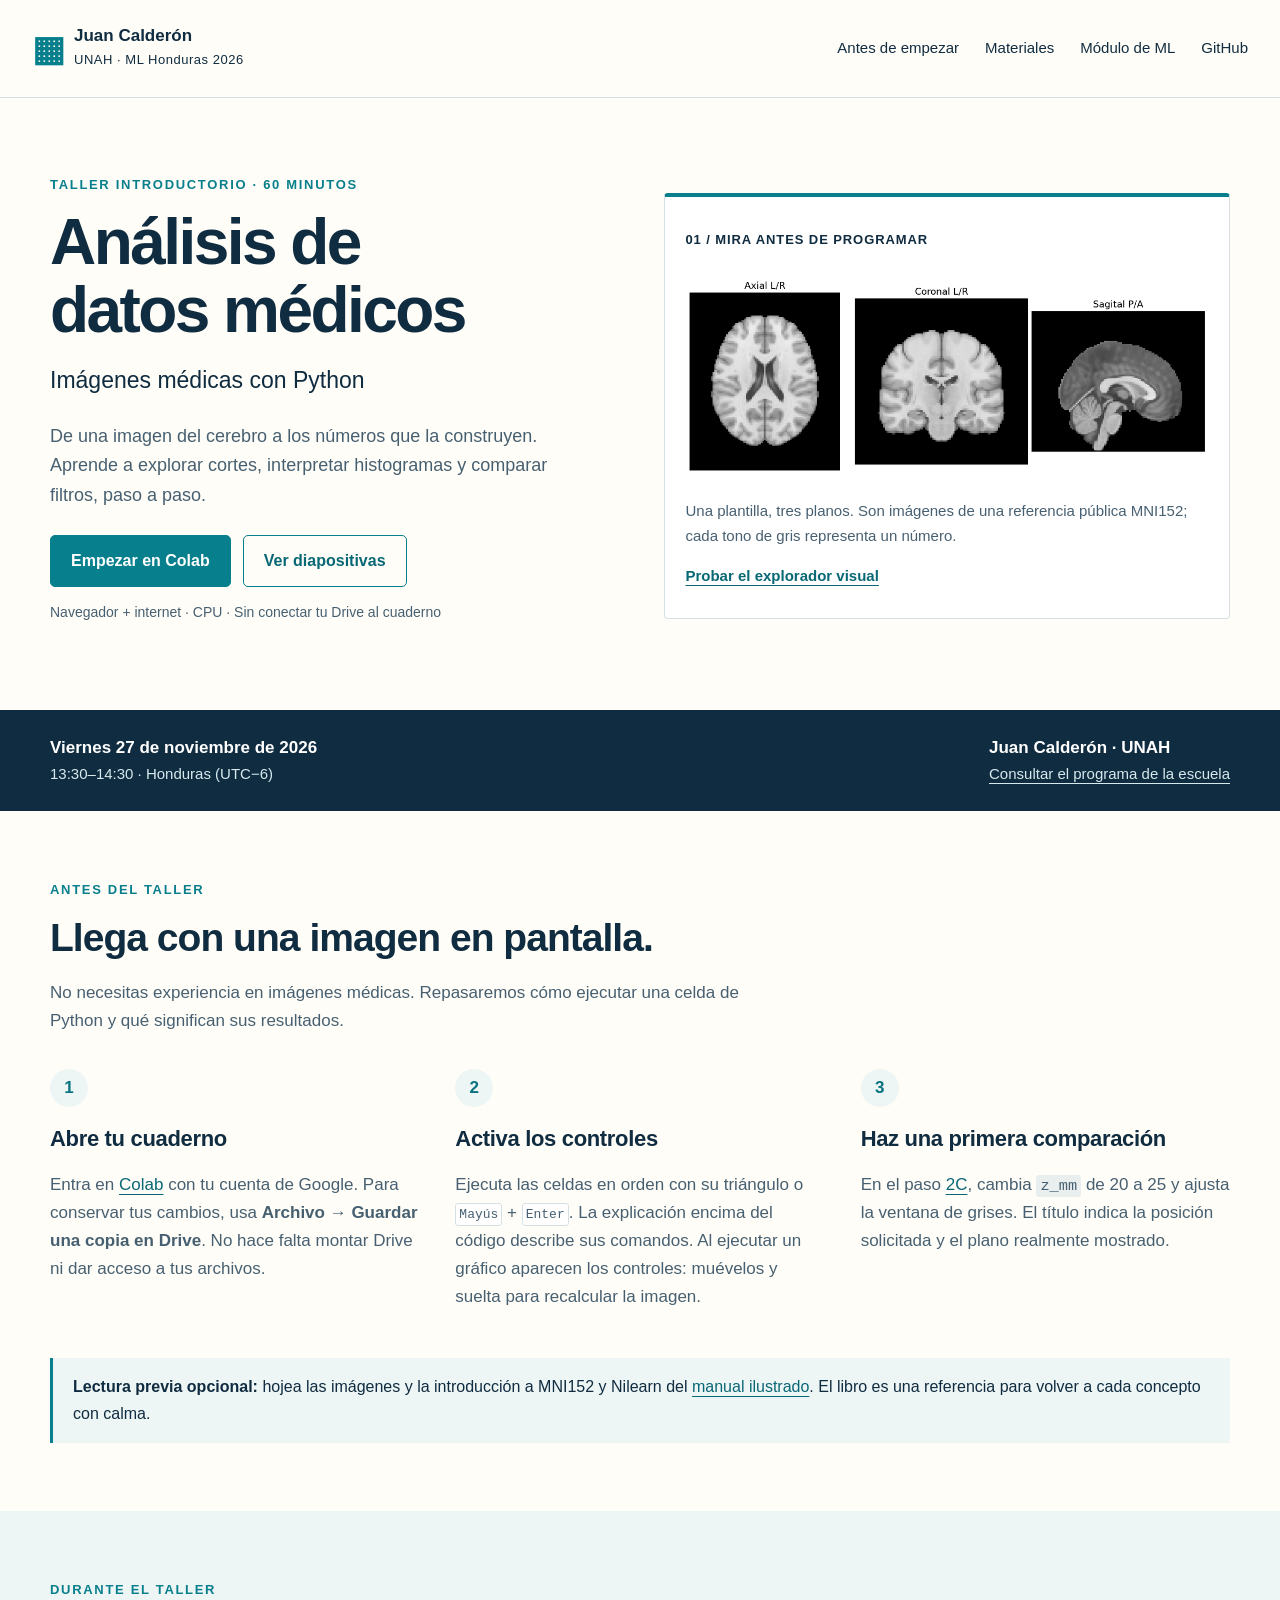
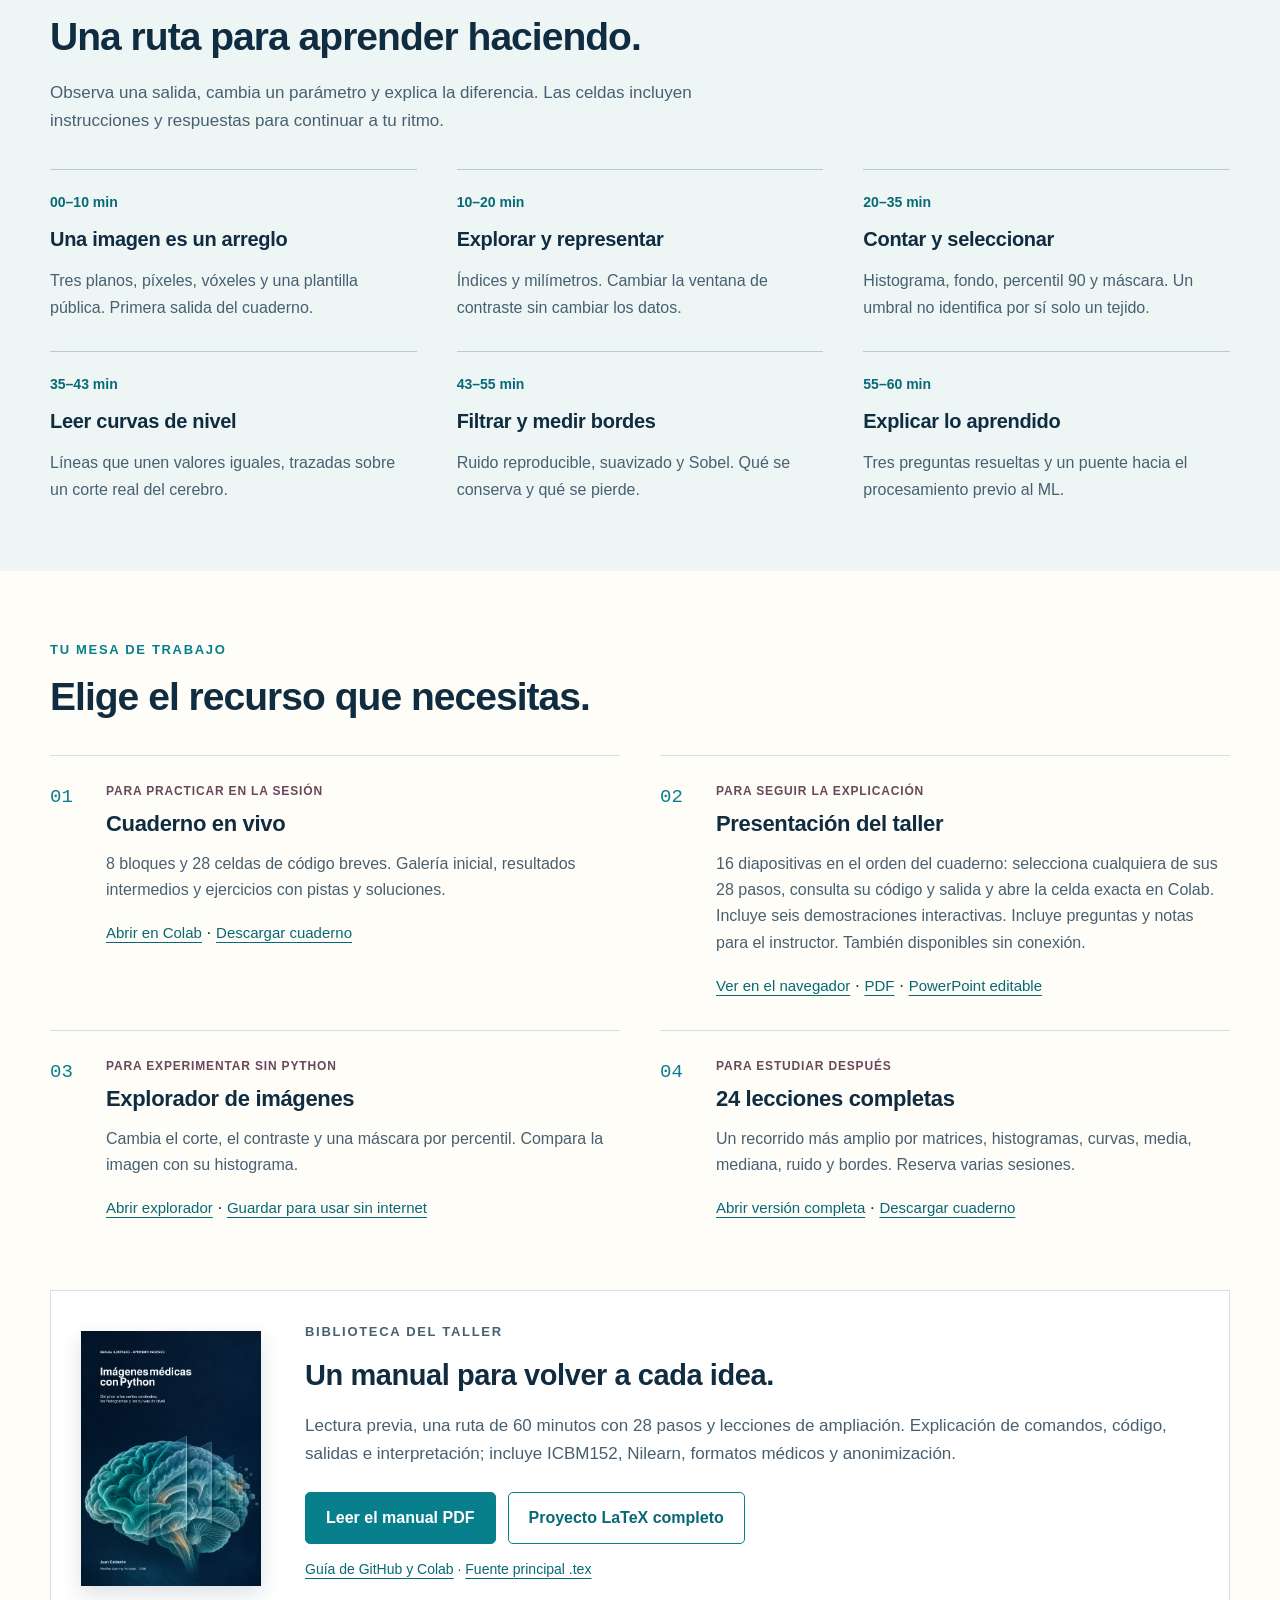
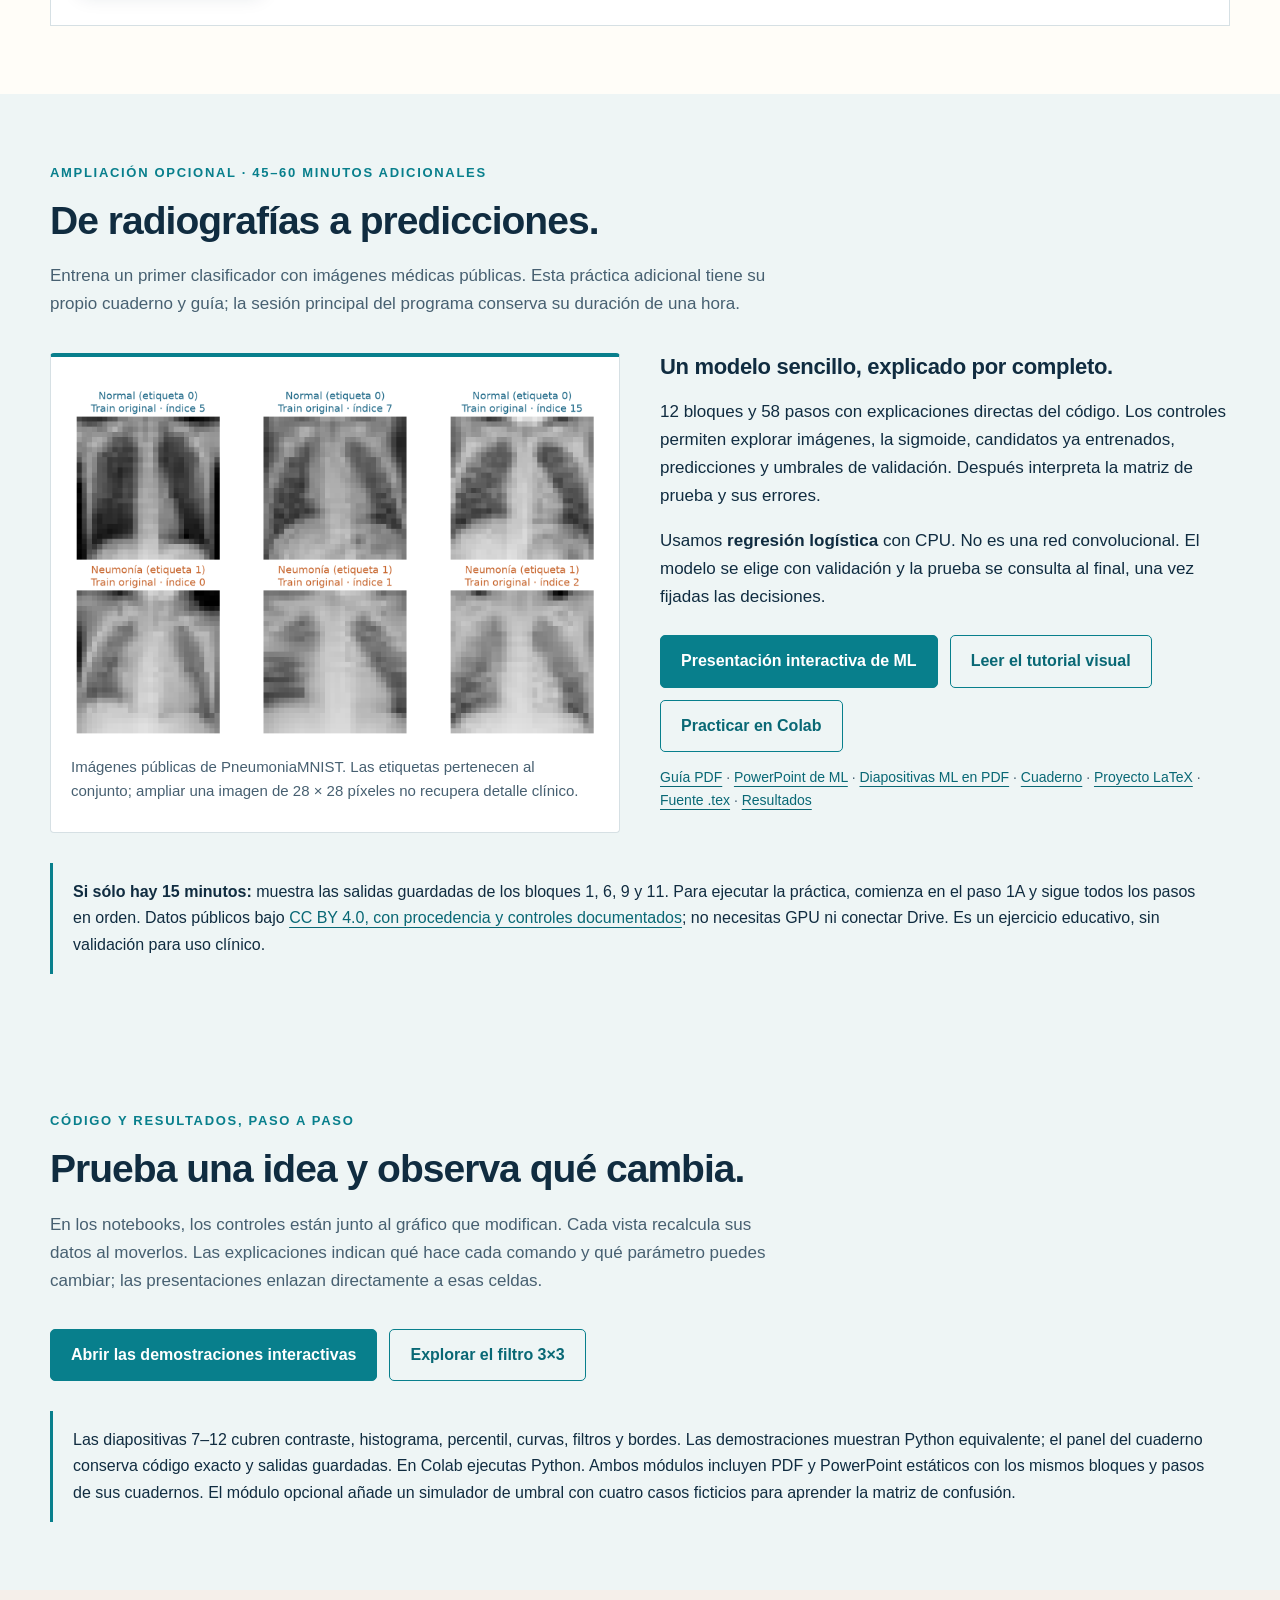
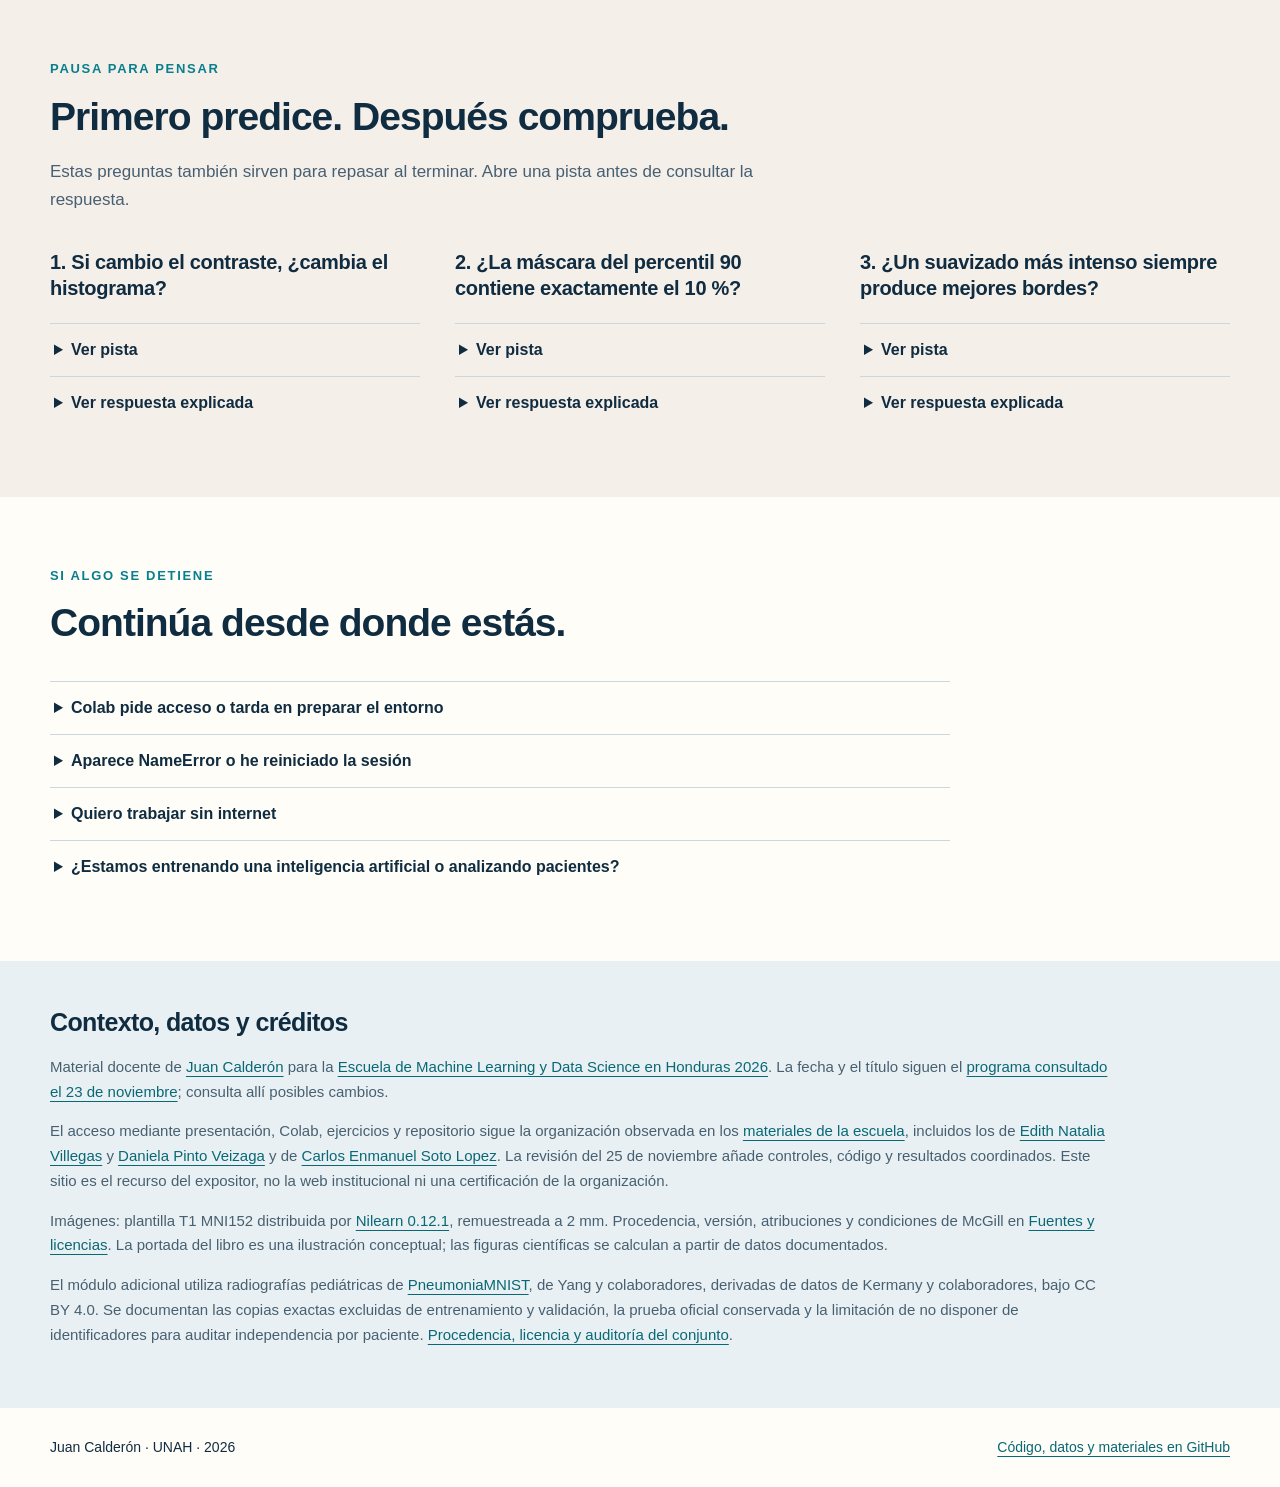
==== index.html @ 0e11c16b "Añadir controles interactivos y explicaciones directas a los cuadernos Incorpora seis visores en cad" ====
<!doctype html>
<html lang="es">
<head>
<meta charset="utf-8"><meta name="viewport" content="width=device-width,initial-scale=1">
<title>Análisis de datos médicos · Juan Calderón · ML Honduras 2026</title>
<meta name="description" content="Taller de Juan Calderón para la Escuela de Machine Learning y Data Science en Honduras. Imágenes médicas con Python: Colab, diapositivas, explorador y manual ilustrado.">
<meta property="og:title" content="Análisis de datos médicos · Imágenes médicas con Python">
<meta property="og:description" content="Una hora para mirar, medir y transformar imágenes. Colab, presentación y manual de Juan Calderón · UNAH.">
<meta property="og:image" content="https://FisikMedik.github.io/taller-imagenes-medicas-python/imagenes/mri_intensity.png">
<meta name="theme-color" content="#102c40"><link rel="stylesheet" href="estilo_web.css">
</head>
<body>
<a class="skip" href="#contenido">Saltar al contenido</a>
<header class="site-header"><a class="brand" href="index.html"><span class="brand-symbol" aria-hidden="true">▦</span> Juan Calderón <small>UNAH · ML Honduras 2026</small></a><nav aria-label="Principal"><a href="#preparacion">Antes de empezar</a><a href="#materiales">Materiales</a><a href="#modulo-ml">Módulo de ML</a><a href="https://github.com/FisikMedik/taller-imagenes-medicas-python">GitHub</a></nav></header>
<main id="contenido">
<section class="hero wrap" aria-labelledby="titulo">
<div><p class="eyebrow">Taller introductorio · 60 minutos</p><h1 id="titulo">Análisis de<br>datos médicos</h1><p class="subtitle">Imágenes médicas con Python</p><p class="hero-copy">De una imagen del cerebro a los números que la construyen. Aprende a explorar cortes, interpretar histogramas y comparar filtros, paso a paso.</p><div class="actions"><a class="button primary" href="https://colab.research.google.com/github/FisikMedik/taller-imagenes-medicas-python/blob/main/Taller_en_vivo_60min.ipynb">Empezar en Colab</a><a class="button secondary" href="presentacion.html">Ver diapositivas</a></div><p class="small">Navegador + internet · CPU · Sin conectar tu Drive al cuaderno</p></div>
<figure class="hero-figure"><span class="figure-label">01 / Mira antes de programar</span><img src="imagenes/mri_intensity.png" alt="Tres vistas de una misma plantilla cerebral: axial, coronal y sagital." width="1958" height="740"><figcaption>Una plantilla, tres planos. Son imágenes de una referencia pública MNI152; cada tono de gris representa un número.</figcaption><a class="text-link" href="explorador.html">Probar el explorador visual</a></figure>
</section>
<aside class="event-strip"><div class="wrap"><div><strong>Viernes 27 de noviembre de 2026</strong><span>13:30–14:30 · Honduras (UTC−6)</span></div><div><strong>Juan Calderón · UNAH</strong><a href="https://machine-learning-honduras.org/programa/">Consultar el programa de la escuela</a></div></div></aside>
<section class="wrap section" id="preparacion"><div class="section-heading"><p class="eyebrow">Antes del taller</p><h2>Llega con una imagen en pantalla.</h2><p>No necesitas experiencia en imágenes médicas. Repasaremos cómo ejecutar una celda de Python y qué significan sus resultados.</p></div><ol class="prep"><li><span class="step">1</span><h3>Abre tu cuaderno</h3><p>Entra en <a href="https://colab.research.google.com/github/FisikMedik/taller-imagenes-medicas-python/blob/main/Taller_en_vivo_60min.ipynb">Colab</a> con tu cuenta de Google. Para conservar tus cambios, usa <strong>Archivo → Guardar una copia en Drive</strong>. No hace falta montar Drive ni dar acceso a tus archivos.</p></li><li><span class="step">2</span><h3>Activa los controles</h3><p>Ejecuta las celdas en orden con su triángulo o <kbd>Mayús</kbd> + <kbd>Enter</kbd>. La explicación encima del código describe sus comandos. Al ejecutar un gráfico aparecen los controles: muévelos y suelta para recalcular la imagen.</p></li><li><span class="step">3</span><h3>Haz una primera comparación</h3><p>En el paso <a href="https://colab.research.google.com/github/FisikMedik/taller-imagenes-medicas-python/blob/main/Taller_en_vivo_60min.ipynb#scrollTo=codigo-2c">2C</a>, cambia <code>z_mm</code> de 20 a 25 y ajusta la ventana de grises. El título indica la posición solicitada y el plano realmente mostrado.</p></li></ol><p class="note"><strong>Lectura previa opcional:</strong> hojea las imágenes y la introducción a MNI152 y Nilearn del <a href="Guia_visual_imagenes_medicas.pdf">manual ilustrado</a>. El libro es una referencia para volver a cada concepto con calma.</p></section>
<section class="learning section"><div class="wrap"><div class="section-heading"><p class="eyebrow">Durante el taller</p><h2>Una ruta para aprender haciendo.</h2><p>Observa una salida, cambia un parámetro y explica la diferencia. Las celdas incluyen instrucciones y respuestas para continuar a tu ritmo.</p></div><div class="route"><article><span>00–10 min</span><h3>Una imagen es un arreglo</h3><p>Tres planos, píxeles, vóxeles y una plantilla pública. Primera salida del cuaderno.</p></article><article><span>10–20 min</span><h3>Explorar y representar</h3><p>Índices y milímetros. Cambiar la ventana de contraste sin cambiar los datos.</p></article><article><span>20–35 min</span><h3>Contar y seleccionar</h3><p>Histograma, fondo, percentil 90 y máscara. Un umbral no identifica por sí solo un tejido.</p></article><article><span>35–43 min</span><h3>Leer curvas de nivel</h3><p>Líneas que unen valores iguales, trazadas sobre un corte real del cerebro.</p></article><article><span>43–55 min</span><h3>Filtrar y medir bordes</h3><p>Ruido reproducible, suavizado y Sobel. Qué se conserva y qué se pierde.</p></article><article><span>55–60 min</span><h3>Explicar lo aprendido</h3><p>Tres preguntas resueltas y un puente hacia el procesamiento previo al ML.</p></article></div></div></section>
<section class="wrap section" id="materiales"><div class="section-heading"><p class="eyebrow">Tu mesa de trabajo</p><h2>Elige el recurso que necesitas.</h2></div><div class="resources">
<article class="resource"><span class="resource-number">01</span><div><p class="tag">Para practicar en la sesión</p><h3>Cuaderno en vivo</h3><p>8 bloques y 28 celdas de código breves. Galería inicial, resultados intermedios y ejercicios con pistas y soluciones.</p><a href="https://colab.research.google.com/github/FisikMedik/taller-imagenes-medicas-python/blob/main/Taller_en_vivo_60min.ipynb">Abrir en Colab</a> · <a href="Taller_en_vivo_60min.ipynb" download>Descargar cuaderno</a></div></article>
<article class="resource"><span class="resource-number">02</span><div><p class="tag">Para seguir la explicación</p><h3>Presentación del taller</h3><p>16 diapositivas en el orden del cuaderno: selecciona cualquiera de sus 28 pasos, consulta su código y salida y abre la celda exacta en Colab. Incluye seis demostraciones interactivas. Incluye preguntas y notas para el instructor. También disponibles sin conexión.</p><a href="presentacion.html">Ver en el navegador</a> · <a href="Presentacion_taller.pdf">PDF</a> · <a href="Presentacion_taller.pptx" download>PowerPoint editable</a></div></article>
<article class="resource"><span class="resource-number">03</span><div><p class="tag">Para experimentar sin Python</p><h3>Explorador de imágenes</h3><p>Cambia el corte, el contraste y una máscara por percentil. Compara la imagen con su histograma.</p><a href="explorador.html">Abrir explorador</a> · <a href="explorador.html" download>Guardar para usar sin internet</a></div></article>
<article class="resource"><span class="resource-number">04</span><div><p class="tag">Para estudiar después</p><h3>24 lecciones completas</h3><p>Un recorrido más amplio por matrices, histogramas, curvas, media, mediana, ruido y bordes. Reserva varias sesiones.</p><a href="https://colab.research.google.com/github/FisikMedik/taller-imagenes-medicas-python/blob/main/Taller_imagenes_medicas.ipynb">Abrir versión completa</a> · <a href="Taller_imagenes_medicas.ipynb" download>Descargar cuaderno</a></div></article>
</div><article class="book"><a href="Guia_visual_imagenes_medicas.pdf" aria-label="Leer el manual ilustrado"><img src="Portada_manual.png" width="794" height="1123" alt="Portada del manual Imágenes médicas con Python" loading="lazy"></a><div><p class="eyebrow">Biblioteca del taller</p><h3>Un manual para volver a cada idea.</h3><p>Lectura previa, una ruta de 60 minutos con 28 pasos y lecciones de ampliación. Explicación de comandos, código, salidas e interpretación; incluye ICBM152, Nilearn, formatos médicos y anonimización.</p><div class="actions"><a class="button primary" href="Guia_visual_imagenes_medicas.pdf">Leer el manual PDF</a><a class="button secondary" href="Fuente_LaTeX_manual.zip" download>Proyecto LaTeX completo</a></div><p class="small"><a href="Guia_GitHub_paso_a_paso.pdf">Guía de GitHub y Colab</a> · <a href="Guia_visual_imagenes_medicas.tex" download>Fuente principal .tex</a></p></div></article></section>
<section class="learning section" id="modulo-ml"><div class="wrap"><div class="section-heading"><p class="eyebrow">Ampliación opcional · 45–60 minutos adicionales</p><h2>De radiografías a predicciones.</h2><p>Entrena un primer clasificador con imágenes médicas públicas. Esta práctica adicional tiene su propio cuaderno y guía; la sesión principal del programa conserva su duración de una hora.</p></div><div class="resources"><figure class="hero-figure"><img src="[data-uri]" alt="Seis radiografías pediátricas de entrenamiento de PneumoniaMNIST, con sus etiquetas publicadas, reducidas a 28 por 28 píxeles." style="width:100%;height:auto;margin:0 0 16px"><figcaption>Imágenes públicas de PneumoniaMNIST. Las etiquetas pertenecen al conjunto; ampliar una imagen de 28 × 28 píxeles no recupera detalle clínico.</figcaption></figure><article><h3>Un modelo sencillo, explicado por completo.</h3><p>12 bloques y 58 pasos con explicaciones directas del código. Los controles permiten explorar imágenes, la sigmoide, candidatos ya entrenados, predicciones y umbrales de validación. Después interpreta la matriz de prueba y sus errores.</p><p>Usamos <strong>regresión logística</strong> con CPU. No es una red convolucional. El modelo se elige con validación y la prueba se consulta al final, una vez fijadas las decisiones.</p><div class="actions"><a class="button primary" href="presentacion_ml.html">Presentación interactiva de ML</a><a class="button secondary" href="modulo_ml.html">Leer el tutorial visual</a><a class="button secondary" href="https://colab.research.google.com/github/FisikMedik/taller-imagenes-medicas-python/blob/main/Modulo_ML_radiografias.ipynb">Practicar en Colab</a></div><p class="small"><a href="Guia_modulo_ML.pdf">Guía PDF</a> · <a href="Presentacion_modulo_ML.pptx" download>PowerPoint de ML</a> · <a href="Presentacion_modulo_ML.pdf">Diapositivas ML en PDF</a> · <a href="Modulo_ML_radiografias.ipynb" download>Cuaderno</a> · <a href="Fuente_LaTeX_modulo_ML.zip" download>Proyecto LaTeX</a> · <a href="Guia_modulo_ML.tex" download>Fuente .tex</a> · <a href="resultados_modulo_ml.json">Resultados</a></p></article></div><p class="note"><strong>Si sólo hay 15 minutos:</strong> muestra las salidas guardadas de los bloques 1, 6, 9 y 11. Para ejecutar la práctica, comienza en el paso 1A y sigue todos los pasos en orden. Datos públicos bajo <a href="datos/FUENTES_PneumoniaMNIST.txt">CC BY 4.0, con procedencia y controles documentados</a>; no necesitas GPU ni conectar Drive. Es un ejercicio educativo, sin validación para uso clínico.</p></div></section>
<section class="learning section" id="codigo-y-resultados"><div class="wrap"><div class="section-heading"><p class="eyebrow">Código y resultados, paso a paso</p><h2>Prueba una idea y observa qué cambia.</h2><p>En los notebooks, los controles están junto al gráfico que modifican. Cada vista recalcula sus datos al moverlos. Las explicaciones indican qué hace cada comando y qué parámetro puedes cambiar; las presentaciones enlazan directamente a esas celdas.</p></div><div class="actions"><a class="button primary" href="presentacion.html#7">Abrir las demostraciones interactivas</a><a class="button secondary" href="presentacion.html#11">Explorar el filtro 3×3</a></div><p class="note">Las diapositivas 7–12 cubren contraste, histograma, percentil, curvas, filtros y bordes. Las demostraciones muestran Python equivalente; el panel del cuaderno conserva código exacto y salidas guardadas. En Colab ejecutas Python. Ambos módulos incluyen PDF y PowerPoint estáticos con los mismos bloques y pasos de sus cuadernos. El módulo opcional añade un simulador de umbral con cuatro casos ficticios para aprender la matriz de confusión.</p></div></section><section class="practice section"><div class="wrap"><div class="section-heading"><p class="eyebrow">Pausa para pensar</p><h2>Primero predice. Después comprueba.</h2><p>Estas preguntas también sirven para repasar al terminar. Abre una pista antes de consultar la respuesta.</p></div><div class="questions"><article><h3>1. Si cambio el contraste, ¿cambia el histograma?</h3><details><summary>Ver pista</summary><p>El histograma cuenta los valores de la matriz original. La ventana decide qué gris se usa para dibujar cada valor.</p></details><details><summary>Ver respuesta explicada</summary><p>No, si sólo cambias <code>vmin</code> y <code>vmax</code> al mostrar la imagen. Los números originales siguen iguales y sus frecuencias también. Un filtro sí calcula nuevos valores; entonces el histograma puede cambiar.</p></details></article><article><h3>2. ¿La máscara del percentil 90 contiene exactamente el 10 %?</h3><details><summary>Ver pista</summary><p>Piensa en varios píxeles que comparten el valor del umbral. La comparación incluye todos los que cumplen <code>valor ≥ p90</code>.</p></details><details><summary>Ver respuesta explicada</summary><p>No necesariamente: los empates pueden superar el 10 %. En el corte axial k=46 de esta copia se seleccionan 523 de 4 859 valores sin fondo: aproximadamente 10,76 %. La máscara es una selección numérica, no una clasificación anatómica validada.</p></details></article><article><h3>3. ¿Un suavizado más intenso siempre produce mejores bordes?</h3><details><summary>Ver pista</summary><p>El ruido genera cambios bruscos, pero los detalles pequeños también. El filtro no sabe cuál de ellos deseas conservar.</p></details><details><summary>Ver respuesta explicada</summary><p>No. El suavizado puede reducir bordes causados por ruido, pero también borrar detalles o juntar estructuras. Compara con la misma entrada y escala de visualización. Elegir un parámetro requiere definir qué información interesa conservar.</p></details></article></div></div></section>
<section class="wrap section"><div class="section-heading"><p class="eyebrow">Si algo se detiene</p><h2>Continúa desde donde estás.</h2></div><div class="faq"><details><summary>Colab pide acceso o tarda en preparar el entorno</summary><p>Inicia sesión en Google y espera a que termine la primera celda antes de ejecutar otra. No selecciones GPU. Si hoy no puedes ejecutar, las figuras ya están guardadas en el cuaderno y puedes usar el explorador para comparar imágenes.</p></details><details><summary>Aparece NameError o he reiniciado la sesión</summary><p>Una celda utiliza variables creadas antes. Ejecuta de nuevo desde la primera y sigue en orden. Cambiar un parámetro no actualiza automáticamente las salidas de celdas posteriores: también debes volver a ejecutarlas.</p></details><details><summary>Quiero trabajar sin internet</summary><p>Descarga previamente la presentación PDF y el explorador HTML. El explorador incluye sus datos y funciona al abrir ese archivo en tu navegador. Para ejecutar Python localmente, descarga el repositorio completo e instala sus bibliotecas siguiendo el <a href="https://github.com/FisikMedik/taller-imagenes-medicas-python#trabajar-en-tu-computadora-con-windows">README</a>; esa preparación inicial necesita internet.</p></details><details><summary>¿Estamos entrenando una inteligencia artificial o analizando pacientes?</summary><p>En la sesión principal de una hora aprendemos a representar y procesar imágenes con una plantilla cerebral pública. En el <a href="modulo_ml.html">módulo opcional adicional</a> sí entrenamos un clasificador con radiografías públicas etiquetadas y evaluamos sus errores. Ninguna de las dos prácticas constituye una herramienta diagnóstica validada. En estudios reales, convertir DICOM a NIfTI no anonimiza por sí solo los datos.</p></details></div></section>
<section class="sources"><div class="wrap"><h2>Contexto, datos y créditos</h2><p>Material docente de <a href="https://github.com/FisikMedik">Juan Calderón</a> para la <a href="https://machine-learning-honduras.org/">Escuela de Machine Learning y Data Science en Honduras 2026</a>. La fecha y el título siguen el <a href="https://machine-learning-honduras.org/programa/">programa consultado el 23 de noviembre</a>; consulta allí posibles cambios.</p><p>El acceso mediante presentación, Colab, ejercicios y repositorio sigue la organización observada en los <a href="https://machine-learning-honduras.org/materiales/">materiales de la escuela</a>, incluidos los de <a href="https://edithvillegas.github.io/introduccion-ml-redes-neuronales/">Edith Natalia Villegas</a> y <a href="https://dapivei.github.io/escuela-machine-learning-honduras-2026/">Daniela Pinto Veizaga</a> y de <a href="https://carlossoto362.github.io/pwf_honduras_slides/main.html">Carlos Enmanuel Soto Lopez</a>. La revisión del 25 de noviembre añade controles, código y resultados coordinados. Este sitio es el recurso del expositor, no la web institucional ni una certificación de la organización.</p><p>Imágenes: plantilla T1 MNI152 distribuida por <a href="https://nilearn.github.io/0.12.1/modules/generated/nilearn.datasets.load_mni152_template.html">Nilearn 0.12.1</a>, remuestreada a 2 mm. Procedencia, versión, atribuciones y condiciones de McGill en <a href="FUENTES_Y_LICENCIAS.txt">Fuentes y licencias</a>. La portada del libro es una ilustración conceptual; las figuras científicas se calculan a partir de datos documentados.</p><p>El módulo adicional utiliza radiografías pediátricas de <a href="https://medmnist.com/">PneumoniaMNIST</a>, de Yang y colaboradores, derivadas de datos de Kermany y colaboradores, bajo CC BY 4.0. Se documentan las copias exactas excluidas de entrenamiento y validación, la prueba oficial conservada y la limitación de no disponer de identificadores para auditar independencia por paciente. <a href="datos/FUENTES_PneumoniaMNIST.txt">Procedencia, licencia y auditoría del conjunto</a>.</p></div></section>
</main><footer class="wrap"><span>Juan Calderón · UNAH · 2026</span><a href="https://github.com/FisikMedik/taller-imagenes-medicas-python">Código, datos y materiales en GitHub</a></footer>
</body></html>
---- estilo_web.css ----
:root{--ink:#102c40;--teal:#087f8c;--paper:#fffdf8;--muted:#476071;--line:#d6e0e4;--soft:#eef5f5;--accent:#b23d74}*{box-sizing:border-box}html{scroll-behavior:smooth;scroll-padding-top:24px}body{margin:0;background:var(--paper);color:var(--ink);font-family:Arial,Helvetica,sans-serif;font-size:17px;line-height:1.65}a{color:#096875;text-underline-offset:4px}a:hover{text-decoration-thickness:2px}a:focus-visible,summary:focus-visible,button:focus-visible{outline:3px solid #be417a;outline-offset:5px}.wrap{width:min(1180px,calc(100% - 64px));margin-inline:auto}.site-header{max-width:1310px;margin:auto;padding:24px 32px;display:flex;justify-content:space-between;align-items:center;gap:24px;border-bottom:1px solid var(--line)}.brand{font-weight:bold;color:var(--ink);text-decoration:none;display:grid;grid-template-columns:32px auto;column-gap:10px;line-height:1.4}.brand small{font-size:13px;letter-spacing:.04em;font-weight:normal;grid-column:2}.brand-symbol{grid-row:1/3;align-self:center;font-size:35px;color:var(--teal)}nav{display:flex;gap:26px;font-size:15px}nav a{color:var(--ink);text-decoration:none}.skip{position:absolute;left:20px;top:-100px;background:white;padding:10px;z-index:9}.skip:focus{top:12px}.hero{display:grid;grid-template-columns:1fr 1.02fr;gap:60px;align-items:center;padding-block:76px 72px}.eyebrow{font-size:13px;letter-spacing:.13em;text-transform:uppercase;font-weight:bold;color:var(--teal);margin:0 0 14px}h1{font-size:clamp(42px,5vw,64px);line-height:1.05;letter-spacing:-.04em;margin:0 0 18px;font-weight:750}.subtitle{font-size:23px;margin:0 0 22px}.hero-copy{color:var(--muted);font-size:18px;max-width:530px}.actions{display:flex;gap:12px;flex-wrap:wrap;margin-top:24px}.button{display:inline-flex;justify-content:center;align-items:center;padding:12px 20px;min-height:48px;border:1px solid var(--teal);border-radius:5px;text-decoration:none;font-size:16px;font-weight:bold}.primary{background:var(--teal);color:white}.secondary{background:transparent;color:#096875}.button:hover{background:#dcedee;color:var(--ink)}.small{font-size:14px;color:var(--muted)}.hero-figure{margin:0;border:1px solid var(--line);border-top:4px solid var(--teal);border-radius:4px;background:white;padding:28px 20px}.figure-label{font-size:13px;font-weight:bold;letter-spacing:.07em;text-transform:uppercase}.hero-figure img{width:100%;height:auto;display:block;margin:24px 0}.hero-figure figcaption{font-size:15px;color:var(--muted)}.text-link{display:inline-block;font-size:15px;font-weight:bold;margin-top:16px}.event-strip{background:var(--ink);color:white;padding:24px 0}.event-strip .wrap{display:flex;justify-content:space-between;gap:30px}.event-strip strong,.event-strip span,.event-strip a{display:block}.event-strip span,.event-strip a{font-size:15px;color:#d6e9ed}.section{padding-block:68px}.section-heading{max-width:740px;margin-bottom:34px}h2{font-size:clamp(29px,3.1vw,39px);letter-spacing:-.025em;line-height:1.2;margin:0 0 18px}.section-heading>p:last-child{color:var(--muted)}h3{line-height:1.3;font-size:22px;letter-spacing:-.015em;margin:0 0 12px}.prep{list-style:none;padding:0;margin:0;display:grid;grid-template-columns:repeat(3,1fr);gap:36px}.prep p{color:var(--muted)}.step{display:inline-flex;background:var(--soft);color:#08737e;width:38px;height:38px;align-items:center;justify-content:center;border-radius:50%;font-weight:bold;margin-bottom:18px}kbd{font-size:13px;border:1px solid var(--line);padding:3px;border-radius:3px;background:white}.note{border-left:3px solid var(--teal);padding:16px 20px;background:var(--soft);font-size:16px;margin:30px 0 0}.learning{background:var(--soft)}.route{display:grid;grid-template-columns:repeat(3,1fr);gap:30px 40px}.route article{border-top:1px solid #b8ccce;padding-top:18px}.route span{font-size:14px;font-weight:bold;color:#086977}.route h3{font-size:20px;margin-top:10px}.route p{font-size:16px;margin-bottom:0;color:var(--muted)}.resources{display:grid;grid-template-columns:1fr 1fr;gap:0 40px}.resource{display:grid;grid-template-columns:38px 1fr;gap:18px;border-top:1px solid var(--line);padding:26px 0 30px}.resource-number{font-family:monospace;color:var(--teal);font-size:19px}.resource p{font-size:16px;margin:10px 0 16px;color:var(--muted)}.resource .tag{font-size:12px;text-transform:uppercase;letter-spacing:.07em;color:#68485d;font-weight:bold;margin:0 0 8px}.resource a{font-size:15px}.book{margin-top:38px;border:1px solid var(--line);background:white;display:grid;grid-template-columns:180px 1fr;gap:44px;padding:30px;align-items:center}.book img{width:100%;height:auto;display:block;box-shadow:0 8px 20px #102c4024}.book h3{font-size:29px}.book p{color:var(--muted)}.practice{background:#f5efea}.questions{display:grid;grid-template-columns:repeat(3,1fr);gap:35px}.questions h3{font-size:20px;margin-bottom:22px}details{border-top:1px solid #cbd7dc}summary{cursor:pointer;padding:14px 4px;font-size:16px;font-weight:bold;line-height:1.5}details p{font-size:16px;margin:0 0 18px;padding:0 4px;color:var(--muted)}code{font-size:.9em;background:#e9eeee;border-radius:3px;padding:2px 4px}.faq{max-width:900px}.sources{background:#e9f0f3;padding:46px 0}.sources h2{font-size:25px}.sources p{font-size:15px;max-width:1060px;color:var(--muted)}footer{padding-block:28px;display:flex;justify-content:space-between;gap:20px;font-size:14px}@media(max-width:900px){.hero{gap:30px;grid-template-columns:1fr;padding-block:48px}.hero-figure{max-width:660px}.prep,.route,.questions{grid-template-columns:1fr 1fr}.questions article:last-child{grid-column:1/-1}.site-header{align-items:flex-start}.event-strip .wrap{gap:20px}.resources{gap:0 22px}.book{gap:28px}}@media(max-width:600px){.wrap{width:calc(100% - 36px)}.site-header{padding:18px;display:block}.site-header nav{margin-top:20px;gap:20px;font-size:14px;flex-wrap:wrap}.hero{padding-block:38px;gap:24px}.hero h1{font-size:45px}.subtitle{font-size:21px}.hero-copy{font-size:17px}.hero-figure{padding:20px 12px}.actions{gap:10px}.button{padding:11px 15px}.event-strip .wrap{display:block}.event-strip .wrap>div+div{margin-top:18px}.section{padding-block:44px}.prep,.route,.resources,.questions{grid-template-columns:1fr;gap:24px}.prep li+li{border-top:1px solid var(--line);padding-top:22px}.prep p{margin-bottom:0}.resources{gap:0}.book{grid-template-columns:1fr;padding:22px;gap:26px}.book>a{max-width:150px}.book h3{font-size:26px}.questions article:last-child{grid-column:auto}.questions article{padding-bottom:15px}.section-heading{margin-bottom:28px}footer{display:block}footer a{display:block;margin-top:10px}}@media(prefers-reduced-motion:reduce){html{scroll-behavior:auto}}@media print{.site-header nav,.actions,.skip{display:none}.hero{padding-block:20px}.section{padding-block:22px}.event-strip{background:white;color:black}.event-strip span,.event-strip a{color:black}.book{break-inside:avoid}a{color:inherit}.hero-figure,.route article,.resource{break-inside:avoid}}
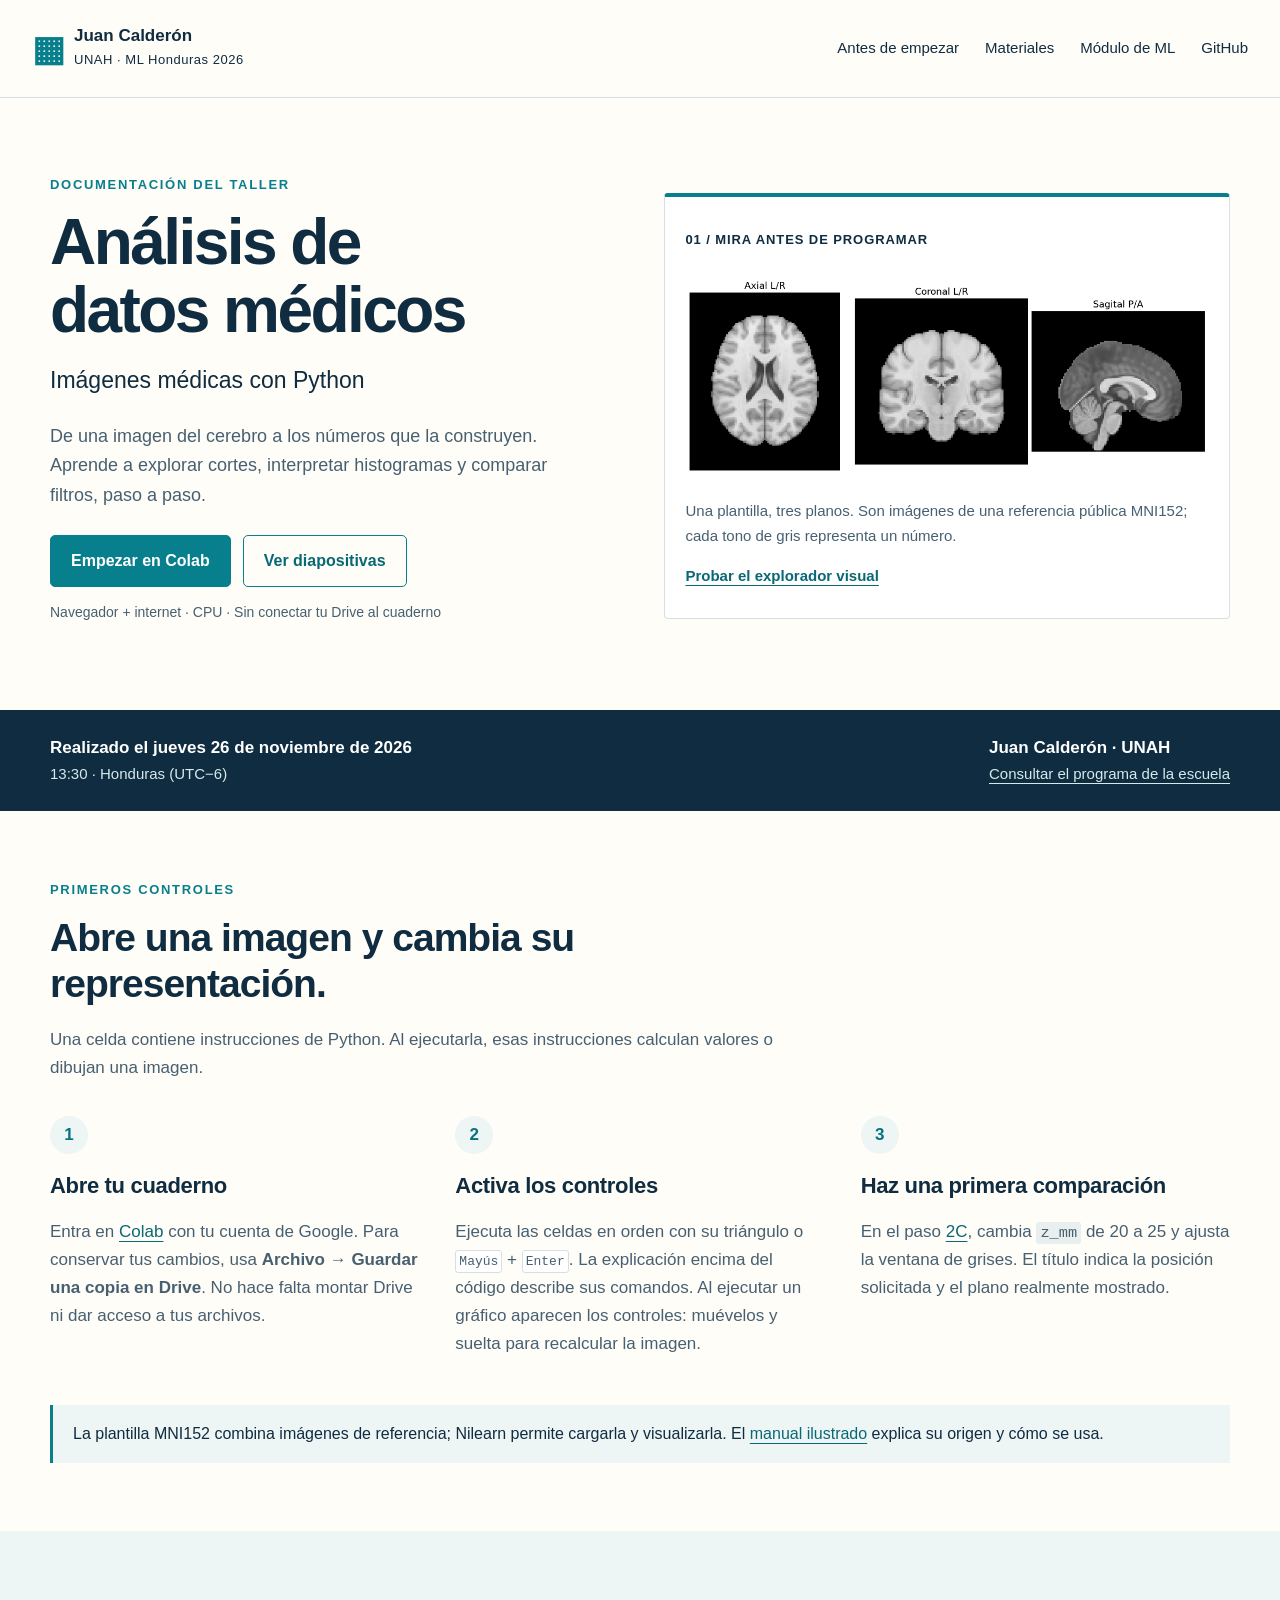
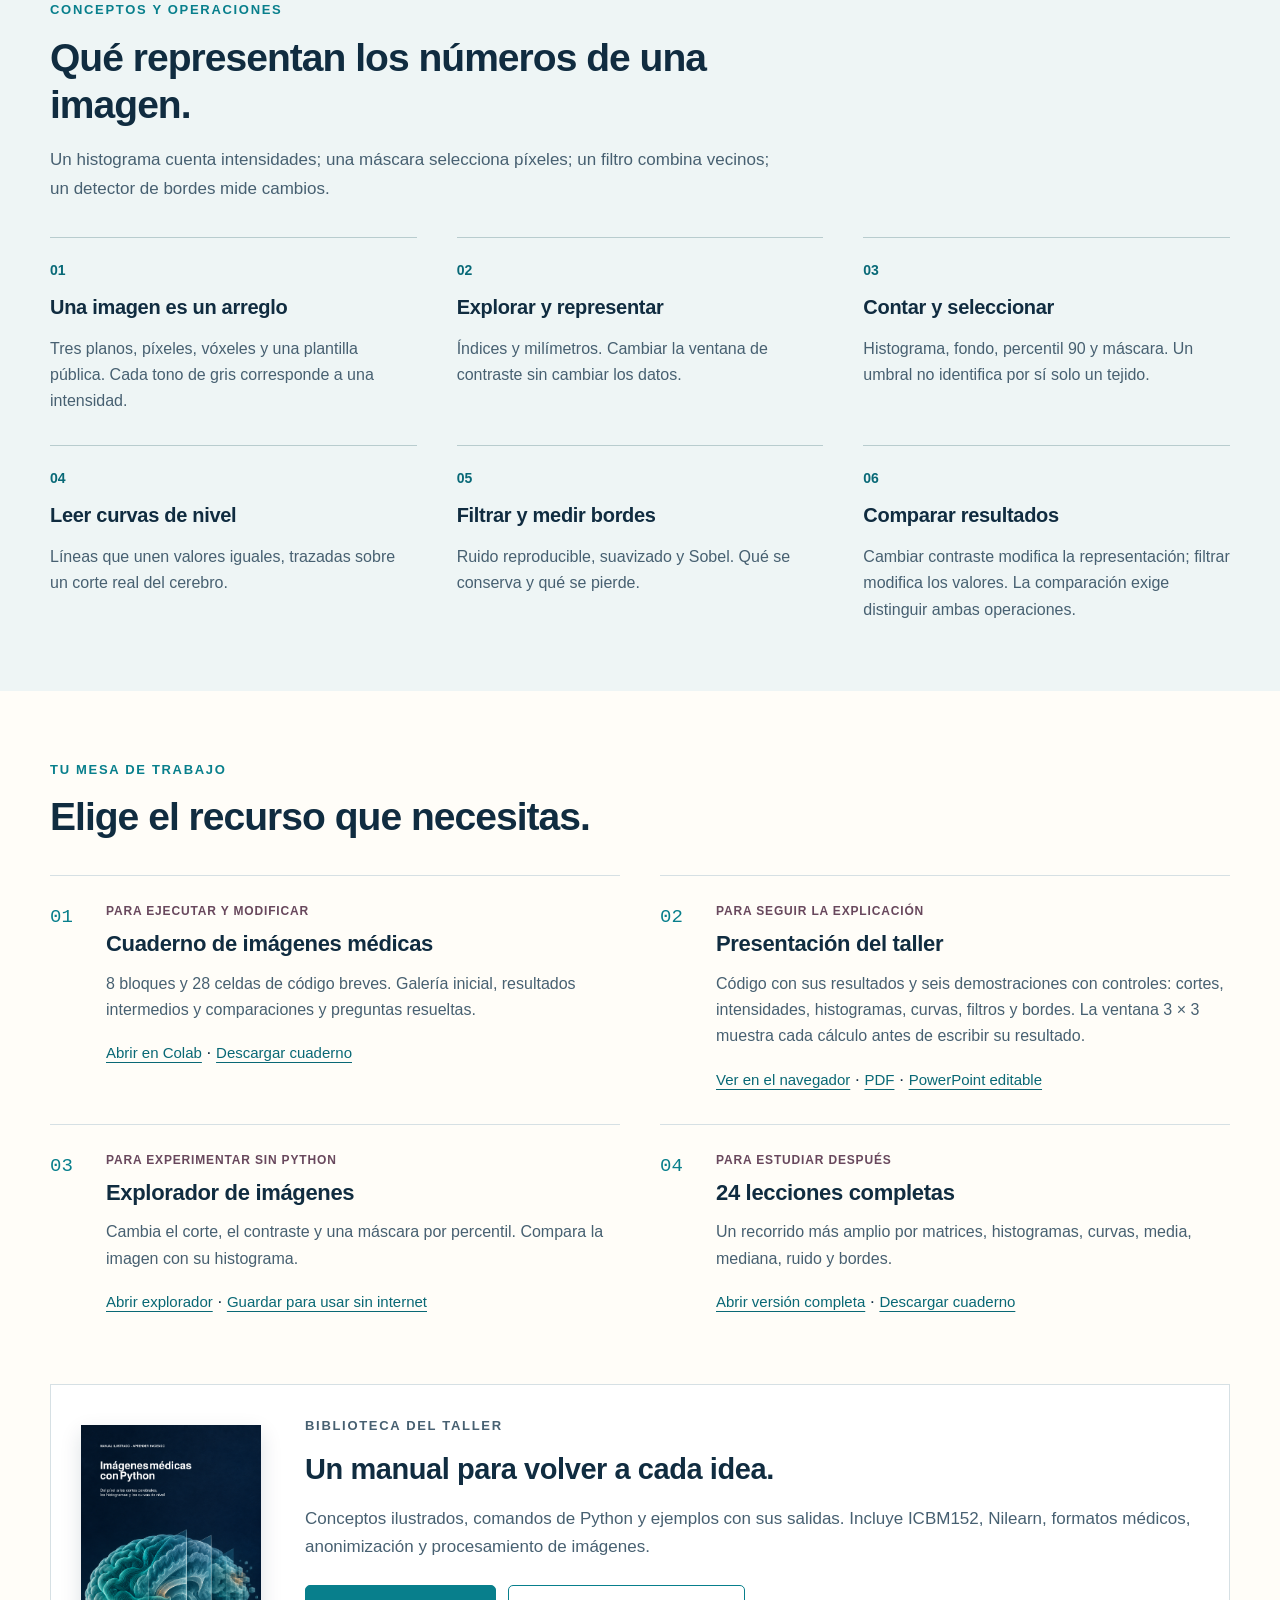
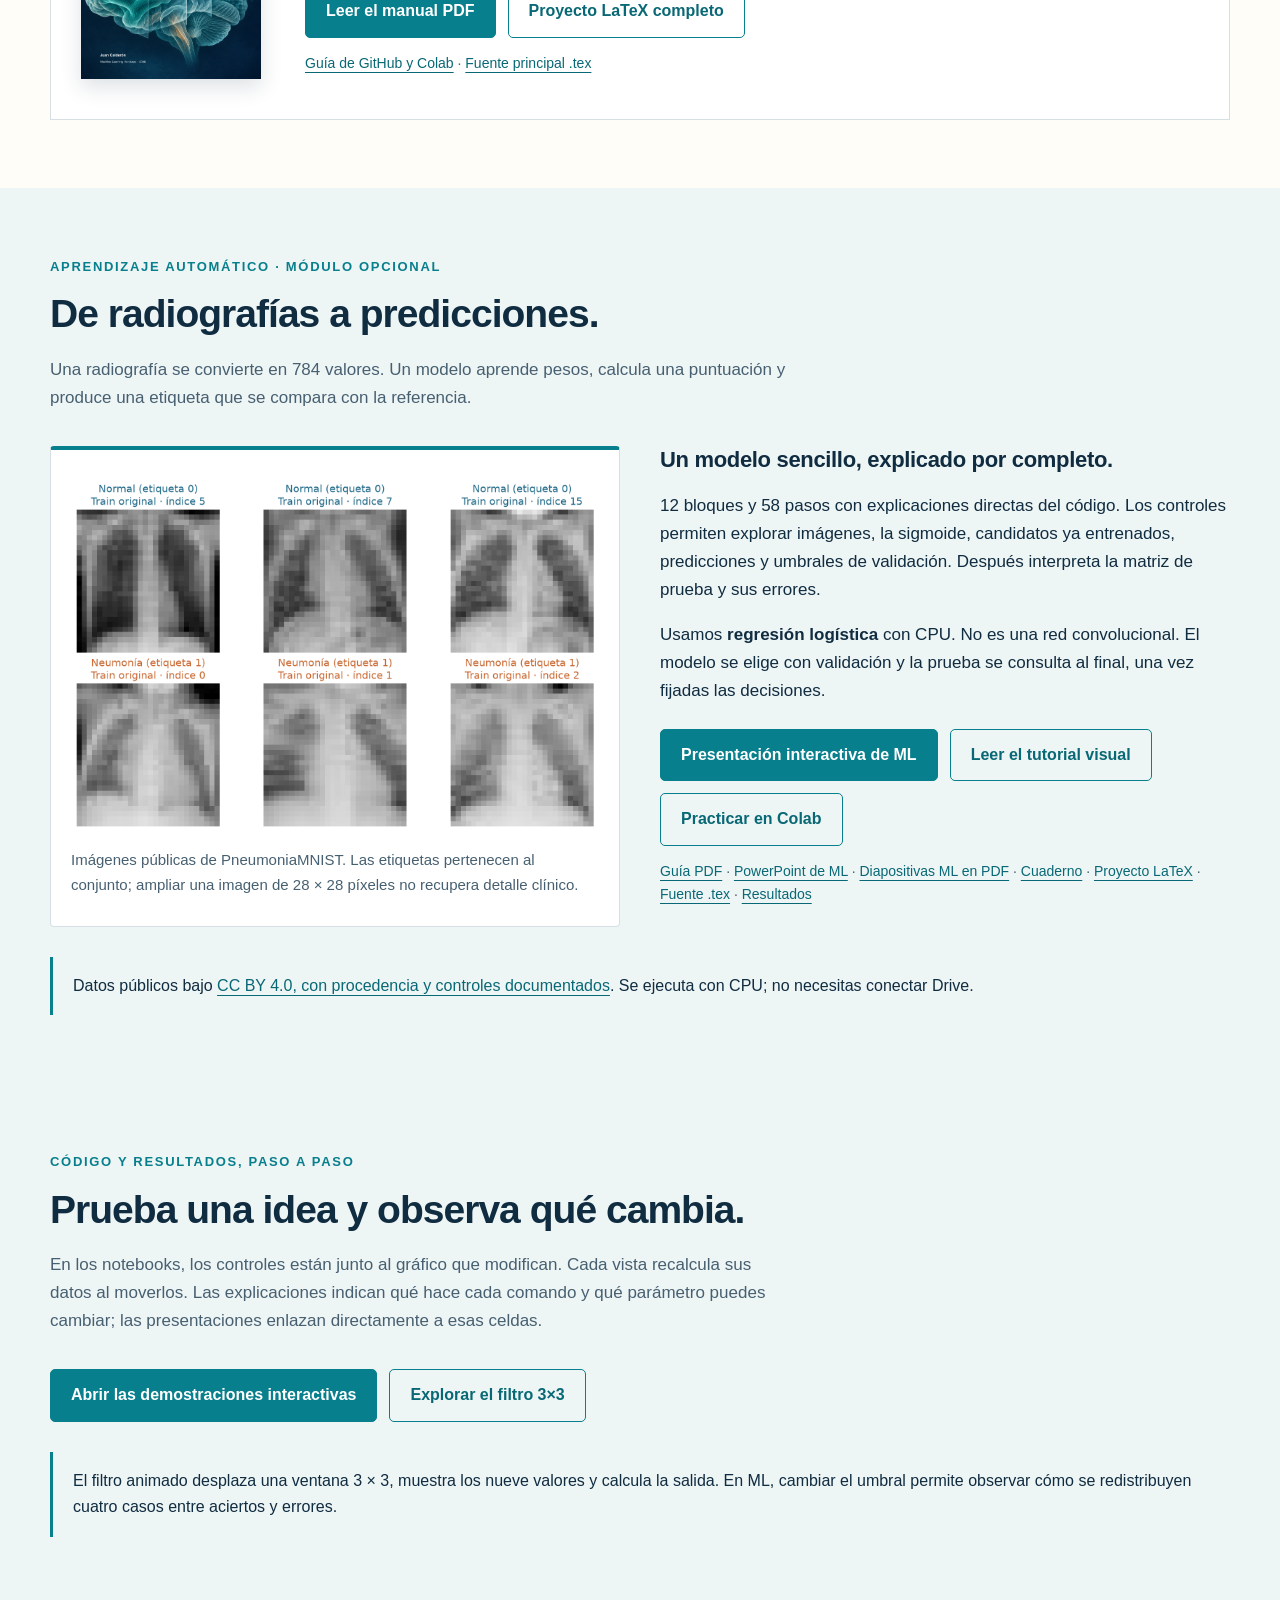
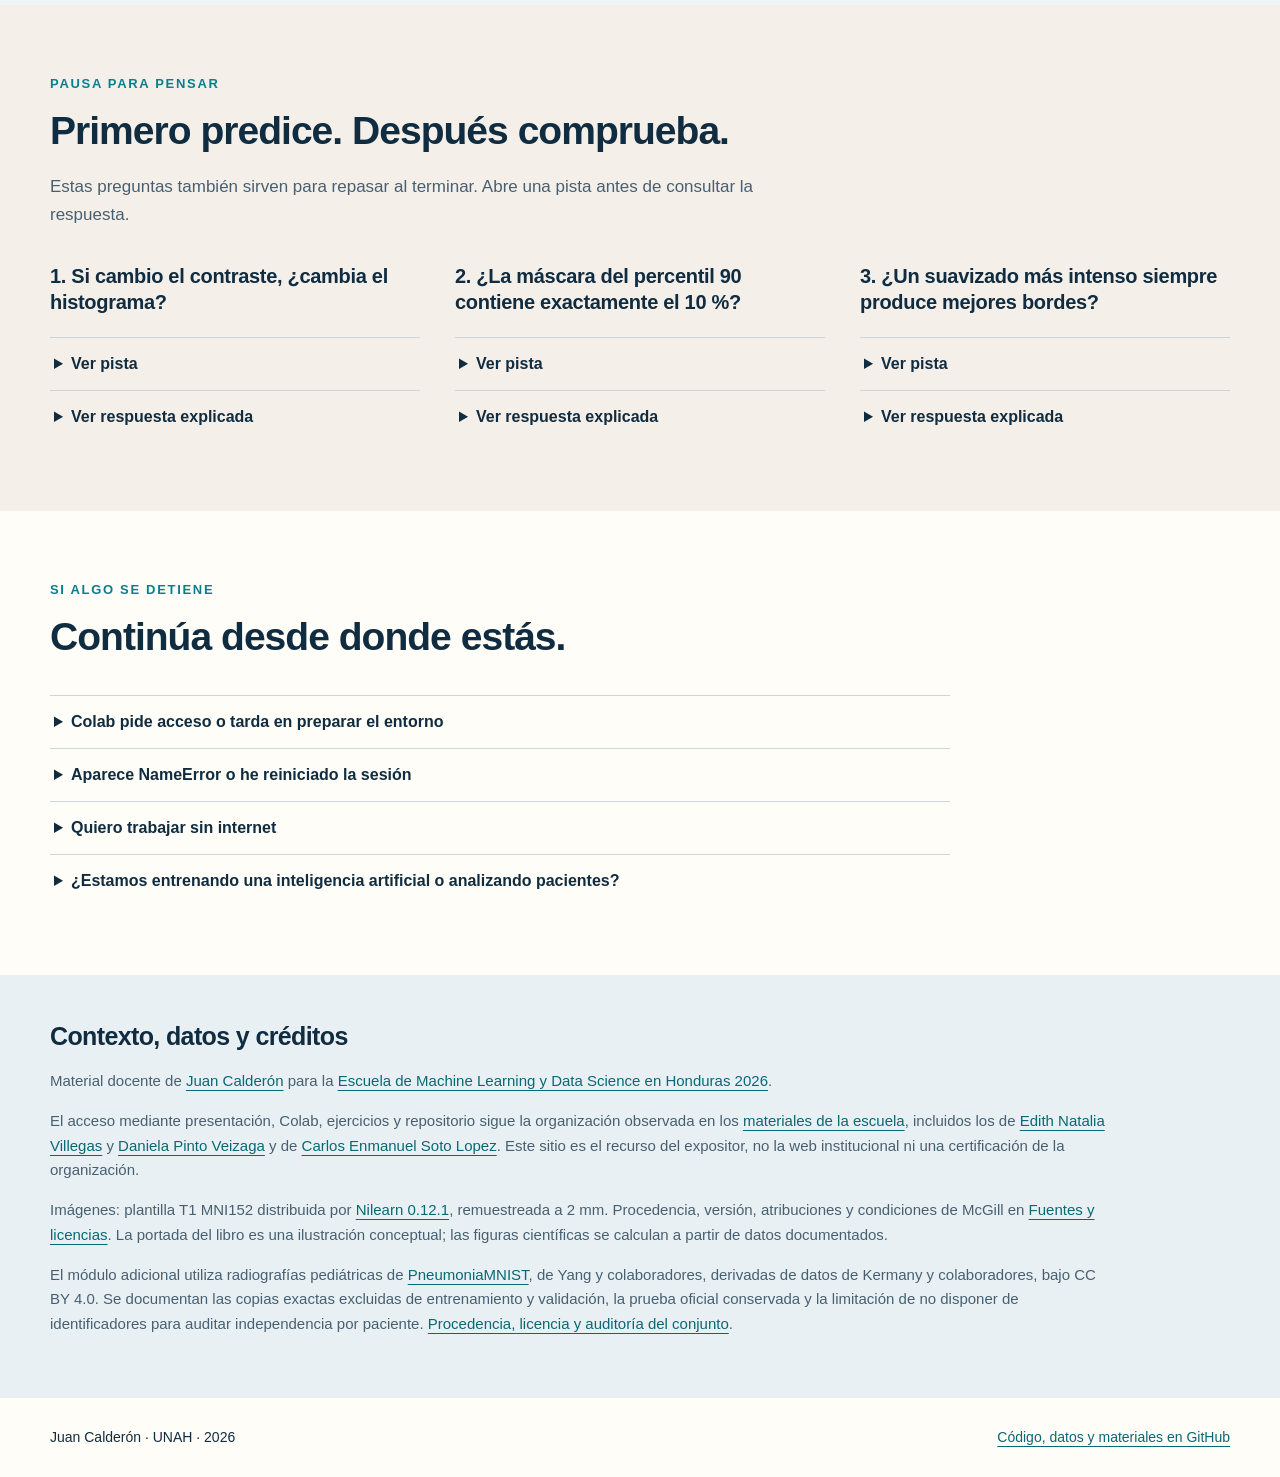
==== commit 809fc7c9: "Explica ML paso a paso y anima el filtro 3×3 Reescribe las explicaciones junto al código, conecta pí" ====
--- a/index.html
+++ b/index.html
@@ -5,7 +5,7 @@
 <title>Análisis de datos médicos · Juan Calderón · ML Honduras 2026</title>
 <meta name="description" content="Taller de Juan Calderón para la Escuela de Machine Learning y Data Science en Honduras. Imágenes médicas con Python: Colab, diapositivas, explorador y manual ilustrado.">
 <meta property="og:title" content="Análisis de datos médicos · Imágenes médicas con Python">
-<meta property="og:description" content="Una hora para mirar, medir y transformar imágenes. Colab, presentación y manual de Juan Calderón · UNAH.">
+<meta property="og:description" content="Explora, mide y transforma imágenes con código explicado. Colab, presentación y manual de Juan Calderón · UNAH.">
 <meta property="og:image" content="https://FisikMedik.github.io/taller-imagenes-medicas-python/imagenes/mri_intensity.png">
 <meta name="theme-color" content="#102c40"><link rel="stylesheet" href="estilo_web.css">
 </head>
@@ -14,21 +14,21 @@
 <header class="site-header"><a class="brand" href="index.html"><span class="brand-symbol" aria-hidden="true">▦</span> Juan Calderón <small>UNAH · ML Honduras 2026</small></a><nav aria-label="Principal"><a href="#preparacion">Antes de empezar</a><a href="#materiales">Materiales</a><a href="#modulo-ml">Módulo de ML</a><a href="https://github.com/FisikMedik/taller-imagenes-medicas-python">GitHub</a></nav></header>
 <main id="contenido">
 <section class="hero wrap" aria-labelledby="titulo">
-<div><p class="eyebrow">Taller introductorio · 60 minutos</p><h1 id="titulo">Análisis de<br>datos médicos</h1><p class="subtitle">Imágenes médicas con Python</p><p class="hero-copy">De una imagen del cerebro a los números que la construyen. Aprende a explorar cortes, interpretar histogramas y comparar filtros, paso a paso.</p><div class="actions"><a class="button primary" href="https://colab.research.google.com/github/FisikMedik/taller-imagenes-medicas-python/blob/main/Taller_en_vivo_60min.ipynb">Empezar en Colab</a><a class="button secondary" href="presentacion.html">Ver diapositivas</a></div><p class="small">Navegador + internet · CPU · Sin conectar tu Drive al cuaderno</p></div>
+<div><p class="eyebrow">Documentación del taller</p><h1 id="titulo">Análisis de<br>datos médicos</h1><p class="subtitle">Imágenes médicas con Python</p><p class="hero-copy">De una imagen del cerebro a los números que la construyen. Aprende a explorar cortes, interpretar histogramas y comparar filtros, paso a paso.</p><div class="actions"><a class="button primary" href="https://colab.research.google.com/github/FisikMedik/taller-imagenes-medicas-python/blob/main/Taller_en_vivo_60min.ipynb">Empezar en Colab</a><a class="button secondary" href="presentacion.html">Ver diapositivas</a></div><p class="small">Navegador + internet · CPU · Sin conectar tu Drive al cuaderno</p></div>
 <figure class="hero-figure"><span class="figure-label">01 / Mira antes de programar</span><img src="imagenes/mri_intensity.png" alt="Tres vistas de una misma plantilla cerebral: axial, coronal y sagital." width="1958" height="740"><figcaption>Una plantilla, tres planos. Son imágenes de una referencia pública MNI152; cada tono de gris representa un número.</figcaption><a class="text-link" href="explorador.html">Probar el explorador visual</a></figure>
 </section>
-<aside class="event-strip"><div class="wrap"><div><strong>Viernes 27 de noviembre de 2026</strong><span>13:30–14:30 · Honduras (UTC−6)</span></div><div><strong>Juan Calderón · UNAH</strong><a href="https://machine-learning-honduras.org/programa/">Consultar el programa de la escuela</a></div></div></aside>
-<section class="wrap section" id="preparacion"><div class="section-heading"><p class="eyebrow">Antes del taller</p><h2>Llega con una imagen en pantalla.</h2><p>No necesitas experiencia en imágenes médicas. Repasaremos cómo ejecutar una celda de Python y qué significan sus resultados.</p></div><ol class="prep"><li><span class="step">1</span><h3>Abre tu cuaderno</h3><p>Entra en <a href="https://colab.research.google.com/github/FisikMedik/taller-imagenes-medicas-python/blob/main/Taller_en_vivo_60min.ipynb">Colab</a> con tu cuenta de Google. Para conservar tus cambios, usa <strong>Archivo → Guardar una copia en Drive</strong>. No hace falta montar Drive ni dar acceso a tus archivos.</p></li><li><span class="step">2</span><h3>Activa los controles</h3><p>Ejecuta las celdas en orden con su triángulo o <kbd>Mayús</kbd> + <kbd>Enter</kbd>. La explicación encima del código describe sus comandos. Al ejecutar un gráfico aparecen los controles: muévelos y suelta para recalcular la imagen.</p></li><li><span class="step">3</span><h3>Haz una primera comparación</h3><p>En el paso <a href="https://colab.research.google.com/github/FisikMedik/taller-imagenes-medicas-python/blob/main/Taller_en_vivo_60min.ipynb#scrollTo=codigo-2c">2C</a>, cambia <code>z_mm</code> de 20 a 25 y ajusta la ventana de grises. El título indica la posición solicitada y el plano realmente mostrado.</p></li></ol><p class="note"><strong>Lectura previa opcional:</strong> hojea las imágenes y la introducción a MNI152 y Nilearn del <a href="Guia_visual_imagenes_medicas.pdf">manual ilustrado</a>. El libro es una referencia para volver a cada concepto con calma.</p></section>
-<section class="learning section"><div class="wrap"><div class="section-heading"><p class="eyebrow">Durante el taller</p><h2>Una ruta para aprender haciendo.</h2><p>Observa una salida, cambia un parámetro y explica la diferencia. Las celdas incluyen instrucciones y respuestas para continuar a tu ritmo.</p></div><div class="route"><article><span>00–10 min</span><h3>Una imagen es un arreglo</h3><p>Tres planos, píxeles, vóxeles y una plantilla pública. Primera salida del cuaderno.</p></article><article><span>10–20 min</span><h3>Explorar y representar</h3><p>Índices y milímetros. Cambiar la ventana de contraste sin cambiar los datos.</p></article><article><span>20–35 min</span><h3>Contar y seleccionar</h3><p>Histograma, fondo, percentil 90 y máscara. Un umbral no identifica por sí solo un tejido.</p></article><article><span>35–43 min</span><h3>Leer curvas de nivel</h3><p>Líneas que unen valores iguales, trazadas sobre un corte real del cerebro.</p></article><article><span>43–55 min</span><h3>Filtrar y medir bordes</h3><p>Ruido reproducible, suavizado y Sobel. Qué se conserva y qué se pierde.</p></article><article><span>55–60 min</span><h3>Explicar lo aprendido</h3><p>Tres preguntas resueltas y un puente hacia el procesamiento previo al ML.</p></article></div></div></section>
+<aside class="event-strip"><div class="wrap"><div><strong>Realizado el jueves 26 de noviembre de 2026</strong><span>13:30 · Honduras (UTC−6)</span></div><div><strong>Juan Calderón · UNAH</strong><a href="https://machine-learning-honduras.org/programa/">Consultar el programa de la escuela</a></div></div></aside>
+<section class="wrap section" id="preparacion"><div class="section-heading"><p class="eyebrow">Primeros controles</p><h2>Abre una imagen y cambia su representación.</h2><p>Una celda contiene instrucciones de Python. Al ejecutarla, esas instrucciones calculan valores o dibujan una imagen.</p></div><ol class="prep"><li><span class="step">1</span><h3>Abre tu cuaderno</h3><p>Entra en <a href="https://colab.research.google.com/github/FisikMedik/taller-imagenes-medicas-python/blob/main/Taller_en_vivo_60min.ipynb">Colab</a> con tu cuenta de Google. Para conservar tus cambios, usa <strong>Archivo → Guardar una copia en Drive</strong>. No hace falta montar Drive ni dar acceso a tus archivos.</p></li><li><span class="step">2</span><h3>Activa los controles</h3><p>Ejecuta las celdas en orden con su triángulo o <kbd>Mayús</kbd> + <kbd>Enter</kbd>. La explicación encima del código describe sus comandos. Al ejecutar un gráfico aparecen los controles: muévelos y suelta para recalcular la imagen.</p></li><li><span class="step">3</span><h3>Haz una primera comparación</h3><p>En el paso <a href="https://colab.research.google.com/github/FisikMedik/taller-imagenes-medicas-python/blob/main/Taller_en_vivo_60min.ipynb#scrollTo=codigo-2c">2C</a>, cambia <code>z_mm</code> de 20 a 25 y ajusta la ventana de grises. El título indica la posición solicitada y el plano realmente mostrado.</p></li></ol><p class="note">La plantilla MNI152 combina imágenes de referencia; Nilearn permite cargarla y visualizarla. El <a href="Guia_visual_imagenes_medicas.pdf">manual ilustrado</a> explica su origen y cómo se usa.</p></section>
+<section class="learning section"><div class="wrap"><div class="section-heading"><p class="eyebrow">Conceptos y operaciones</p><h2>Qué representan los números de una imagen.</h2><p>Un histograma cuenta intensidades; una máscara selecciona píxeles; un filtro combina vecinos; un detector de bordes mide cambios.</p></div><div class="route"><article><span>01</span><h3>Una imagen es un arreglo</h3><p>Tres planos, píxeles, vóxeles y una plantilla pública. Cada tono de gris corresponde a una intensidad.</p></article><article><span>02</span><h3>Explorar y representar</h3><p>Índices y milímetros. Cambiar la ventana de contraste sin cambiar los datos.</p></article><article><span>03</span><h3>Contar y seleccionar</h3><p>Histograma, fondo, percentil 90 y máscara. Un umbral no identifica por sí solo un tejido.</p></article><article><span>04</span><h3>Leer curvas de nivel</h3><p>Líneas que unen valores iguales, trazadas sobre un corte real del cerebro.</p></article><article><span>05</span><h3>Filtrar y medir bordes</h3><p>Ruido reproducible, suavizado y Sobel. Qué se conserva y qué se pierde.</p></article><article><span>06</span><h3>Comparar resultados</h3><p>Cambiar contraste modifica la representación; filtrar modifica los valores. La comparación exige distinguir ambas operaciones.</p></article></div></div></section>
 <section class="wrap section" id="materiales"><div class="section-heading"><p class="eyebrow">Tu mesa de trabajo</p><h2>Elige el recurso que necesitas.</h2></div><div class="resources">
-<article class="resource"><span class="resource-number">01</span><div><p class="tag">Para practicar en la sesión</p><h3>Cuaderno en vivo</h3><p>8 bloques y 28 celdas de código breves. Galería inicial, resultados intermedios y ejercicios con pistas y soluciones.</p><a href="https://colab.research.google.com/github/FisikMedik/taller-imagenes-medicas-python/blob/main/Taller_en_vivo_60min.ipynb">Abrir en Colab</a> · <a href="Taller_en_vivo_60min.ipynb" download>Descargar cuaderno</a></div></article>
-<article class="resource"><span class="resource-number">02</span><div><p class="tag">Para seguir la explicación</p><h3>Presentación del taller</h3><p>16 diapositivas en el orden del cuaderno: selecciona cualquiera de sus 28 pasos, consulta su código y salida y abre la celda exacta en Colab. Incluye seis demostraciones interactivas. Incluye preguntas y notas para el instructor. También disponibles sin conexión.</p><a href="presentacion.html">Ver en el navegador</a> · <a href="Presentacion_taller.pdf">PDF</a> · <a href="Presentacion_taller.pptx" download>PowerPoint editable</a></div></article>
+<article class="resource"><span class="resource-number">01</span><div><p class="tag">Para ejecutar y modificar</p><h3>Cuaderno de imágenes médicas</h3><p>8 bloques y 28 celdas de código breves. Galería inicial, resultados intermedios y comparaciones y preguntas resueltas.</p><a href="https://colab.research.google.com/github/FisikMedik/taller-imagenes-medicas-python/blob/main/Taller_en_vivo_60min.ipynb">Abrir en Colab</a> · <a href="Taller_en_vivo_60min.ipynb" download>Descargar cuaderno</a></div></article>
+<article class="resource"><span class="resource-number">02</span><div><p class="tag">Para seguir la explicación</p><h3>Presentación del taller</h3><p>Código con sus resultados y seis demostraciones con controles: cortes, intensidades, histogramas, curvas, filtros y bordes. La ventana 3 × 3 muestra cada cálculo antes de escribir su resultado.</p><a href="presentacion.html">Ver en el navegador</a> · <a href="Presentacion_taller.pdf">PDF</a> · <a href="Presentacion_taller.pptx" download>PowerPoint editable</a></div></article>
 <article class="resource"><span class="resource-number">03</span><div><p class="tag">Para experimentar sin Python</p><h3>Explorador de imágenes</h3><p>Cambia el corte, el contraste y una máscara por percentil. Compara la imagen con su histograma.</p><a href="explorador.html">Abrir explorador</a> · <a href="explorador.html" download>Guardar para usar sin internet</a></div></article>
-<article class="resource"><span class="resource-number">04</span><div><p class="tag">Para estudiar después</p><h3>24 lecciones completas</h3><p>Un recorrido más amplio por matrices, histogramas, curvas, media, mediana, ruido y bordes. Reserva varias sesiones.</p><a href="https://colab.research.google.com/github/FisikMedik/taller-imagenes-medicas-python/blob/main/Taller_imagenes_medicas.ipynb">Abrir versión completa</a> · <a href="Taller_imagenes_medicas.ipynb" download>Descargar cuaderno</a></div></article>
-</div><article class="book"><a href="Guia_visual_imagenes_medicas.pdf" aria-label="Leer el manual ilustrado"><img src="Portada_manual.png" width="794" height="1123" alt="Portada del manual Imágenes médicas con Python" loading="lazy"></a><div><p class="eyebrow">Biblioteca del taller</p><h3>Un manual para volver a cada idea.</h3><p>Lectura previa, una ruta de 60 minutos con 28 pasos y lecciones de ampliación. Explicación de comandos, código, salidas e interpretación; incluye ICBM152, Nilearn, formatos médicos y anonimización.</p><div class="actions"><a class="button primary" href="Guia_visual_imagenes_medicas.pdf">Leer el manual PDF</a><a class="button secondary" href="Fuente_LaTeX_manual.zip" download>Proyecto LaTeX completo</a></div><p class="small"><a href="Guia_GitHub_paso_a_paso.pdf">Guía de GitHub y Colab</a> · <a href="Guia_visual_imagenes_medicas.tex" download>Fuente principal .tex</a></p></div></article></section>
-<section class="learning section" id="modulo-ml"><div class="wrap"><div class="section-heading"><p class="eyebrow">Ampliación opcional · 45–60 minutos adicionales</p><h2>De radiografías a predicciones.</h2><p>Entrena un primer clasificador con imágenes médicas públicas. Esta práctica adicional tiene su propio cuaderno y guía; la sesión principal del programa conserva su duración de una hora.</p></div><div class="resources"><figure class="hero-figure"><img src="[data-uri]" alt="Seis radiografías pediátricas de entrenamiento de PneumoniaMNIST, con sus etiquetas publicadas, reducidas a 28 por 28 píxeles." style="width:100%;height:auto;margin:0 0 16px"><figcaption>Imágenes públicas de PneumoniaMNIST. Las etiquetas pertenecen al conjunto; ampliar una imagen de 28 × 28 píxeles no recupera detalle clínico.</figcaption></figure><article><h3>Un modelo sencillo, explicado por completo.</h3><p>12 bloques y 58 pasos con explicaciones directas del código. Los controles permiten explorar imágenes, la sigmoide, candidatos ya entrenados, predicciones y umbrales de validación. Después interpreta la matriz de prueba y sus errores.</p><p>Usamos <strong>regresión logística</strong> con CPU. No es una red convolucional. El modelo se elige con validación y la prueba se consulta al final, una vez fijadas las decisiones.</p><div class="actions"><a class="button primary" href="presentacion_ml.html">Presentación interactiva de ML</a><a class="button secondary" href="modulo_ml.html">Leer el tutorial visual</a><a class="button secondary" href="https://colab.research.google.com/github/FisikMedik/taller-imagenes-medicas-python/blob/main/Modulo_ML_radiografias.ipynb">Practicar en Colab</a></div><p class="small"><a href="Guia_modulo_ML.pdf">Guía PDF</a> · <a href="Presentacion_modulo_ML.pptx" download>PowerPoint de ML</a> · <a href="Presentacion_modulo_ML.pdf">Diapositivas ML en PDF</a> · <a href="Modulo_ML_radiografias.ipynb" download>Cuaderno</a> · <a href="Fuente_LaTeX_modulo_ML.zip" download>Proyecto LaTeX</a> · <a href="Guia_modulo_ML.tex" download>Fuente .tex</a> · <a href="resultados_modulo_ml.json">Resultados</a></p></article></div><p class="note"><strong>Si sólo hay 15 minutos:</strong> muestra las salidas guardadas de los bloques 1, 6, 9 y 11. Para ejecutar la práctica, comienza en el paso 1A y sigue todos los pasos en orden. Datos públicos bajo <a href="datos/FUENTES_PneumoniaMNIST.txt">CC BY 4.0, con procedencia y controles documentados</a>; no necesitas GPU ni conectar Drive. Es un ejercicio educativo, sin validación para uso clínico.</p></div></section>
-<section class="learning section" id="codigo-y-resultados"><div class="wrap"><div class="section-heading"><p class="eyebrow">Código y resultados, paso a paso</p><h2>Prueba una idea y observa qué cambia.</h2><p>En los notebooks, los controles están junto al gráfico que modifican. Cada vista recalcula sus datos al moverlos. Las explicaciones indican qué hace cada comando y qué parámetro puedes cambiar; las presentaciones enlazan directamente a esas celdas.</p></div><div class="actions"><a class="button primary" href="presentacion.html#7">Abrir las demostraciones interactivas</a><a class="button secondary" href="presentacion.html#11">Explorar el filtro 3×3</a></div><p class="note">Las diapositivas 7–12 cubren contraste, histograma, percentil, curvas, filtros y bordes. Las demostraciones muestran Python equivalente; el panel del cuaderno conserva código exacto y salidas guardadas. En Colab ejecutas Python. Ambos módulos incluyen PDF y PowerPoint estáticos con los mismos bloques y pasos de sus cuadernos. El módulo opcional añade un simulador de umbral con cuatro casos ficticios para aprender la matriz de confusión.</p></div></section><section class="practice section"><div class="wrap"><div class="section-heading"><p class="eyebrow">Pausa para pensar</p><h2>Primero predice. Después comprueba.</h2><p>Estas preguntas también sirven para repasar al terminar. Abre una pista antes de consultar la respuesta.</p></div><div class="questions"><article><h3>1. Si cambio el contraste, ¿cambia el histograma?</h3><details><summary>Ver pista</summary><p>El histograma cuenta los valores de la matriz original. La ventana decide qué gris se usa para dibujar cada valor.</p></details><details><summary>Ver respuesta explicada</summary><p>No, si sólo cambias <code>vmin</code> y <code>vmax</code> al mostrar la imagen. Los números originales siguen iguales y sus frecuencias también. Un filtro sí calcula nuevos valores; entonces el histograma puede cambiar.</p></details></article><article><h3>2. ¿La máscara del percentil 90 contiene exactamente el 10 %?</h3><details><summary>Ver pista</summary><p>Piensa en varios píxeles que comparten el valor del umbral. La comparación incluye todos los que cumplen <code>valor ≥ p90</code>.</p></details><details><summary>Ver respuesta explicada</summary><p>No necesariamente: los empates pueden superar el 10 %. En el corte axial k=46 de esta copia se seleccionan 523 de 4 859 valores sin fondo: aproximadamente 10,76 %. La máscara es una selección numérica, no una clasificación anatómica validada.</p></details></article><article><h3>3. ¿Un suavizado más intenso siempre produce mejores bordes?</h3><details><summary>Ver pista</summary><p>El ruido genera cambios bruscos, pero los detalles pequeños también. El filtro no sabe cuál de ellos deseas conservar.</p></details><details><summary>Ver respuesta explicada</summary><p>No. El suavizado puede reducir bordes causados por ruido, pero también borrar detalles o juntar estructuras. Compara con la misma entrada y escala de visualización. Elegir un parámetro requiere definir qué información interesa conservar.</p></details></article></div></div></section>
-<section class="wrap section"><div class="section-heading"><p class="eyebrow">Si algo se detiene</p><h2>Continúa desde donde estás.</h2></div><div class="faq"><details><summary>Colab pide acceso o tarda en preparar el entorno</summary><p>Inicia sesión en Google y espera a que termine la primera celda antes de ejecutar otra. No selecciones GPU. Si hoy no puedes ejecutar, las figuras ya están guardadas en el cuaderno y puedes usar el explorador para comparar imágenes.</p></details><details><summary>Aparece NameError o he reiniciado la sesión</summary><p>Una celda utiliza variables creadas antes. Ejecuta de nuevo desde la primera y sigue en orden. Cambiar un parámetro no actualiza automáticamente las salidas de celdas posteriores: también debes volver a ejecutarlas.</p></details><details><summary>Quiero trabajar sin internet</summary><p>Descarga previamente la presentación PDF y el explorador HTML. El explorador incluye sus datos y funciona al abrir ese archivo en tu navegador. Para ejecutar Python localmente, descarga el repositorio completo e instala sus bibliotecas siguiendo el <a href="https://github.com/FisikMedik/taller-imagenes-medicas-python#trabajar-en-tu-computadora-con-windows">README</a>; esa preparación inicial necesita internet.</p></details><details><summary>¿Estamos entrenando una inteligencia artificial o analizando pacientes?</summary><p>En la sesión principal de una hora aprendemos a representar y procesar imágenes con una plantilla cerebral pública. En el <a href="modulo_ml.html">módulo opcional adicional</a> sí entrenamos un clasificador con radiografías públicas etiquetadas y evaluamos sus errores. Ninguna de las dos prácticas constituye una herramienta diagnóstica validada. En estudios reales, convertir DICOM a NIfTI no anonimiza por sí solo los datos.</p></details></div></section>
-<section class="sources"><div class="wrap"><h2>Contexto, datos y créditos</h2><p>Material docente de <a href="https://github.com/FisikMedik">Juan Calderón</a> para la <a href="https://machine-learning-honduras.org/">Escuela de Machine Learning y Data Science en Honduras 2026</a>. La fecha y el título siguen el <a href="https://machine-learning-honduras.org/programa/">programa consultado el 23 de noviembre</a>; consulta allí posibles cambios.</p><p>El acceso mediante presentación, Colab, ejercicios y repositorio sigue la organización observada en los <a href="https://machine-learning-honduras.org/materiales/">materiales de la escuela</a>, incluidos los de <a href="https://edithvillegas.github.io/introduccion-ml-redes-neuronales/">Edith Natalia Villegas</a> y <a href="https://dapivei.github.io/escuela-machine-learning-honduras-2026/">Daniela Pinto Veizaga</a> y de <a href="https://carlossoto362.github.io/pwf_honduras_slides/main.html">Carlos Enmanuel Soto Lopez</a>. La revisión del 25 de noviembre añade controles, código y resultados coordinados. Este sitio es el recurso del expositor, no la web institucional ni una certificación de la organización.</p><p>Imágenes: plantilla T1 MNI152 distribuida por <a href="https://nilearn.github.io/0.12.1/modules/generated/nilearn.datasets.load_mni152_template.html">Nilearn 0.12.1</a>, remuestreada a 2 mm. Procedencia, versión, atribuciones y condiciones de McGill en <a href="FUENTES_Y_LICENCIAS.txt">Fuentes y licencias</a>. La portada del libro es una ilustración conceptual; las figuras científicas se calculan a partir de datos documentados.</p><p>El módulo adicional utiliza radiografías pediátricas de <a href="https://medmnist.com/">PneumoniaMNIST</a>, de Yang y colaboradores, derivadas de datos de Kermany y colaboradores, bajo CC BY 4.0. Se documentan las copias exactas excluidas de entrenamiento y validación, la prueba oficial conservada y la limitación de no disponer de identificadores para auditar independencia por paciente. <a href="datos/FUENTES_PneumoniaMNIST.txt">Procedencia, licencia y auditoría del conjunto</a>.</p></div></section>
+<article class="resource"><span class="resource-number">04</span><div><p class="tag">Para estudiar después</p><h3>24 lecciones completas</h3><p>Un recorrido más amplio por matrices, histogramas, curvas, media, mediana, ruido y bordes.</p><a href="https://colab.research.google.com/github/FisikMedik/taller-imagenes-medicas-python/blob/main/Taller_imagenes_medicas.ipynb">Abrir versión completa</a> · <a href="Taller_imagenes_medicas.ipynb" download>Descargar cuaderno</a></div></article>
+</div><article class="book"><a href="Guia_visual_imagenes_medicas.pdf" aria-label="Leer el manual ilustrado"><img src="Portada_manual.png" width="794" height="1123" alt="Portada del manual Imágenes médicas con Python" loading="lazy"></a><div><p class="eyebrow">Biblioteca del taller</p><h3>Un manual para volver a cada idea.</h3><p>Conceptos ilustrados, comandos de Python y ejemplos con sus salidas. Incluye ICBM152, Nilearn, formatos médicos, anonimización y procesamiento de imágenes.</p><div class="actions"><a class="button primary" href="Guia_visual_imagenes_medicas.pdf">Leer el manual PDF</a><a class="button secondary" href="Fuente_LaTeX_manual.zip" download>Proyecto LaTeX completo</a></div><p class="small"><a href="Guia_GitHub_paso_a_paso.pdf">Guía de GitHub y Colab</a> · <a href="Guia_visual_imagenes_medicas.tex" download>Fuente principal .tex</a></p></div></article></section>
+<section class="learning section" id="modulo-ml"><div class="wrap"><div class="section-heading"><p class="eyebrow">Aprendizaje automático · Módulo opcional</p><h2>De radiografías a predicciones.</h2><p>Una radiografía se convierte en 784 valores. Un modelo aprende pesos, calcula una puntuación y produce una etiqueta que se compara con la referencia.</p></div><div class="resources"><figure class="hero-figure"><img src="[data-uri]" alt="Seis radiografías pediátricas de entrenamiento de PneumoniaMNIST, con sus etiquetas publicadas, reducidas a 28 por 28 píxeles." style="width:100%;height:auto;margin:0 0 16px"><figcaption>Imágenes públicas de PneumoniaMNIST. Las etiquetas pertenecen al conjunto; ampliar una imagen de 28 × 28 píxeles no recupera detalle clínico.</figcaption></figure><article><h3>Un modelo sencillo, explicado por completo.</h3><p>12 bloques y 58 pasos con explicaciones directas del código. Los controles permiten explorar imágenes, la sigmoide, candidatos ya entrenados, predicciones y umbrales de validación. Después interpreta la matriz de prueba y sus errores.</p><p>Usamos <strong>regresión logística</strong> con CPU. No es una red convolucional. El modelo se elige con validación y la prueba se consulta al final, una vez fijadas las decisiones.</p><div class="actions"><a class="button primary" href="presentacion_ml.html">Presentación interactiva de ML</a><a class="button secondary" href="modulo_ml.html">Leer el tutorial visual</a><a class="button secondary" href="https://colab.research.google.com/github/FisikMedik/taller-imagenes-medicas-python/blob/main/Modulo_ML_radiografias.ipynb">Practicar en Colab</a></div><p class="small"><a href="Guia_modulo_ML.pdf">Guía PDF</a> · <a href="Presentacion_modulo_ML.pptx" download>PowerPoint de ML</a> · <a href="Presentacion_modulo_ML.pdf">Diapositivas ML en PDF</a> · <a href="Modulo_ML_radiografias.ipynb" download>Cuaderno</a> · <a href="Fuente_LaTeX_modulo_ML.zip" download>Proyecto LaTeX</a> · <a href="Guia_modulo_ML.tex" download>Fuente .tex</a> · <a href="resultados_modulo_ml.json">Resultados</a></p></article></div><p class="note">Datos públicos bajo <a href="datos/FUENTES_PneumoniaMNIST.txt">CC BY 4.0, con procedencia y controles documentados</a>. Se ejecuta con CPU; no necesitas conectar Drive.</p></div></section>
+<section class="learning section" id="codigo-y-resultados"><div class="wrap"><div class="section-heading"><p class="eyebrow">Código y resultados, paso a paso</p><h2>Prueba una idea y observa qué cambia.</h2><p>En los notebooks, los controles están junto al gráfico que modifican. Cada vista recalcula sus datos al moverlos. Las explicaciones indican qué hace cada comando y qué parámetro puedes cambiar; las presentaciones enlazan directamente a esas celdas.</p></div><div class="actions"><a class="button primary" href="presentacion.html#7">Abrir las demostraciones interactivas</a><a class="button secondary" href="presentacion.html#11">Explorar el filtro 3×3</a></div><p class="note">El filtro animado desplaza una ventana 3 × 3, muestra los nueve valores y calcula la salida. En ML, cambiar el umbral permite observar cómo se redistribuyen cuatro casos entre aciertos y errores.</p></div></section><section class="practice section"><div class="wrap"><div class="section-heading"><p class="eyebrow">Pausa para pensar</p><h2>Primero predice. Después comprueba.</h2><p>Estas preguntas también sirven para repasar al terminar. Abre una pista antes de consultar la respuesta.</p></div><div class="questions"><article><h3>1. Si cambio el contraste, ¿cambia el histograma?</h3><details><summary>Ver pista</summary><p>El histograma cuenta los valores de la matriz original. La ventana decide qué gris se usa para dibujar cada valor.</p></details><details><summary>Ver respuesta explicada</summary><p>No, si sólo cambias <code>vmin</code> y <code>vmax</code> al mostrar la imagen. Los números originales siguen iguales y sus frecuencias también. Un filtro sí calcula nuevos valores; entonces el histograma puede cambiar.</p></details></article><article><h3>2. ¿La máscara del percentil 90 contiene exactamente el 10 %?</h3><details><summary>Ver pista</summary><p>Piensa en varios píxeles que comparten el valor del umbral. La comparación incluye todos los que cumplen <code>valor ≥ p90</code>.</p></details><details><summary>Ver respuesta explicada</summary><p>No necesariamente: los empates pueden superar el 10 %. En el corte axial k=46 de esta copia se seleccionan 523 de 4 859 valores sin fondo: aproximadamente 10,76 %. La máscara es una selección numérica, no una clasificación anatómica validada.</p></details></article><article><h3>3. ¿Un suavizado más intenso siempre produce mejores bordes?</h3><details><summary>Ver pista</summary><p>El ruido genera cambios bruscos, pero los detalles pequeños también. El filtro no sabe cuál de ellos deseas conservar.</p></details><details><summary>Ver respuesta explicada</summary><p>No. El suavizado puede reducir bordes causados por ruido, pero también borrar detalles o juntar estructuras. Compara con la misma entrada y escala de visualización. Elegir un parámetro requiere definir qué información interesa conservar.</p></details></article></div></div></section>
+<section class="wrap section"><div class="section-heading"><p class="eyebrow">Si algo se detiene</p><h2>Continúa desde donde estás.</h2></div><div class="faq"><details><summary>Colab pide acceso o tarda en preparar el entorno</summary><p>Inicia sesión en Google y espera a que termine la primera celda antes de ejecutar otra. No selecciones GPU. Si hoy no puedes ejecutar, las figuras ya están guardadas en el cuaderno y puedes usar el explorador para comparar imágenes.</p></details><details><summary>Aparece NameError o he reiniciado la sesión</summary><p>Una celda utiliza variables creadas antes. Ejecuta desde la primera y sigue en orden. Los controles junto a cada gráfico recalculan esa vista al moverlos. Si editas directamente una variable en el código, ejecuta la celda para aplicar el cambio.</p></details><details><summary>Quiero trabajar sin internet</summary><p>Descarga previamente la presentación PDF y el explorador HTML. El explorador incluye sus datos y funciona al abrir ese archivo en tu navegador. Para ejecutar Python localmente, descarga el repositorio completo e instala sus bibliotecas siguiendo el <a href="https://github.com/FisikMedik/taller-imagenes-medicas-python#usarlo-en-tu-computadora">README</a>; esa preparación inicial necesita internet.</p></details><details><summary>¿Estamos entrenando una inteligencia artificial o analizando pacientes?</summary><p>En el módulo principal aprendemos a representar y procesar imágenes con una plantilla cerebral pública. En el <a href="modulo_ml.html">módulo opcional adicional</a> sí entrenamos un clasificador con radiografías públicas etiquetadas y evaluamos sus errores. Ninguna de las dos prácticas constituye una herramienta diagnóstica validada. En estudios reales, convertir DICOM a NIfTI no anonimiza por sí solo los datos.</p></details></div></section>
+<section class="sources"><div class="wrap"><h2>Contexto, datos y créditos</h2><p>Material docente de <a href="https://github.com/FisikMedik">Juan Calderón</a> para la <a href="https://machine-learning-honduras.org/">Escuela de Machine Learning y Data Science en Honduras 2026</a>. </p><p>El acceso mediante presentación, Colab, ejercicios y repositorio sigue la organización observada en los <a href="https://machine-learning-honduras.org/materiales/">materiales de la escuela</a>, incluidos los de <a href="https://edithvillegas.github.io/introduccion-ml-redes-neuronales/">Edith Natalia Villegas</a> y <a href="https://dapivei.github.io/escuela-machine-learning-honduras-2026/">Daniela Pinto Veizaga</a> y de <a href="https://carlossoto362.github.io/pwf_honduras_slides/main.html">Carlos Enmanuel Soto Lopez</a>. Este sitio es el recurso del expositor, no la web institucional ni una certificación de la organización.</p><p>Imágenes: plantilla T1 MNI152 distribuida por <a href="https://nilearn.github.io/0.12.1/modules/generated/nilearn.datasets.load_mni152_template.html">Nilearn 0.12.1</a>, remuestreada a 2 mm. Procedencia, versión, atribuciones y condiciones de McGill en <a href="FUENTES_Y_LICENCIAS.txt">Fuentes y licencias</a>. La portada del libro es una ilustración conceptual; las figuras científicas se calculan a partir de datos documentados.</p><p>El módulo adicional utiliza radiografías pediátricas de <a href="https://medmnist.com/">PneumoniaMNIST</a>, de Yang y colaboradores, derivadas de datos de Kermany y colaboradores, bajo CC BY 4.0. Se documentan las copias exactas excluidas de entrenamiento y validación, la prueba oficial conservada y la limitación de no disponer de identificadores para auditar independencia por paciente. <a href="datos/FUENTES_PneumoniaMNIST.txt">Procedencia, licencia y auditoría del conjunto</a>.</p></div></section>
 </main><footer class="wrap"><span>Juan Calderón · UNAH · 2026</span><a href="https://github.com/FisikMedik/taller-imagenes-medicas-python">Código, datos y materiales en GitHub</a></footer>
 </body></html>
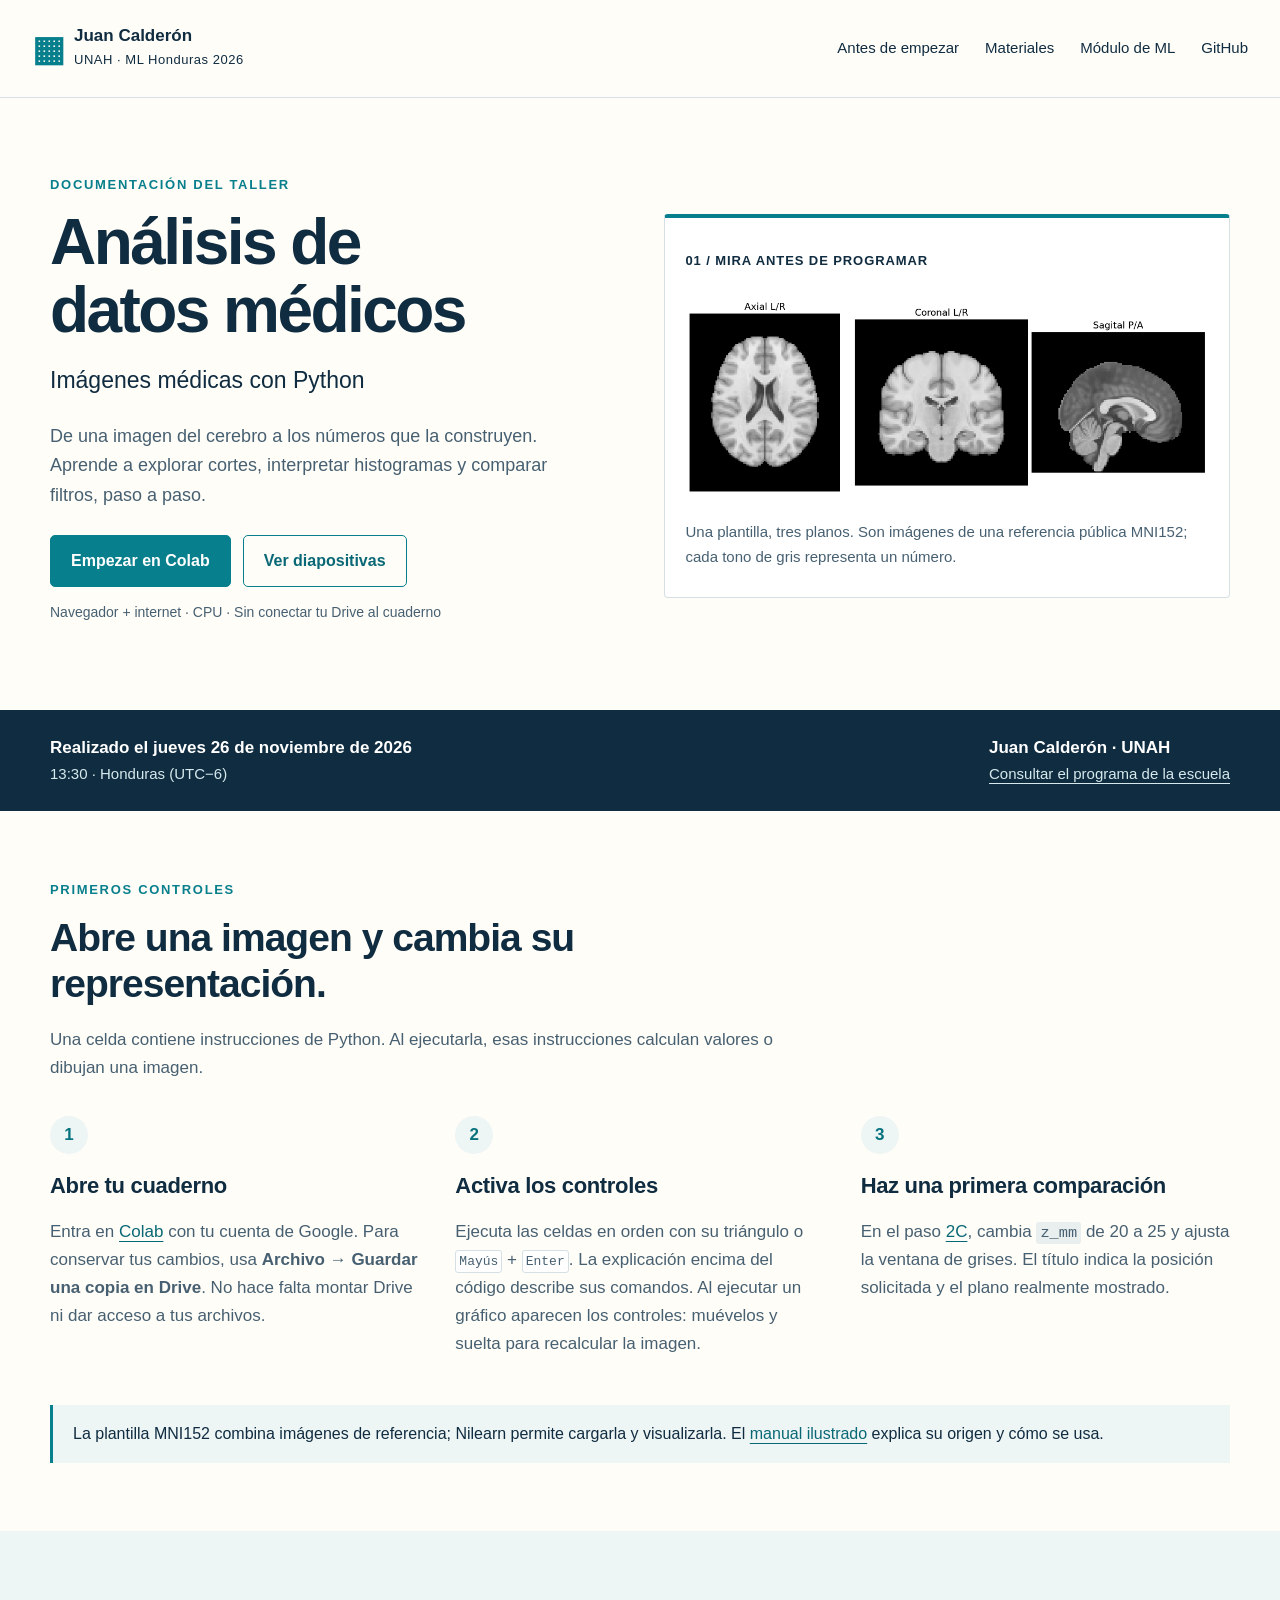
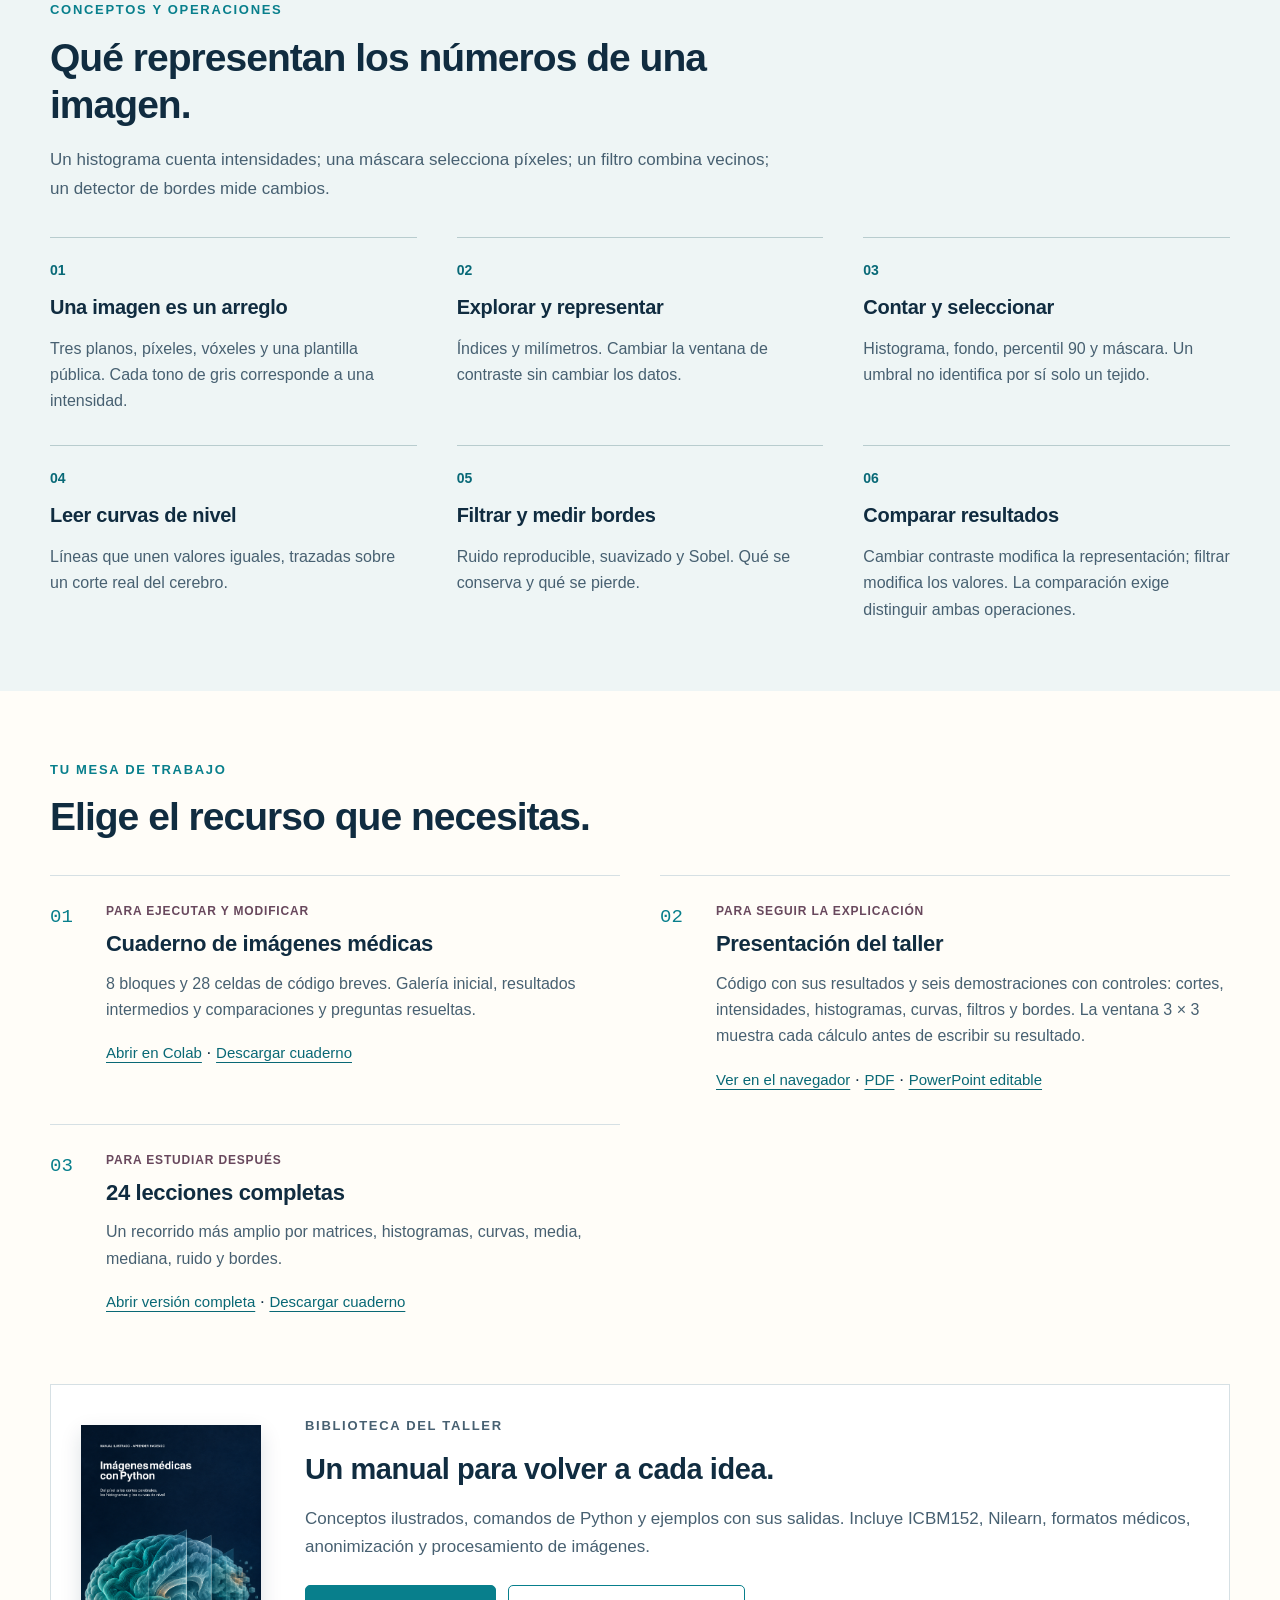
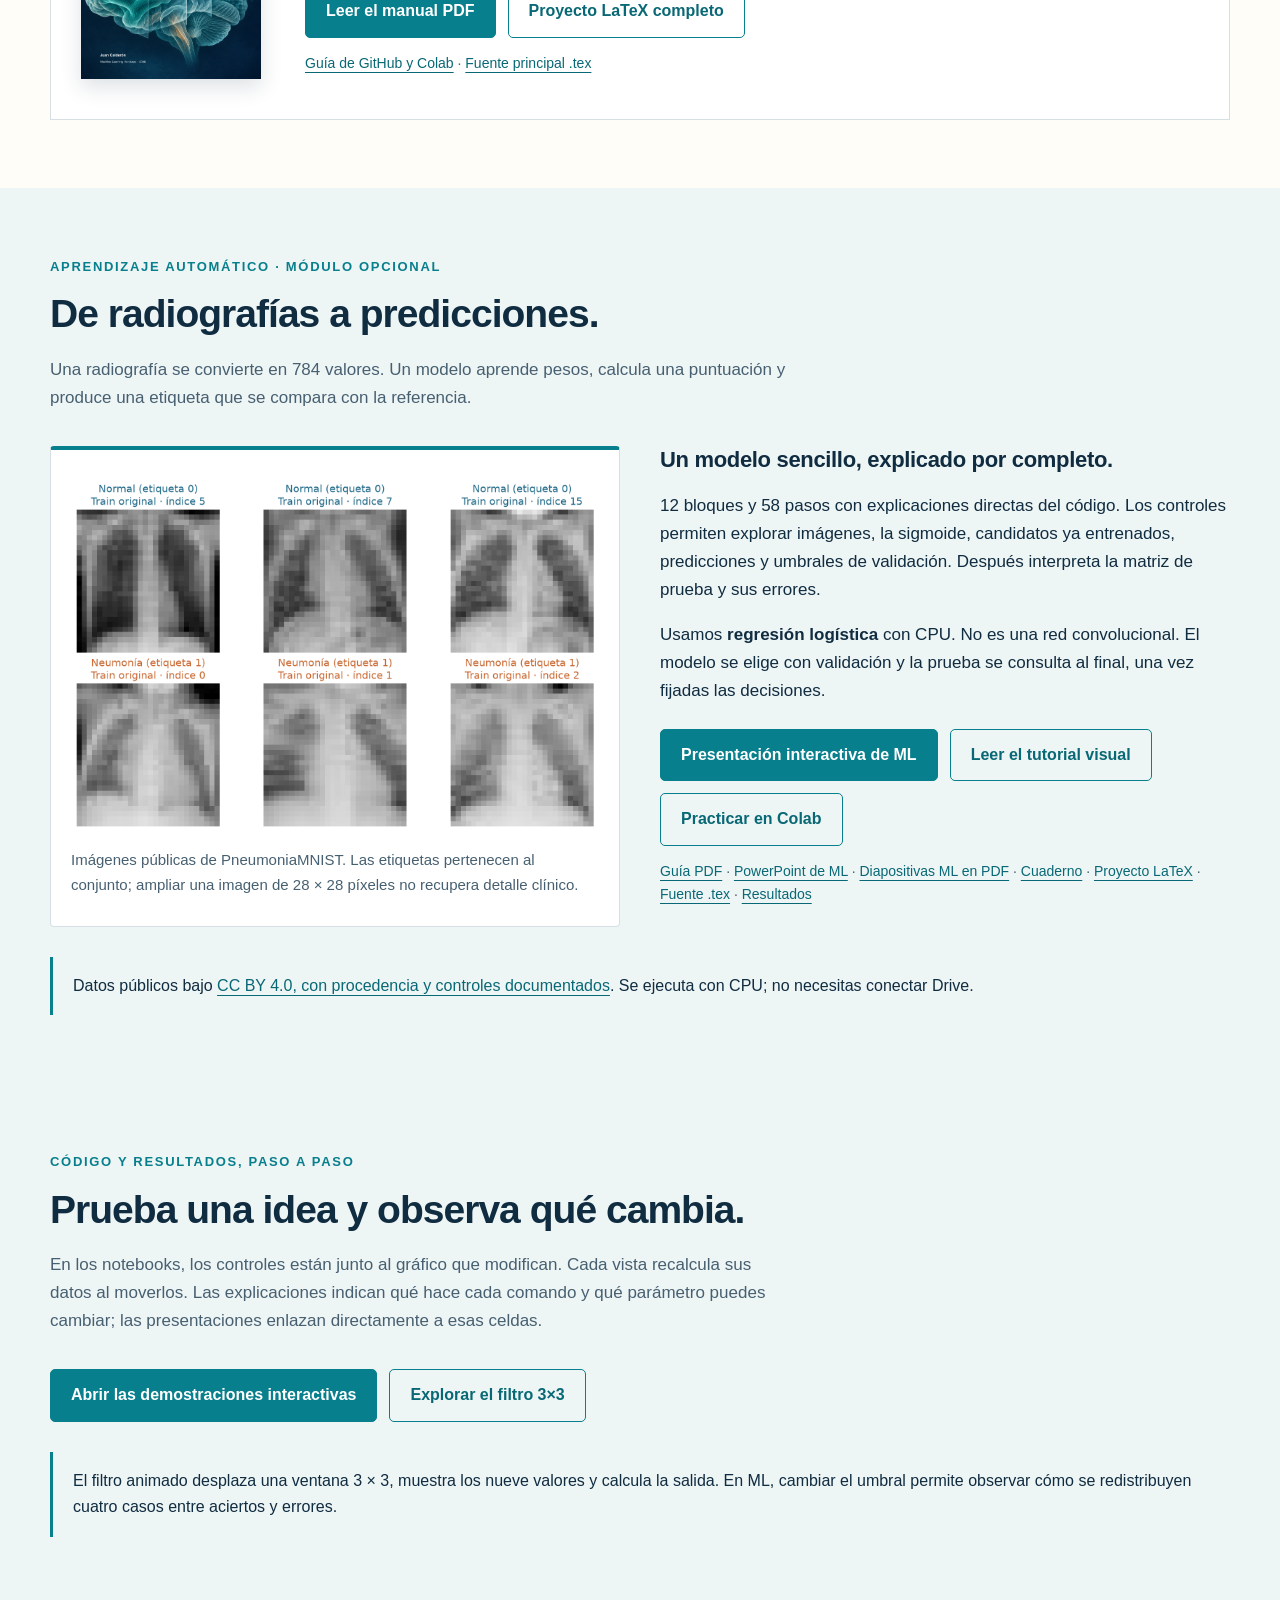
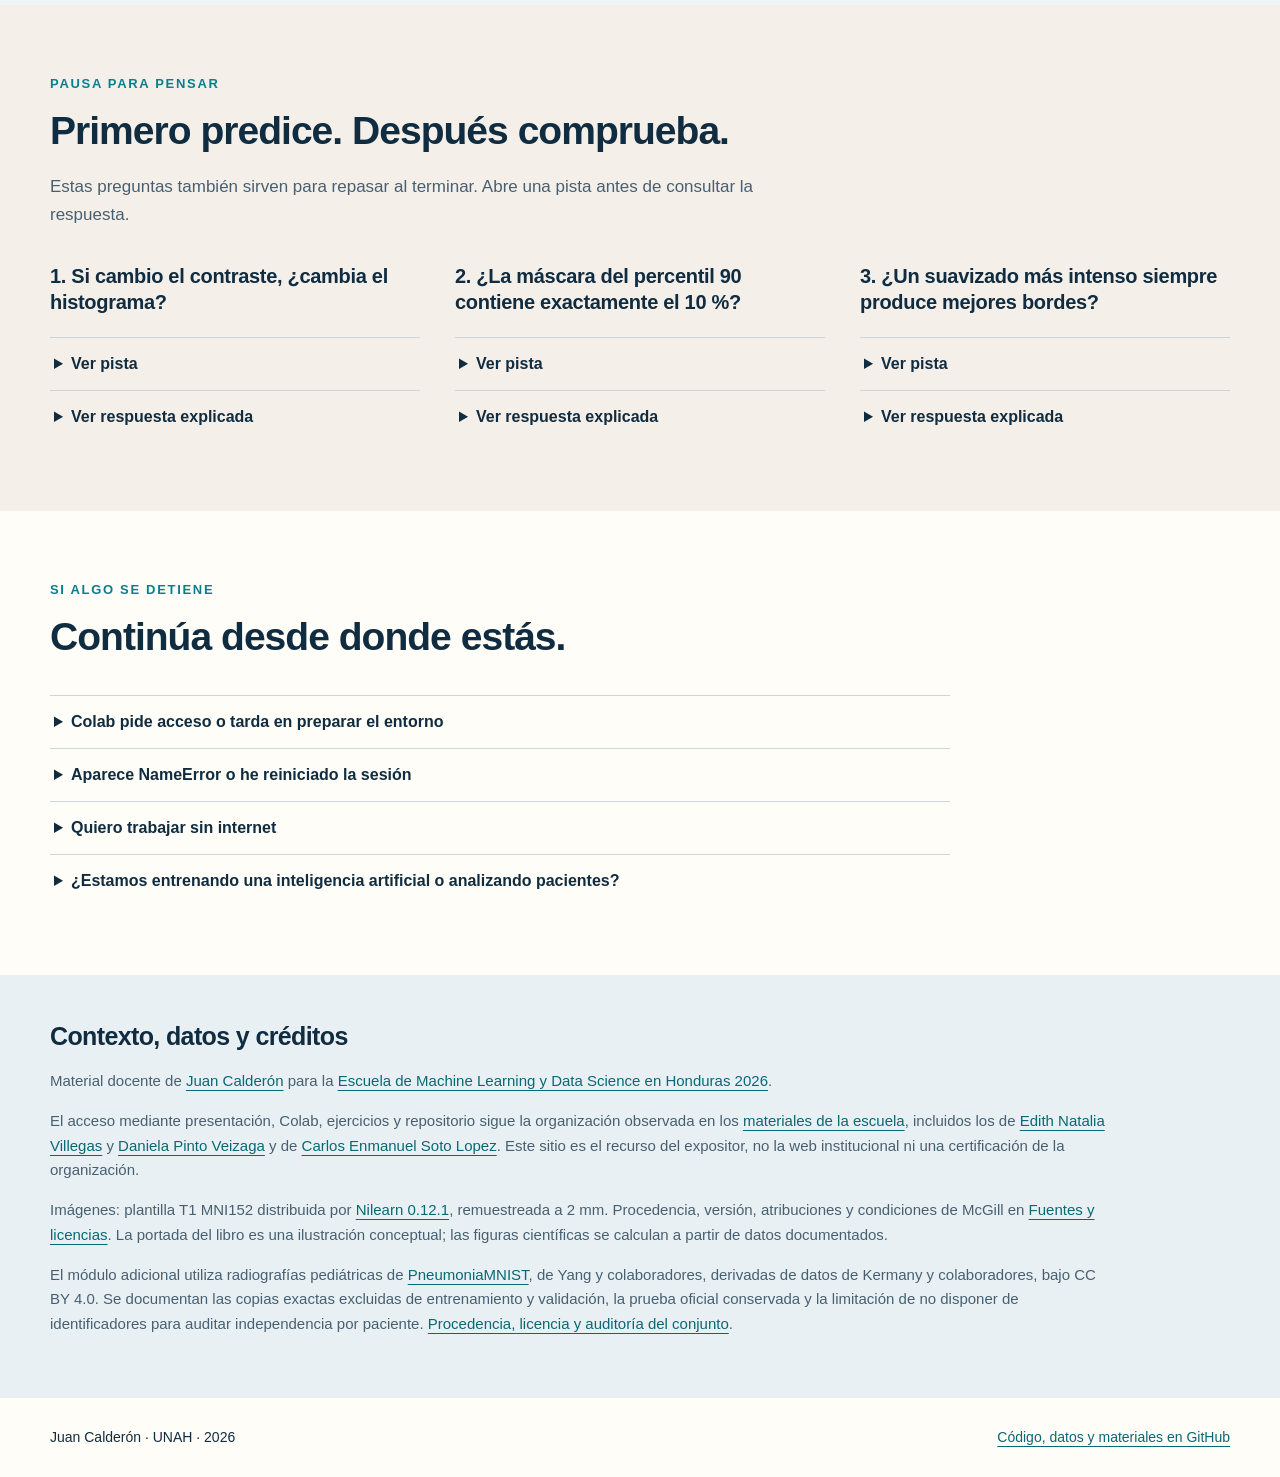
==== commit cdbe7dd7: "Retirar los accesos al Explorador Cerebral" ====
--- a/index.html
+++ b/index.html
@@ -3,7 +3,7 @@
 <head>
 <meta charset="utf-8"><meta name="viewport" content="width=device-width,initial-scale=1">
 <title>Análisis de datos médicos · Juan Calderón · ML Honduras 2026</title>
-<meta name="description" content="Taller de Juan Calderón para la Escuela de Machine Learning y Data Science en Honduras. Imágenes médicas con Python: Colab, diapositivas, explorador y manual ilustrado.">
+<meta name="description" content="Taller de Juan Calderón para la Escuela de Machine Learning y Data Science en Honduras. Imágenes médicas con Python: Colab, diapositivas y manual ilustrado.">
 <meta property="og:title" content="Análisis de datos médicos · Imágenes médicas con Python">
 <meta property="og:description" content="Explora, mide y transforma imágenes con código explicado. Colab, presentación y manual de Juan Calderón · UNAH.">
 <meta property="og:image" content="https://FisikMedik.github.io/taller-imagenes-medicas-python/imagenes/mri_intensity.png">
@@ -15,7 +15,7 @@
 <main id="contenido">
 <section class="hero wrap" aria-labelledby="titulo">
 <div><p class="eyebrow">Documentación del taller</p><h1 id="titulo">Análisis de<br>datos médicos</h1><p class="subtitle">Imágenes médicas con Python</p><p class="hero-copy">De una imagen del cerebro a los números que la construyen. Aprende a explorar cortes, interpretar histogramas y comparar filtros, paso a paso.</p><div class="actions"><a class="button primary" href="https://colab.research.google.com/github/FisikMedik/taller-imagenes-medicas-python/blob/main/Taller_en_vivo_60min.ipynb">Empezar en Colab</a><a class="button secondary" href="presentacion.html">Ver diapositivas</a></div><p class="small">Navegador + internet · CPU · Sin conectar tu Drive al cuaderno</p></div>
-<figure class="hero-figure"><span class="figure-label">01 / Mira antes de programar</span><img src="imagenes/mri_intensity.png" alt="Tres vistas de una misma plantilla cerebral: axial, coronal y sagital." width="1958" height="740"><figcaption>Una plantilla, tres planos. Son imágenes de una referencia pública MNI152; cada tono de gris representa un número.</figcaption><a class="text-link" href="explorador.html">Probar el explorador visual</a></figure>
+<figure class="hero-figure"><span class="figure-label">01 / Mira antes de programar</span><img src="imagenes/mri_intensity.png" alt="Tres vistas de una misma plantilla cerebral: axial, coronal y sagital." width="1958" height="740"><figcaption>Una plantilla, tres planos. Son imágenes de una referencia pública MNI152; cada tono de gris representa un número.</figcaption></figure>
 </section>
 <aside class="event-strip"><div class="wrap"><div><strong>Realizado el jueves 26 de noviembre de 2026</strong><span>13:30 · Honduras (UTC−6)</span></div><div><strong>Juan Calderón · UNAH</strong><a href="https://machine-learning-honduras.org/programa/">Consultar el programa de la escuela</a></div></div></aside>
 <section class="wrap section" id="preparacion"><div class="section-heading"><p class="eyebrow">Primeros controles</p><h2>Abre una imagen y cambia su representación.</h2><p>Una celda contiene instrucciones de Python. Al ejecutarla, esas instrucciones calculan valores o dibujan una imagen.</p></div><ol class="prep"><li><span class="step">1</span><h3>Abre tu cuaderno</h3><p>Entra en <a href="https://colab.research.google.com/github/FisikMedik/taller-imagenes-medicas-python/blob/main/Taller_en_vivo_60min.ipynb">Colab</a> con tu cuenta de Google. Para conservar tus cambios, usa <strong>Archivo → Guardar una copia en Drive</strong>. No hace falta montar Drive ni dar acceso a tus archivos.</p></li><li><span class="step">2</span><h3>Activa los controles</h3><p>Ejecuta las celdas en orden con su triángulo o <kbd>Mayús</kbd> + <kbd>Enter</kbd>. La explicación encima del código describe sus comandos. Al ejecutar un gráfico aparecen los controles: muévelos y suelta para recalcular la imagen.</p></li><li><span class="step">3</span><h3>Haz una primera comparación</h3><p>En el paso <a href="https://colab.research.google.com/github/FisikMedik/taller-imagenes-medicas-python/blob/main/Taller_en_vivo_60min.ipynb#scrollTo=codigo-2c">2C</a>, cambia <code>z_mm</code> de 20 a 25 y ajusta la ventana de grises. El título indica la posición solicitada y el plano realmente mostrado.</p></li></ol><p class="note">La plantilla MNI152 combina imágenes de referencia; Nilearn permite cargarla y visualizarla. El <a href="Guia_visual_imagenes_medicas.pdf">manual ilustrado</a> explica su origen y cómo se usa.</p></section>
@@ -23,12 +23,12 @@
 <section class="wrap section" id="materiales"><div class="section-heading"><p class="eyebrow">Tu mesa de trabajo</p><h2>Elige el recurso que necesitas.</h2></div><div class="resources">
 <article class="resource"><span class="resource-number">01</span><div><p class="tag">Para ejecutar y modificar</p><h3>Cuaderno de imágenes médicas</h3><p>8 bloques y 28 celdas de código breves. Galería inicial, resultados intermedios y comparaciones y preguntas resueltas.</p><a href="https://colab.research.google.com/github/FisikMedik/taller-imagenes-medicas-python/blob/main/Taller_en_vivo_60min.ipynb">Abrir en Colab</a> · <a href="Taller_en_vivo_60min.ipynb" download>Descargar cuaderno</a></div></article>
 <article class="resource"><span class="resource-number">02</span><div><p class="tag">Para seguir la explicación</p><h3>Presentación del taller</h3><p>Código con sus resultados y seis demostraciones con controles: cortes, intensidades, histogramas, curvas, filtros y bordes. La ventana 3 × 3 muestra cada cálculo antes de escribir su resultado.</p><a href="presentacion.html">Ver en el navegador</a> · <a href="Presentacion_taller.pdf">PDF</a> · <a href="Presentacion_taller.pptx" download>PowerPoint editable</a></div></article>
-<article class="resource"><span class="resource-number">03</span><div><p class="tag">Para experimentar sin Python</p><h3>Explorador de imágenes</h3><p>Cambia el corte, el contraste y una máscara por percentil. Compara la imagen con su histograma.</p><a href="explorador.html">Abrir explorador</a> · <a href="explorador.html" download>Guardar para usar sin internet</a></div></article>
-<article class="resource"><span class="resource-number">04</span><div><p class="tag">Para estudiar después</p><h3>24 lecciones completas</h3><p>Un recorrido más amplio por matrices, histogramas, curvas, media, mediana, ruido y bordes.</p><a href="https://colab.research.google.com/github/FisikMedik/taller-imagenes-medicas-python/blob/main/Taller_imagenes_medicas.ipynb">Abrir versión completa</a> · <a href="Taller_imagenes_medicas.ipynb" download>Descargar cuaderno</a></div></article>
+
+<article class="resource"><span class="resource-number">03</span><div><p class="tag">Para estudiar después</p><h3>24 lecciones completas</h3><p>Un recorrido más amplio por matrices, histogramas, curvas, media, mediana, ruido y bordes.</p><a href="https://colab.research.google.com/github/FisikMedik/taller-imagenes-medicas-python/blob/main/Taller_imagenes_medicas.ipynb">Abrir versión completa</a> · <a href="Taller_imagenes_medicas.ipynb" download>Descargar cuaderno</a></div></article>
 </div><article class="book"><a href="Guia_visual_imagenes_medicas.pdf" aria-label="Leer el manual ilustrado"><img src="Portada_manual.png" width="794" height="1123" alt="Portada del manual Imágenes médicas con Python" loading="lazy"></a><div><p class="eyebrow">Biblioteca del taller</p><h3>Un manual para volver a cada idea.</h3><p>Conceptos ilustrados, comandos de Python y ejemplos con sus salidas. Incluye ICBM152, Nilearn, formatos médicos, anonimización y procesamiento de imágenes.</p><div class="actions"><a class="button primary" href="Guia_visual_imagenes_medicas.pdf">Leer el manual PDF</a><a class="button secondary" href="Fuente_LaTeX_manual.zip" download>Proyecto LaTeX completo</a></div><p class="small"><a href="Guia_GitHub_paso_a_paso.pdf">Guía de GitHub y Colab</a> · <a href="Guia_visual_imagenes_medicas.tex" download>Fuente principal .tex</a></p></div></article></section>
 <section class="learning section" id="modulo-ml"><div class="wrap"><div class="section-heading"><p class="eyebrow">Aprendizaje automático · Módulo opcional</p><h2>De radiografías a predicciones.</h2><p>Una radiografía se convierte en 784 valores. Un modelo aprende pesos, calcula una puntuación y produce una etiqueta que se compara con la referencia.</p></div><div class="resources"><figure class="hero-figure"><img src="[data-uri]" alt="Seis radiografías pediátricas de entrenamiento de PneumoniaMNIST, con sus etiquetas publicadas, reducidas a 28 por 28 píxeles." style="width:100%;height:auto;margin:0 0 16px"><figcaption>Imágenes públicas de PneumoniaMNIST. Las etiquetas pertenecen al conjunto; ampliar una imagen de 28 × 28 píxeles no recupera detalle clínico.</figcaption></figure><article><h3>Un modelo sencillo, explicado por completo.</h3><p>12 bloques y 58 pasos con explicaciones directas del código. Los controles permiten explorar imágenes, la sigmoide, candidatos ya entrenados, predicciones y umbrales de validación. Después interpreta la matriz de prueba y sus errores.</p><p>Usamos <strong>regresión logística</strong> con CPU. No es una red convolucional. El modelo se elige con validación y la prueba se consulta al final, una vez fijadas las decisiones.</p><div class="actions"><a class="button primary" href="presentacion_ml.html">Presentación interactiva de ML</a><a class="button secondary" href="modulo_ml.html">Leer el tutorial visual</a><a class="button secondary" href="https://colab.research.google.com/github/FisikMedik/taller-imagenes-medicas-python/blob/main/Modulo_ML_radiografias.ipynb">Practicar en Colab</a></div><p class="small"><a href="Guia_modulo_ML.pdf">Guía PDF</a> · <a href="Presentacion_modulo_ML.pptx" download>PowerPoint de ML</a> · <a href="Presentacion_modulo_ML.pdf">Diapositivas ML en PDF</a> · <a href="Modulo_ML_radiografias.ipynb" download>Cuaderno</a> · <a href="Fuente_LaTeX_modulo_ML.zip" download>Proyecto LaTeX</a> · <a href="Guia_modulo_ML.tex" download>Fuente .tex</a> · <a href="resultados_modulo_ml.json">Resultados</a></p></article></div><p class="note">Datos públicos bajo <a href="datos/FUENTES_PneumoniaMNIST.txt">CC BY 4.0, con procedencia y controles documentados</a>. Se ejecuta con CPU; no necesitas conectar Drive.</p></div></section>
 <section class="learning section" id="codigo-y-resultados"><div class="wrap"><div class="section-heading"><p class="eyebrow">Código y resultados, paso a paso</p><h2>Prueba una idea y observa qué cambia.</h2><p>En los notebooks, los controles están junto al gráfico que modifican. Cada vista recalcula sus datos al moverlos. Las explicaciones indican qué hace cada comando y qué parámetro puedes cambiar; las presentaciones enlazan directamente a esas celdas.</p></div><div class="actions"><a class="button primary" href="presentacion.html#7">Abrir las demostraciones interactivas</a><a class="button secondary" href="presentacion.html#11">Explorar el filtro 3×3</a></div><p class="note">El filtro animado desplaza una ventana 3 × 3, muestra los nueve valores y calcula la salida. En ML, cambiar el umbral permite observar cómo se redistribuyen cuatro casos entre aciertos y errores.</p></div></section><section class="practice section"><div class="wrap"><div class="section-heading"><p class="eyebrow">Pausa para pensar</p><h2>Primero predice. Después comprueba.</h2><p>Estas preguntas también sirven para repasar al terminar. Abre una pista antes de consultar la respuesta.</p></div><div class="questions"><article><h3>1. Si cambio el contraste, ¿cambia el histograma?</h3><details><summary>Ver pista</summary><p>El histograma cuenta los valores de la matriz original. La ventana decide qué gris se usa para dibujar cada valor.</p></details><details><summary>Ver respuesta explicada</summary><p>No, si sólo cambias <code>vmin</code> y <code>vmax</code> al mostrar la imagen. Los números originales siguen iguales y sus frecuencias también. Un filtro sí calcula nuevos valores; entonces el histograma puede cambiar.</p></details></article><article><h3>2. ¿La máscara del percentil 90 contiene exactamente el 10 %?</h3><details><summary>Ver pista</summary><p>Piensa en varios píxeles que comparten el valor del umbral. La comparación incluye todos los que cumplen <code>valor ≥ p90</code>.</p></details><details><summary>Ver respuesta explicada</summary><p>No necesariamente: los empates pueden superar el 10 %. En el corte axial k=46 de esta copia se seleccionan 523 de 4 859 valores sin fondo: aproximadamente 10,76 %. La máscara es una selección numérica, no una clasificación anatómica validada.</p></details></article><article><h3>3. ¿Un suavizado más intenso siempre produce mejores bordes?</h3><details><summary>Ver pista</summary><p>El ruido genera cambios bruscos, pero los detalles pequeños también. El filtro no sabe cuál de ellos deseas conservar.</p></details><details><summary>Ver respuesta explicada</summary><p>No. El suavizado puede reducir bordes causados por ruido, pero también borrar detalles o juntar estructuras. Compara con la misma entrada y escala de visualización. Elegir un parámetro requiere definir qué información interesa conservar.</p></details></article></div></div></section>
-<section class="wrap section"><div class="section-heading"><p class="eyebrow">Si algo se detiene</p><h2>Continúa desde donde estás.</h2></div><div class="faq"><details><summary>Colab pide acceso o tarda en preparar el entorno</summary><p>Inicia sesión en Google y espera a que termine la primera celda antes de ejecutar otra. No selecciones GPU. Si hoy no puedes ejecutar, las figuras ya están guardadas en el cuaderno y puedes usar el explorador para comparar imágenes.</p></details><details><summary>Aparece NameError o he reiniciado la sesión</summary><p>Una celda utiliza variables creadas antes. Ejecuta desde la primera y sigue en orden. Los controles junto a cada gráfico recalculan esa vista al moverlos. Si editas directamente una variable en el código, ejecuta la celda para aplicar el cambio.</p></details><details><summary>Quiero trabajar sin internet</summary><p>Descarga previamente la presentación PDF y el explorador HTML. El explorador incluye sus datos y funciona al abrir ese archivo en tu navegador. Para ejecutar Python localmente, descarga el repositorio completo e instala sus bibliotecas siguiendo el <a href="https://github.com/FisikMedik/taller-imagenes-medicas-python#usarlo-en-tu-computadora">README</a>; esa preparación inicial necesita internet.</p></details><details><summary>¿Estamos entrenando una inteligencia artificial o analizando pacientes?</summary><p>En el módulo principal aprendemos a representar y procesar imágenes con una plantilla cerebral pública. En el <a href="modulo_ml.html">módulo opcional adicional</a> sí entrenamos un clasificador con radiografías públicas etiquetadas y evaluamos sus errores. Ninguna de las dos prácticas constituye una herramienta diagnóstica validada. En estudios reales, convertir DICOM a NIfTI no anonimiza por sí solo los datos.</p></details></div></section>
+<section class="wrap section"><div class="section-heading"><p class="eyebrow">Si algo se detiene</p><h2>Continúa desde donde estás.</h2></div><div class="faq"><details><summary>Colab pide acceso o tarda en preparar el entorno</summary><p>Inicia sesión en Google y espera a que termine la primera celda antes de ejecutar otra. No selecciones GPU. Si hoy no puedes ejecutar, las figuras ya están guardadas en el cuaderno y puedes usar los controles de la presentación para comparar imágenes.</p></details><details><summary>Aparece NameError o he reiniciado la sesión</summary><p>Una celda utiliza variables creadas antes. Ejecuta desde la primera y sigue en orden. Los controles junto a cada gráfico recalculan esa vista al moverlos. Si editas directamente una variable en el código, ejecuta la celda para aplicar el cambio.</p></details><details><summary>Quiero trabajar sin internet</summary><p>Descarga la presentación PDF o guarda la presentación interactiva HTML. Esta última incluye sus imágenes y controles para abrirla sin internet. Para ejecutar Python localmente, descarga el repositorio completo e instala sus bibliotecas siguiendo el <a href="https://github.com/FisikMedik/taller-imagenes-medicas-python#usarlo-en-tu-computadora">README</a>; esa preparación inicial necesita internet.</p></details><details><summary>¿Estamos entrenando una inteligencia artificial o analizando pacientes?</summary><p>En el módulo principal aprendemos a representar y procesar imágenes con una plantilla cerebral pública. En el <a href="modulo_ml.html">módulo opcional adicional</a> sí entrenamos un clasificador con radiografías públicas etiquetadas y evaluamos sus errores. Ninguna de las dos prácticas constituye una herramienta diagnóstica validada. En estudios reales, convertir DICOM a NIfTI no anonimiza por sí solo los datos.</p></details></div></section>
 <section class="sources"><div class="wrap"><h2>Contexto, datos y créditos</h2><p>Material docente de <a href="https://github.com/FisikMedik">Juan Calderón</a> para la <a href="https://machine-learning-honduras.org/">Escuela de Machine Learning y Data Science en Honduras 2026</a>. </p><p>El acceso mediante presentación, Colab, ejercicios y repositorio sigue la organización observada en los <a href="https://machine-learning-honduras.org/materiales/">materiales de la escuela</a>, incluidos los de <a href="https://edithvillegas.github.io/introduccion-ml-redes-neuronales/">Edith Natalia Villegas</a> y <a href="https://dapivei.github.io/escuela-machine-learning-honduras-2026/">Daniela Pinto Veizaga</a> y de <a href="https://carlossoto362.github.io/pwf_honduras_slides/main.html">Carlos Enmanuel Soto Lopez</a>. Este sitio es el recurso del expositor, no la web institucional ni una certificación de la organización.</p><p>Imágenes: plantilla T1 MNI152 distribuida por <a href="https://nilearn.github.io/0.12.1/modules/generated/nilearn.datasets.load_mni152_template.html">Nilearn 0.12.1</a>, remuestreada a 2 mm. Procedencia, versión, atribuciones y condiciones de McGill en <a href="FUENTES_Y_LICENCIAS.txt">Fuentes y licencias</a>. La portada del libro es una ilustración conceptual; las figuras científicas se calculan a partir de datos documentados.</p><p>El módulo adicional utiliza radiografías pediátricas de <a href="https://medmnist.com/">PneumoniaMNIST</a>, de Yang y colaboradores, derivadas de datos de Kermany y colaboradores, bajo CC BY 4.0. Se documentan las copias exactas excluidas de entrenamiento y validación, la prueba oficial conservada y la limitación de no disponer de identificadores para auditar independencia por paciente. <a href="datos/FUENTES_PneumoniaMNIST.txt">Procedencia, licencia y auditoría del conjunto</a>.</p></div></section>
 </main><footer class="wrap"><span>Juan Calderón · UNAH · 2026</span><a href="https://github.com/FisikMedik/taller-imagenes-medicas-python">Código, datos y materiales en GitHub</a></footer>
 </body></html>
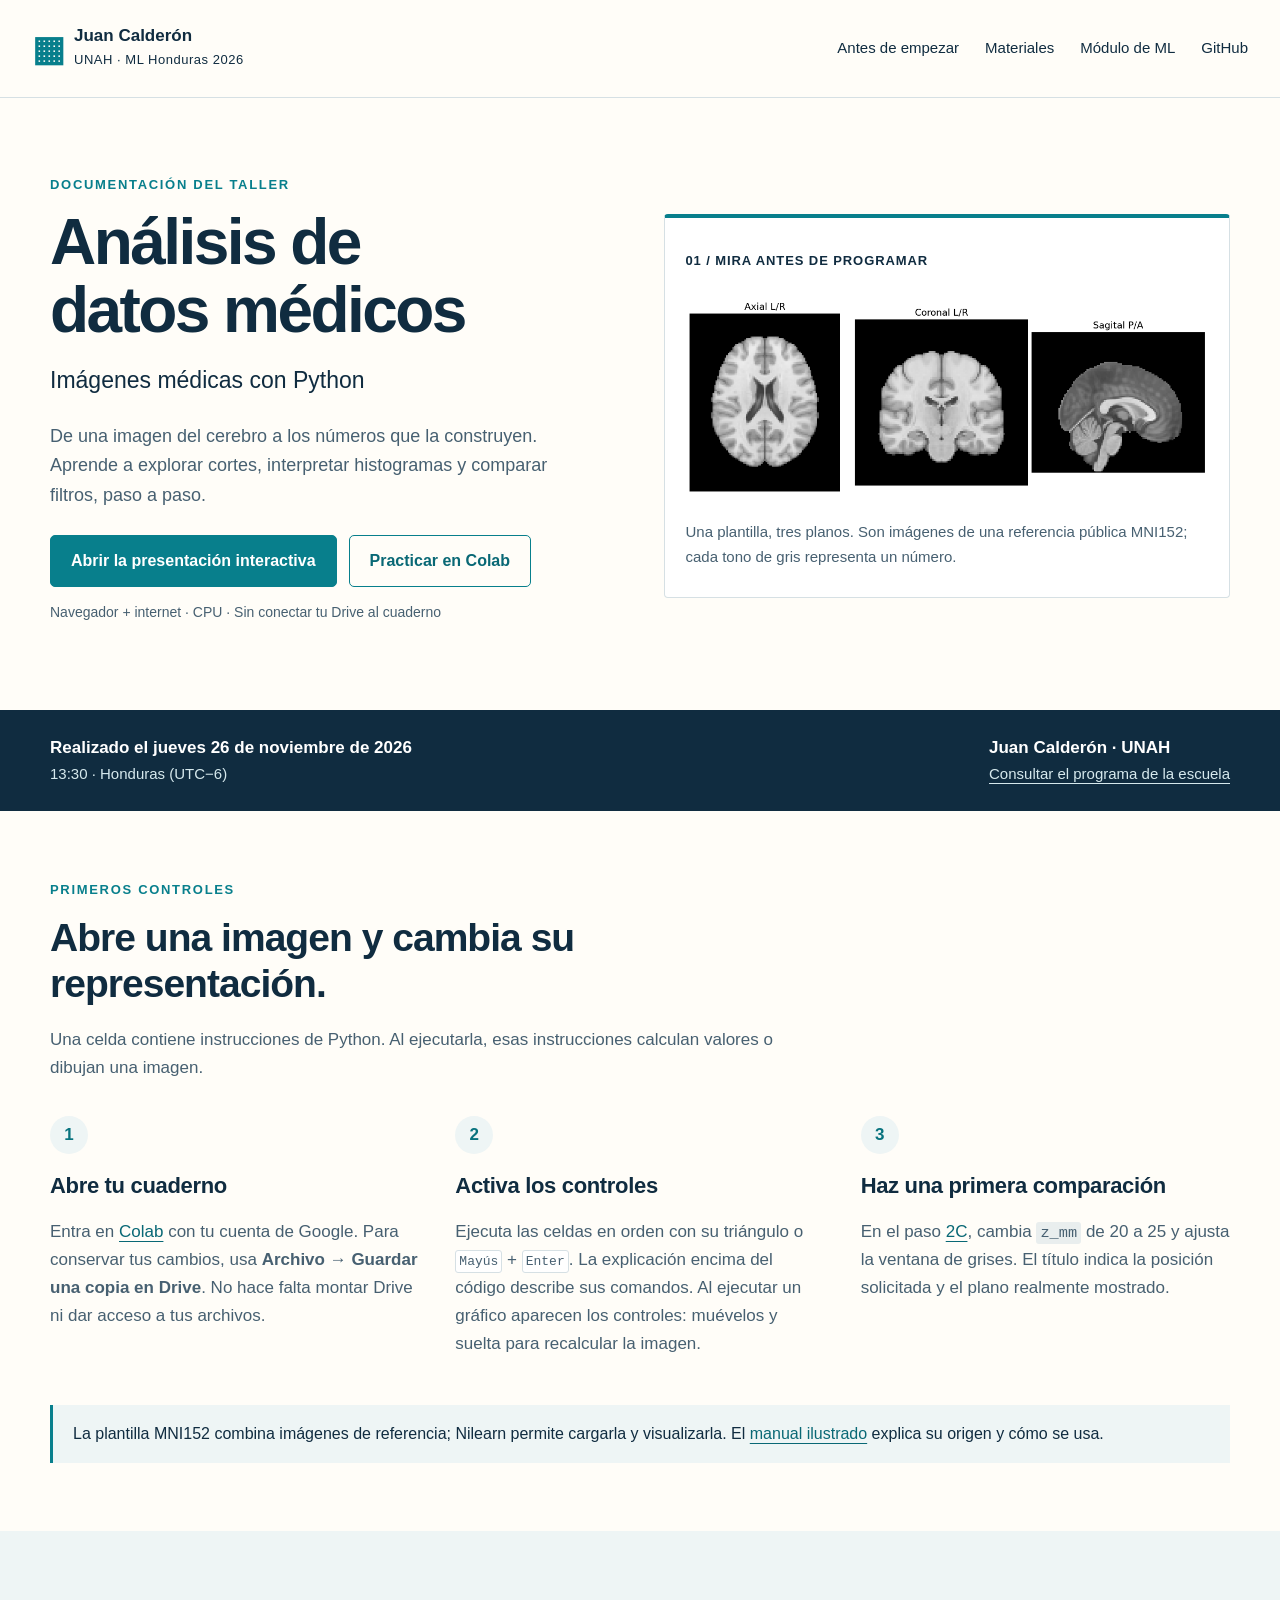
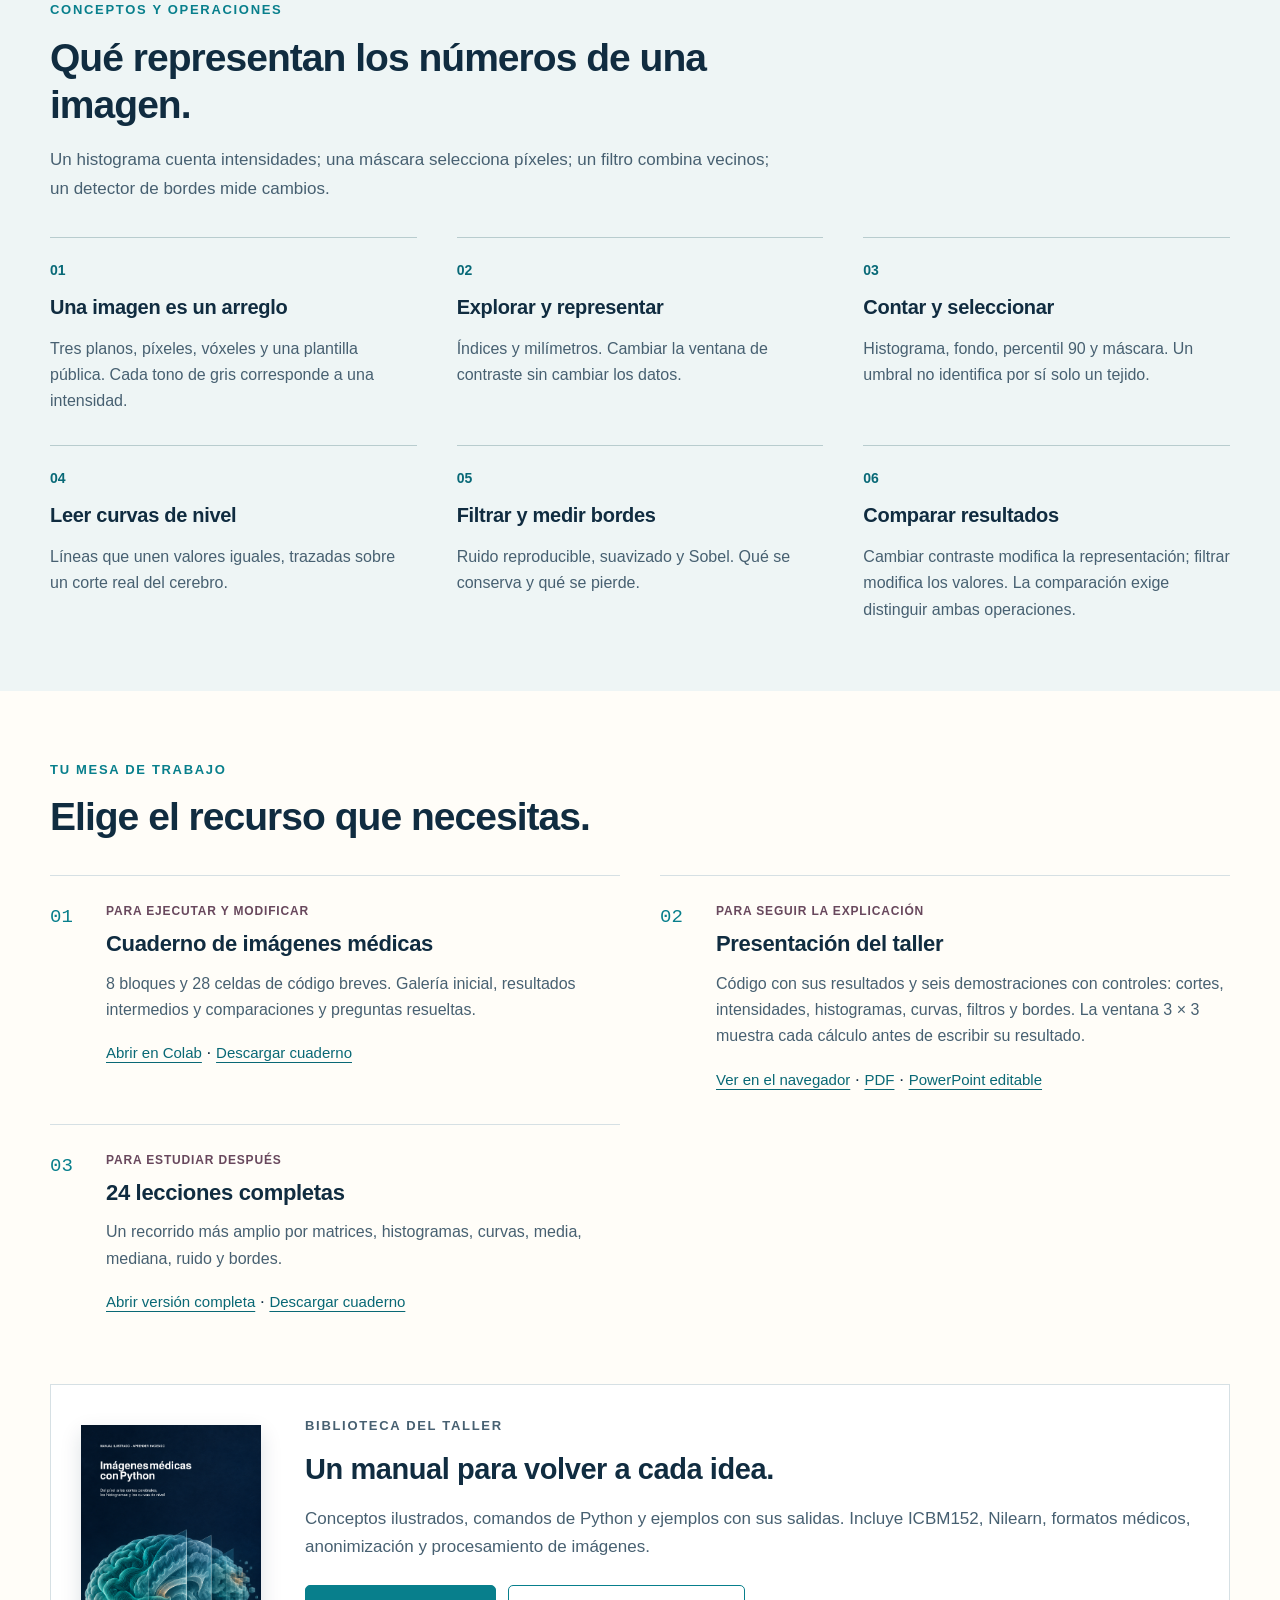
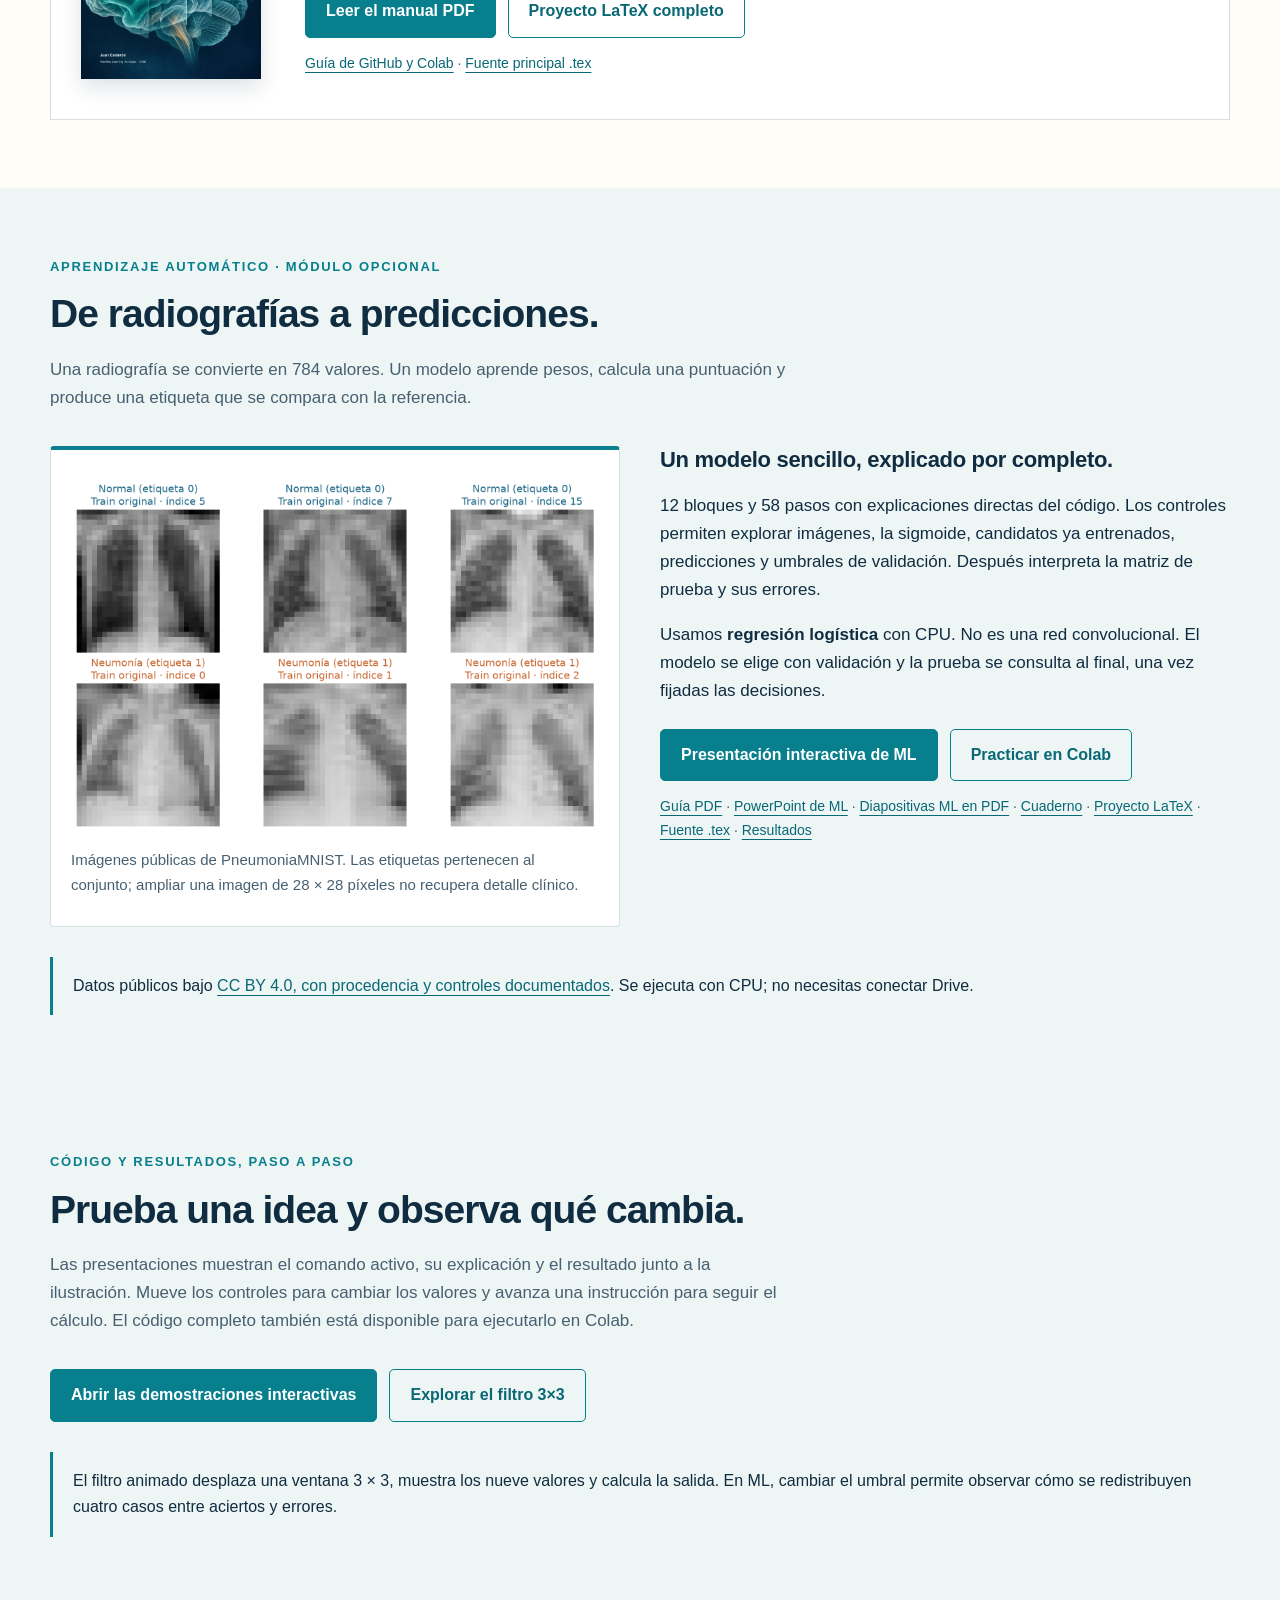
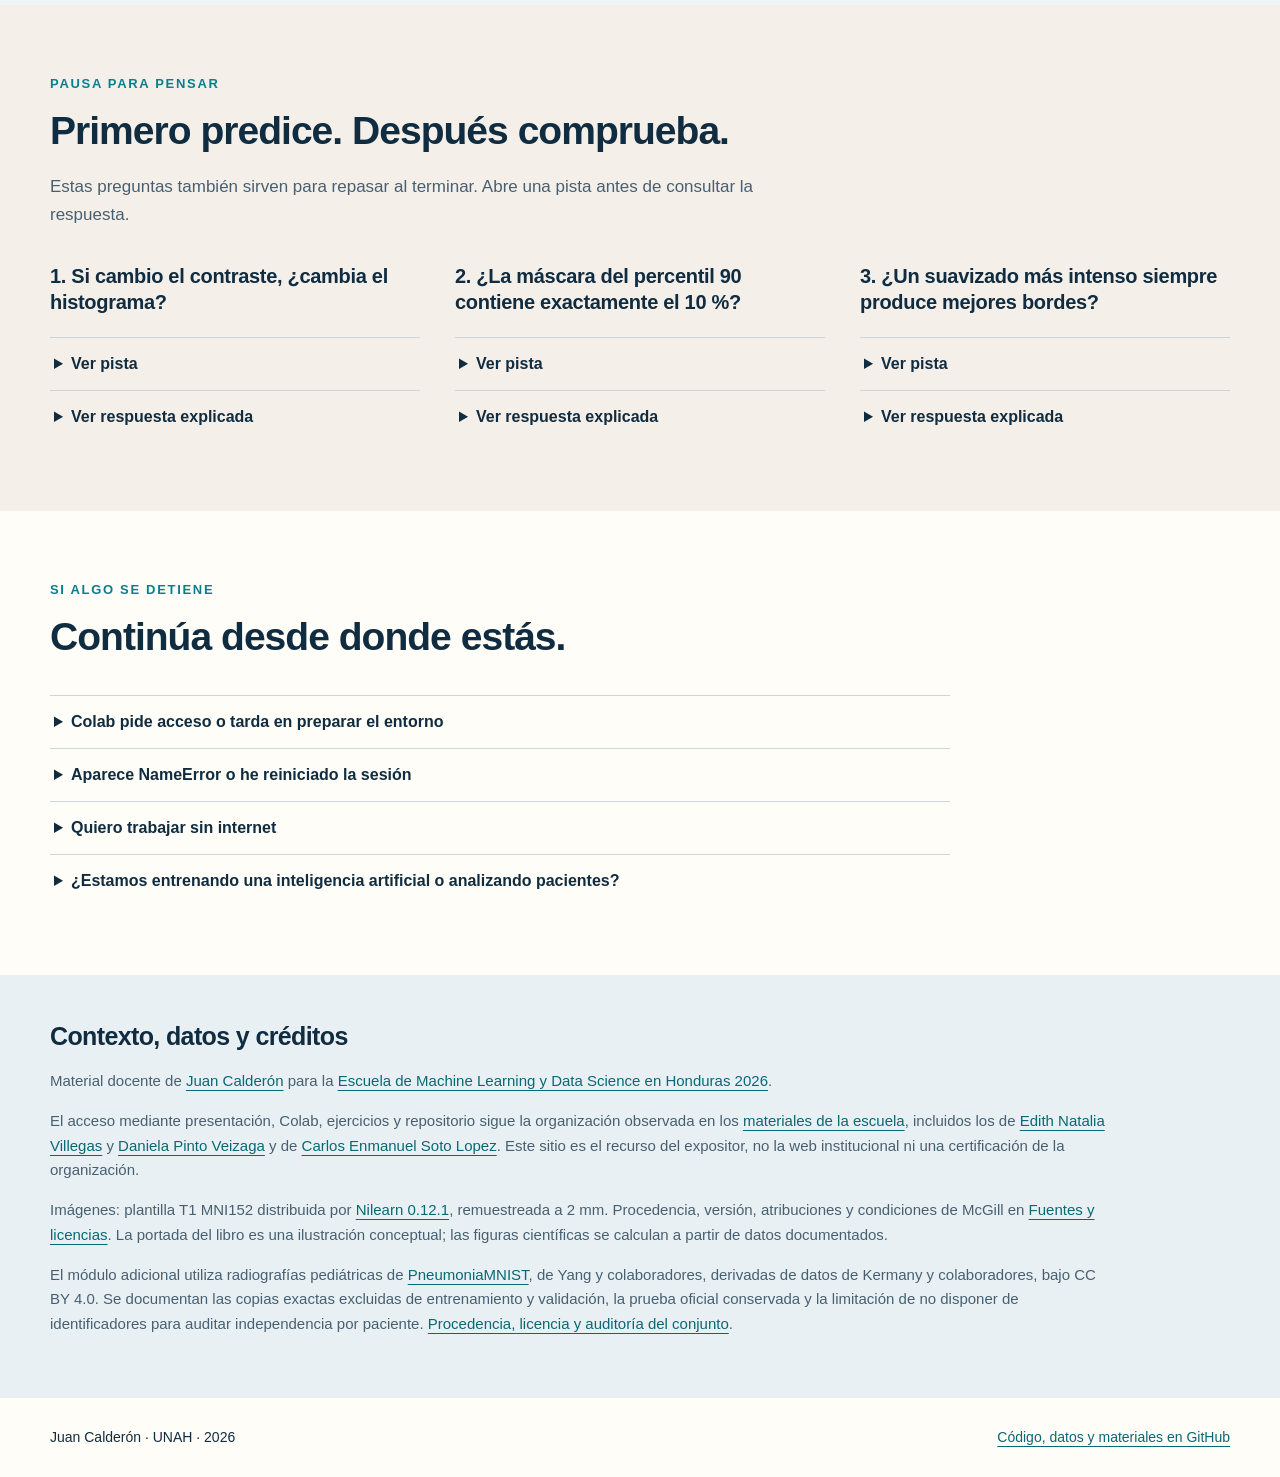
==== commit dd18b8c7: "Concentrar el aprendizaje en las presentaciones interactivas Presenta las ilustraciones y los contro" ====
--- a/index.html
+++ b/index.html
@@ -14,7 +14,7 @@
 <header class="site-header"><a class="brand" href="index.html"><span class="brand-symbol" aria-hidden="true">▦</span> Juan Calderón <small>UNAH · ML Honduras 2026</small></a><nav aria-label="Principal"><a href="#preparacion">Antes de empezar</a><a href="#materiales">Materiales</a><a href="#modulo-ml">Módulo de ML</a><a href="https://github.com/FisikMedik/taller-imagenes-medicas-python">GitHub</a></nav></header>
 <main id="contenido">
 <section class="hero wrap" aria-labelledby="titulo">
-<div><p class="eyebrow">Documentación del taller</p><h1 id="titulo">Análisis de<br>datos médicos</h1><p class="subtitle">Imágenes médicas con Python</p><p class="hero-copy">De una imagen del cerebro a los números que la construyen. Aprende a explorar cortes, interpretar histogramas y comparar filtros, paso a paso.</p><div class="actions"><a class="button primary" href="https://colab.research.google.com/github/FisikMedik/taller-imagenes-medicas-python/blob/main/Taller_en_vivo_60min.ipynb">Empezar en Colab</a><a class="button secondary" href="presentacion.html">Ver diapositivas</a></div><p class="small">Navegador + internet · CPU · Sin conectar tu Drive al cuaderno</p></div>
+<div><p class="eyebrow">Documentación del taller</p><h1 id="titulo">Análisis de<br>datos médicos</h1><p class="subtitle">Imágenes médicas con Python</p><p class="hero-copy">De una imagen del cerebro a los números que la construyen. Aprende a explorar cortes, interpretar histogramas y comparar filtros, paso a paso.</p><div class="actions"><a class="button primary" href="presentacion.html">Abrir la presentación interactiva</a><a class="button secondary" href="https://colab.research.google.com/github/FisikMedik/taller-imagenes-medicas-python/blob/main/Taller_en_vivo_60min.ipynb">Practicar en Colab</a></div><p class="small">Navegador + internet · CPU · Sin conectar tu Drive al cuaderno</p></div>
 <figure class="hero-figure"><span class="figure-label">01 / Mira antes de programar</span><img src="imagenes/mri_intensity.png" alt="Tres vistas de una misma plantilla cerebral: axial, coronal y sagital." width="1958" height="740"><figcaption>Una plantilla, tres planos. Son imágenes de una referencia pública MNI152; cada tono de gris representa un número.</figcaption></figure>
 </section>
 <aside class="event-strip"><div class="wrap"><div><strong>Realizado el jueves 26 de noviembre de 2026</strong><span>13:30 · Honduras (UTC−6)</span></div><div><strong>Juan Calderón · UNAH</strong><a href="https://machine-learning-honduras.org/programa/">Consultar el programa de la escuela</a></div></div></aside>
@@ -26,9 +26,9 @@
 
 <article class="resource"><span class="resource-number">03</span><div><p class="tag">Para estudiar después</p><h3>24 lecciones completas</h3><p>Un recorrido más amplio por matrices, histogramas, curvas, media, mediana, ruido y bordes.</p><a href="https://colab.research.google.com/github/FisikMedik/taller-imagenes-medicas-python/blob/main/Taller_imagenes_medicas.ipynb">Abrir versión completa</a> · <a href="Taller_imagenes_medicas.ipynb" download>Descargar cuaderno</a></div></article>
 </div><article class="book"><a href="Guia_visual_imagenes_medicas.pdf" aria-label="Leer el manual ilustrado"><img src="Portada_manual.png" width="794" height="1123" alt="Portada del manual Imágenes médicas con Python" loading="lazy"></a><div><p class="eyebrow">Biblioteca del taller</p><h3>Un manual para volver a cada idea.</h3><p>Conceptos ilustrados, comandos de Python y ejemplos con sus salidas. Incluye ICBM152, Nilearn, formatos médicos, anonimización y procesamiento de imágenes.</p><div class="actions"><a class="button primary" href="Guia_visual_imagenes_medicas.pdf">Leer el manual PDF</a><a class="button secondary" href="Fuente_LaTeX_manual.zip" download>Proyecto LaTeX completo</a></div><p class="small"><a href="Guia_GitHub_paso_a_paso.pdf">Guía de GitHub y Colab</a> · <a href="Guia_visual_imagenes_medicas.tex" download>Fuente principal .tex</a></p></div></article></section>
-<section class="learning section" id="modulo-ml"><div class="wrap"><div class="section-heading"><p class="eyebrow">Aprendizaje automático · Módulo opcional</p><h2>De radiografías a predicciones.</h2><p>Una radiografía se convierte en 784 valores. Un modelo aprende pesos, calcula una puntuación y produce una etiqueta que se compara con la referencia.</p></div><div class="resources"><figure class="hero-figure"><img src="[data-uri]" alt="Seis radiografías pediátricas de entrenamiento de PneumoniaMNIST, con sus etiquetas publicadas, reducidas a 28 por 28 píxeles." style="width:100%;height:auto;margin:0 0 16px"><figcaption>Imágenes públicas de PneumoniaMNIST. Las etiquetas pertenecen al conjunto; ampliar una imagen de 28 × 28 píxeles no recupera detalle clínico.</figcaption></figure><article><h3>Un modelo sencillo, explicado por completo.</h3><p>12 bloques y 58 pasos con explicaciones directas del código. Los controles permiten explorar imágenes, la sigmoide, candidatos ya entrenados, predicciones y umbrales de validación. Después interpreta la matriz de prueba y sus errores.</p><p>Usamos <strong>regresión logística</strong> con CPU. No es una red convolucional. El modelo se elige con validación y la prueba se consulta al final, una vez fijadas las decisiones.</p><div class="actions"><a class="button primary" href="presentacion_ml.html">Presentación interactiva de ML</a><a class="button secondary" href="modulo_ml.html">Leer el tutorial visual</a><a class="button secondary" href="https://colab.research.google.com/github/FisikMedik/taller-imagenes-medicas-python/blob/main/Modulo_ML_radiografias.ipynb">Practicar en Colab</a></div><p class="small"><a href="Guia_modulo_ML.pdf">Guía PDF</a> · <a href="Presentacion_modulo_ML.pptx" download>PowerPoint de ML</a> · <a href="Presentacion_modulo_ML.pdf">Diapositivas ML en PDF</a> · <a href="Modulo_ML_radiografias.ipynb" download>Cuaderno</a> · <a href="Fuente_LaTeX_modulo_ML.zip" download>Proyecto LaTeX</a> · <a href="Guia_modulo_ML.tex" download>Fuente .tex</a> · <a href="resultados_modulo_ml.json">Resultados</a></p></article></div><p class="note">Datos públicos bajo <a href="datos/FUENTES_PneumoniaMNIST.txt">CC BY 4.0, con procedencia y controles documentados</a>. Se ejecuta con CPU; no necesitas conectar Drive.</p></div></section>
-<section class="learning section" id="codigo-y-resultados"><div class="wrap"><div class="section-heading"><p class="eyebrow">Código y resultados, paso a paso</p><h2>Prueba una idea y observa qué cambia.</h2><p>En los notebooks, los controles están junto al gráfico que modifican. Cada vista recalcula sus datos al moverlos. Las explicaciones indican qué hace cada comando y qué parámetro puedes cambiar; las presentaciones enlazan directamente a esas celdas.</p></div><div class="actions"><a class="button primary" href="presentacion.html#7">Abrir las demostraciones interactivas</a><a class="button secondary" href="presentacion.html#11">Explorar el filtro 3×3</a></div><p class="note">El filtro animado desplaza una ventana 3 × 3, muestra los nueve valores y calcula la salida. En ML, cambiar el umbral permite observar cómo se redistribuyen cuatro casos entre aciertos y errores.</p></div></section><section class="practice section"><div class="wrap"><div class="section-heading"><p class="eyebrow">Pausa para pensar</p><h2>Primero predice. Después comprueba.</h2><p>Estas preguntas también sirven para repasar al terminar. Abre una pista antes de consultar la respuesta.</p></div><div class="questions"><article><h3>1. Si cambio el contraste, ¿cambia el histograma?</h3><details><summary>Ver pista</summary><p>El histograma cuenta los valores de la matriz original. La ventana decide qué gris se usa para dibujar cada valor.</p></details><details><summary>Ver respuesta explicada</summary><p>No, si sólo cambias <code>vmin</code> y <code>vmax</code> al mostrar la imagen. Los números originales siguen iguales y sus frecuencias también. Un filtro sí calcula nuevos valores; entonces el histograma puede cambiar.</p></details></article><article><h3>2. ¿La máscara del percentil 90 contiene exactamente el 10 %?</h3><details><summary>Ver pista</summary><p>Piensa en varios píxeles que comparten el valor del umbral. La comparación incluye todos los que cumplen <code>valor ≥ p90</code>.</p></details><details><summary>Ver respuesta explicada</summary><p>No necesariamente: los empates pueden superar el 10 %. En el corte axial k=46 de esta copia se seleccionan 523 de 4 859 valores sin fondo: aproximadamente 10,76 %. La máscara es una selección numérica, no una clasificación anatómica validada.</p></details></article><article><h3>3. ¿Un suavizado más intenso siempre produce mejores bordes?</h3><details><summary>Ver pista</summary><p>El ruido genera cambios bruscos, pero los detalles pequeños también. El filtro no sabe cuál de ellos deseas conservar.</p></details><details><summary>Ver respuesta explicada</summary><p>No. El suavizado puede reducir bordes causados por ruido, pero también borrar detalles o juntar estructuras. Compara con la misma entrada y escala de visualización. Elegir un parámetro requiere definir qué información interesa conservar.</p></details></article></div></div></section>
-<section class="wrap section"><div class="section-heading"><p class="eyebrow">Si algo se detiene</p><h2>Continúa desde donde estás.</h2></div><div class="faq"><details><summary>Colab pide acceso o tarda en preparar el entorno</summary><p>Inicia sesión en Google y espera a que termine la primera celda antes de ejecutar otra. No selecciones GPU. Si hoy no puedes ejecutar, las figuras ya están guardadas en el cuaderno y puedes usar los controles de la presentación para comparar imágenes.</p></details><details><summary>Aparece NameError o he reiniciado la sesión</summary><p>Una celda utiliza variables creadas antes. Ejecuta desde la primera y sigue en orden. Los controles junto a cada gráfico recalculan esa vista al moverlos. Si editas directamente una variable en el código, ejecuta la celda para aplicar el cambio.</p></details><details><summary>Quiero trabajar sin internet</summary><p>Descarga la presentación PDF o guarda la presentación interactiva HTML. Esta última incluye sus imágenes y controles para abrirla sin internet. Para ejecutar Python localmente, descarga el repositorio completo e instala sus bibliotecas siguiendo el <a href="https://github.com/FisikMedik/taller-imagenes-medicas-python#usarlo-en-tu-computadora">README</a>; esa preparación inicial necesita internet.</p></details><details><summary>¿Estamos entrenando una inteligencia artificial o analizando pacientes?</summary><p>En el módulo principal aprendemos a representar y procesar imágenes con una plantilla cerebral pública. En el <a href="modulo_ml.html">módulo opcional adicional</a> sí entrenamos un clasificador con radiografías públicas etiquetadas y evaluamos sus errores. Ninguna de las dos prácticas constituye una herramienta diagnóstica validada. En estudios reales, convertir DICOM a NIfTI no anonimiza por sí solo los datos.</p></details></div></section>
+<section class="learning section" id="modulo-ml"><div class="wrap"><div class="section-heading"><p class="eyebrow">Aprendizaje automático · Módulo opcional</p><h2>De radiografías a predicciones.</h2><p>Una radiografía se convierte en 784 valores. Un modelo aprende pesos, calcula una puntuación y produce una etiqueta que se compara con la referencia.</p></div><div class="resources"><figure class="hero-figure"><img src="[data-uri]" alt="Seis radiografías pediátricas de entrenamiento de PneumoniaMNIST, con sus etiquetas publicadas, reducidas a 28 por 28 píxeles." style="width:100%;height:auto;margin:0 0 16px"><figcaption>Imágenes públicas de PneumoniaMNIST. Las etiquetas pertenecen al conjunto; ampliar una imagen de 28 × 28 píxeles no recupera detalle clínico.</figcaption></figure><article><h3>Un modelo sencillo, explicado por completo.</h3><p>12 bloques y 58 pasos con explicaciones directas del código. Los controles permiten explorar imágenes, la sigmoide, candidatos ya entrenados, predicciones y umbrales de validación. Después interpreta la matriz de prueba y sus errores.</p><p>Usamos <strong>regresión logística</strong> con CPU. No es una red convolucional. El modelo se elige con validación y la prueba se consulta al final, una vez fijadas las decisiones.</p><div class="actions"><a class="button primary" href="presentacion_ml.html">Presentación interactiva de ML</a><a class="button secondary" href="https://colab.research.google.com/github/FisikMedik/taller-imagenes-medicas-python/blob/main/Modulo_ML_radiografias.ipynb">Practicar en Colab</a></div><p class="small"><a href="Guia_modulo_ML.pdf">Guía PDF</a> · <a href="Presentacion_modulo_ML.pptx" download>PowerPoint de ML</a> · <a href="Presentacion_modulo_ML.pdf">Diapositivas ML en PDF</a> · <a href="Modulo_ML_radiografias.ipynb" download>Cuaderno</a> · <a href="Fuente_LaTeX_modulo_ML.zip" download>Proyecto LaTeX</a> · <a href="Guia_modulo_ML.tex" download>Fuente .tex</a> · <a href="resultados_modulo_ml.json">Resultados</a></p></article></div><p class="note">Datos públicos bajo <a href="datos/FUENTES_PneumoniaMNIST.txt">CC BY 4.0, con procedencia y controles documentados</a>. Se ejecuta con CPU; no necesitas conectar Drive.</p></div></section>
+<section class="learning section" id="codigo-y-resultados"><div class="wrap"><div class="section-heading"><p class="eyebrow">Código y resultados, paso a paso</p><h2>Prueba una idea y observa qué cambia.</h2><p>Las presentaciones muestran el comando activo, su explicación y el resultado junto a la ilustración. Mueve los controles para cambiar los valores y avanza una instrucción para seguir el cálculo. El código completo también está disponible para ejecutarlo en Colab.</p></div><div class="actions"><a class="button primary" href="presentacion.html#7">Abrir las demostraciones interactivas</a><a class="button secondary" href="presentacion.html#11">Explorar el filtro 3×3</a></div><p class="note">El filtro animado desplaza una ventana 3 × 3, muestra los nueve valores y calcula la salida. En ML, cambiar el umbral permite observar cómo se redistribuyen cuatro casos entre aciertos y errores.</p></div></section><section class="practice section"><div class="wrap"><div class="section-heading"><p class="eyebrow">Pausa para pensar</p><h2>Primero predice. Después comprueba.</h2><p>Estas preguntas también sirven para repasar al terminar. Abre una pista antes de consultar la respuesta.</p></div><div class="questions"><article><h3>1. Si cambio el contraste, ¿cambia el histograma?</h3><details><summary>Ver pista</summary><p>El histograma cuenta los valores de la matriz original. La ventana decide qué gris se usa para dibujar cada valor.</p></details><details><summary>Ver respuesta explicada</summary><p>No, si sólo cambias <code>vmin</code> y <code>vmax</code> al mostrar la imagen. Los números originales siguen iguales y sus frecuencias también. Un filtro sí calcula nuevos valores; entonces el histograma puede cambiar.</p></details></article><article><h3>2. ¿La máscara del percentil 90 contiene exactamente el 10 %?</h3><details><summary>Ver pista</summary><p>Piensa en varios píxeles que comparten el valor del umbral. La comparación incluye todos los que cumplen <code>valor ≥ p90</code>.</p></details><details><summary>Ver respuesta explicada</summary><p>No necesariamente: los empates pueden superar el 10 %. En el corte axial k=46 de esta copia se seleccionan 523 de 4 859 valores sin fondo: aproximadamente 10,76 %. La máscara es una selección numérica, no una clasificación anatómica validada.</p></details></article><article><h3>3. ¿Un suavizado más intenso siempre produce mejores bordes?</h3><details><summary>Ver pista</summary><p>El ruido genera cambios bruscos, pero los detalles pequeños también. El filtro no sabe cuál de ellos deseas conservar.</p></details><details><summary>Ver respuesta explicada</summary><p>No. El suavizado puede reducir bordes causados por ruido, pero también borrar detalles o juntar estructuras. Compara con la misma entrada y escala de visualización. Elegir un parámetro requiere definir qué información interesa conservar.</p></details></article></div></div></section>
+<section class="wrap section"><div class="section-heading"><p class="eyebrow">Si algo se detiene</p><h2>Continúa desde donde estás.</h2></div><div class="faq"><details><summary>Colab pide acceso o tarda en preparar el entorno</summary><p>Inicia sesión en Google y espera a que termine la primera celda antes de ejecutar otra. No selecciones GPU. Si hoy no puedes ejecutar, las figuras ya están guardadas en el cuaderno y puedes usar los controles de la presentación para comparar imágenes.</p></details><details><summary>Aparece NameError o he reiniciado la sesión</summary><p>Una celda utiliza variables creadas antes. Ejecuta desde la primera y sigue en orden. Los controles junto a cada gráfico recalculan esa vista al moverlos. Si editas directamente una variable en el código, ejecuta la celda para aplicar el cambio.</p></details><details><summary>Quiero trabajar sin internet</summary><p>Descarga la presentación PDF o guarda la presentación interactiva HTML. Esta última incluye sus imágenes y controles para abrirla sin internet. Para ejecutar Python localmente, descarga el repositorio completo e instala sus bibliotecas siguiendo el <a href="https://github.com/FisikMedik/taller-imagenes-medicas-python#usarlo-en-tu-computadora">README</a>; esa preparación inicial necesita internet.</p></details><details><summary>¿Estamos entrenando una inteligencia artificial o analizando pacientes?</summary><p>En el módulo principal aprendemos a representar y procesar imágenes con una plantilla cerebral pública. En el <a href="presentacion_ml.html">módulo opcional adicional</a> sí entrenamos un clasificador con radiografías públicas etiquetadas y evaluamos sus errores. Ninguna de las dos prácticas constituye una herramienta diagnóstica validada. En estudios reales, convertir DICOM a NIfTI no anonimiza por sí solo los datos.</p></details></div></section>
 <section class="sources"><div class="wrap"><h2>Contexto, datos y créditos</h2><p>Material docente de <a href="https://github.com/FisikMedik">Juan Calderón</a> para la <a href="https://machine-learning-honduras.org/">Escuela de Machine Learning y Data Science en Honduras 2026</a>. </p><p>El acceso mediante presentación, Colab, ejercicios y repositorio sigue la organización observada en los <a href="https://machine-learning-honduras.org/materiales/">materiales de la escuela</a>, incluidos los de <a href="https://edithvillegas.github.io/introduccion-ml-redes-neuronales/">Edith Natalia Villegas</a> y <a href="https://dapivei.github.io/escuela-machine-learning-honduras-2026/">Daniela Pinto Veizaga</a> y de <a href="https://carlossoto362.github.io/pwf_honduras_slides/main.html">Carlos Enmanuel Soto Lopez</a>. Este sitio es el recurso del expositor, no la web institucional ni una certificación de la organización.</p><p>Imágenes: plantilla T1 MNI152 distribuida por <a href="https://nilearn.github.io/0.12.1/modules/generated/nilearn.datasets.load_mni152_template.html">Nilearn 0.12.1</a>, remuestreada a 2 mm. Procedencia, versión, atribuciones y condiciones de McGill en <a href="FUENTES_Y_LICENCIAS.txt">Fuentes y licencias</a>. La portada del libro es una ilustración conceptual; las figuras científicas se calculan a partir de datos documentados.</p><p>El módulo adicional utiliza radiografías pediátricas de <a href="https://medmnist.com/">PneumoniaMNIST</a>, de Yang y colaboradores, derivadas de datos de Kermany y colaboradores, bajo CC BY 4.0. Se documentan las copias exactas excluidas de entrenamiento y validación, la prueba oficial conservada y la limitación de no disponer de identificadores para auditar independencia por paciente. <a href="datos/FUENTES_PneumoniaMNIST.txt">Procedencia, licencia y auditoría del conjunto</a>.</p></div></section>
 </main><footer class="wrap"><span>Juan Calderón · UNAH · 2026</span><a href="https://github.com/FisikMedik/taller-imagenes-medicas-python">Código, datos y materiales en GitHub</a></footer>
 </body></html>
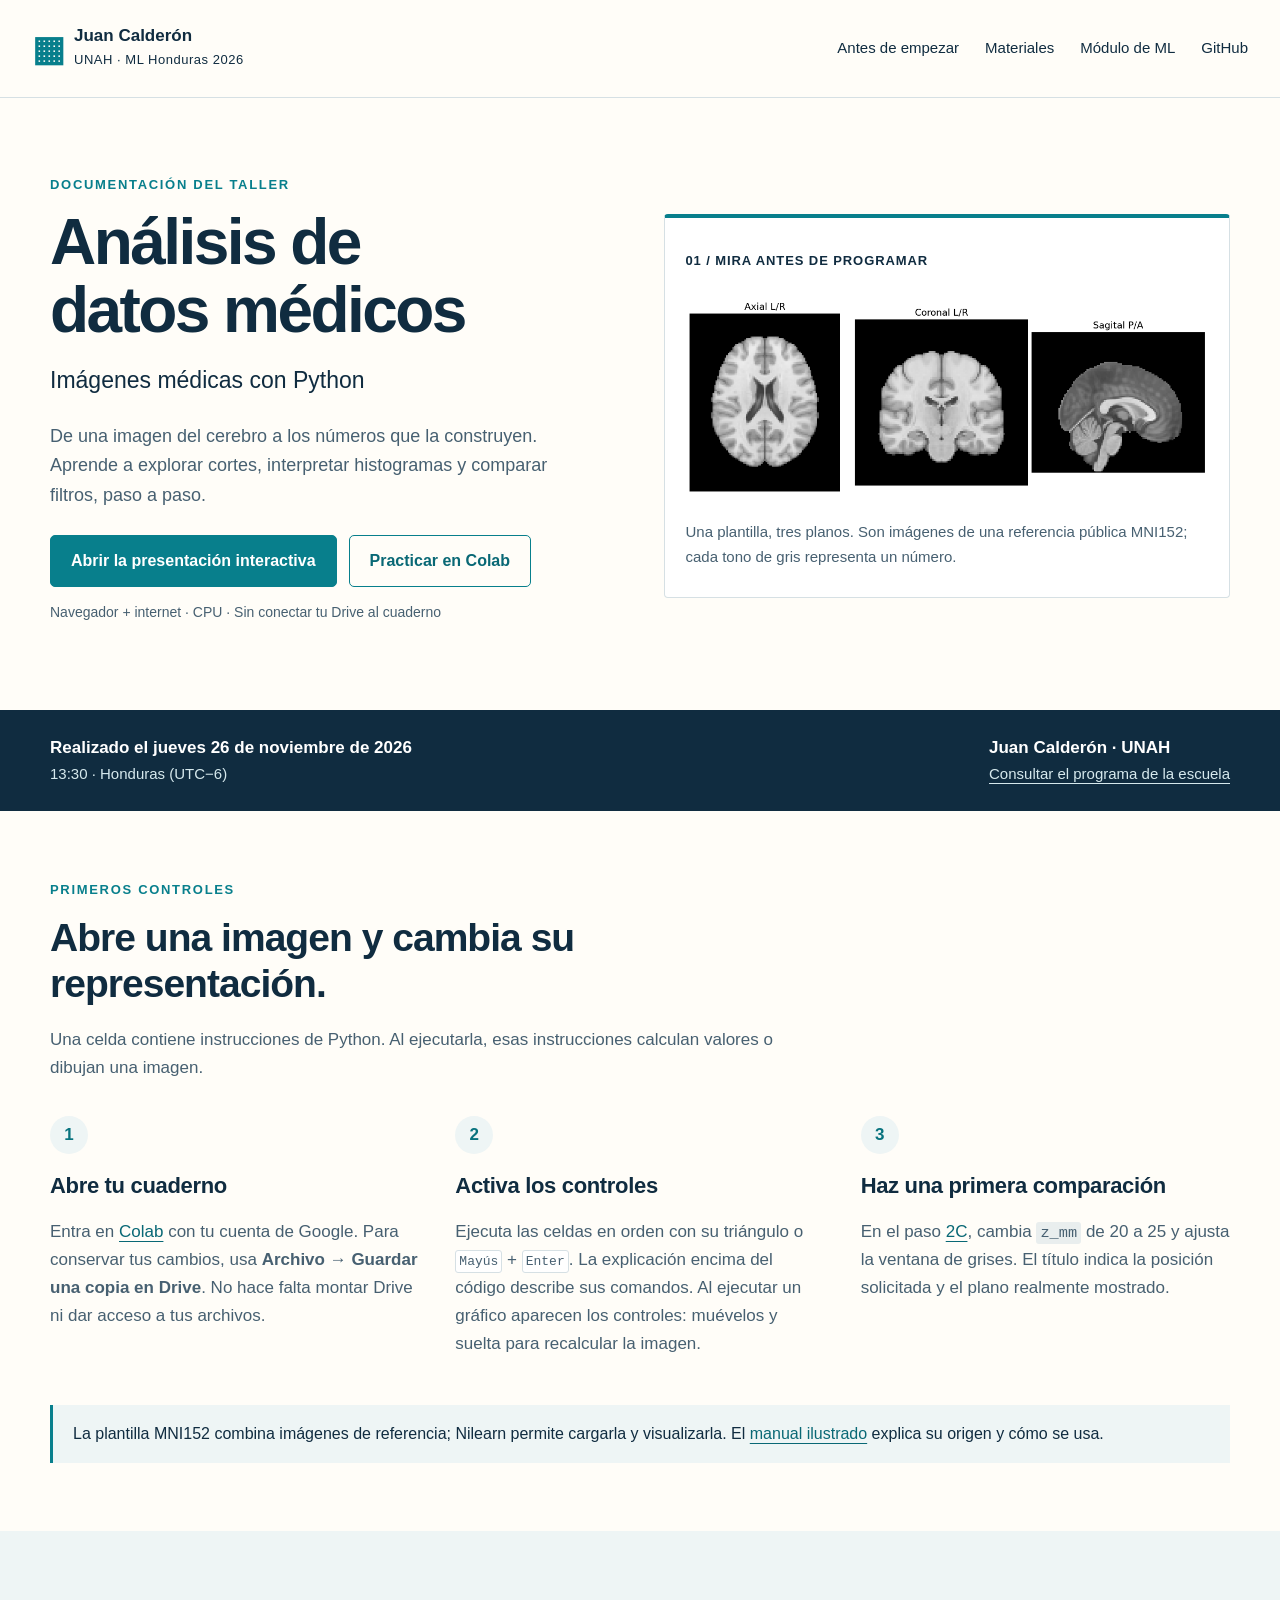
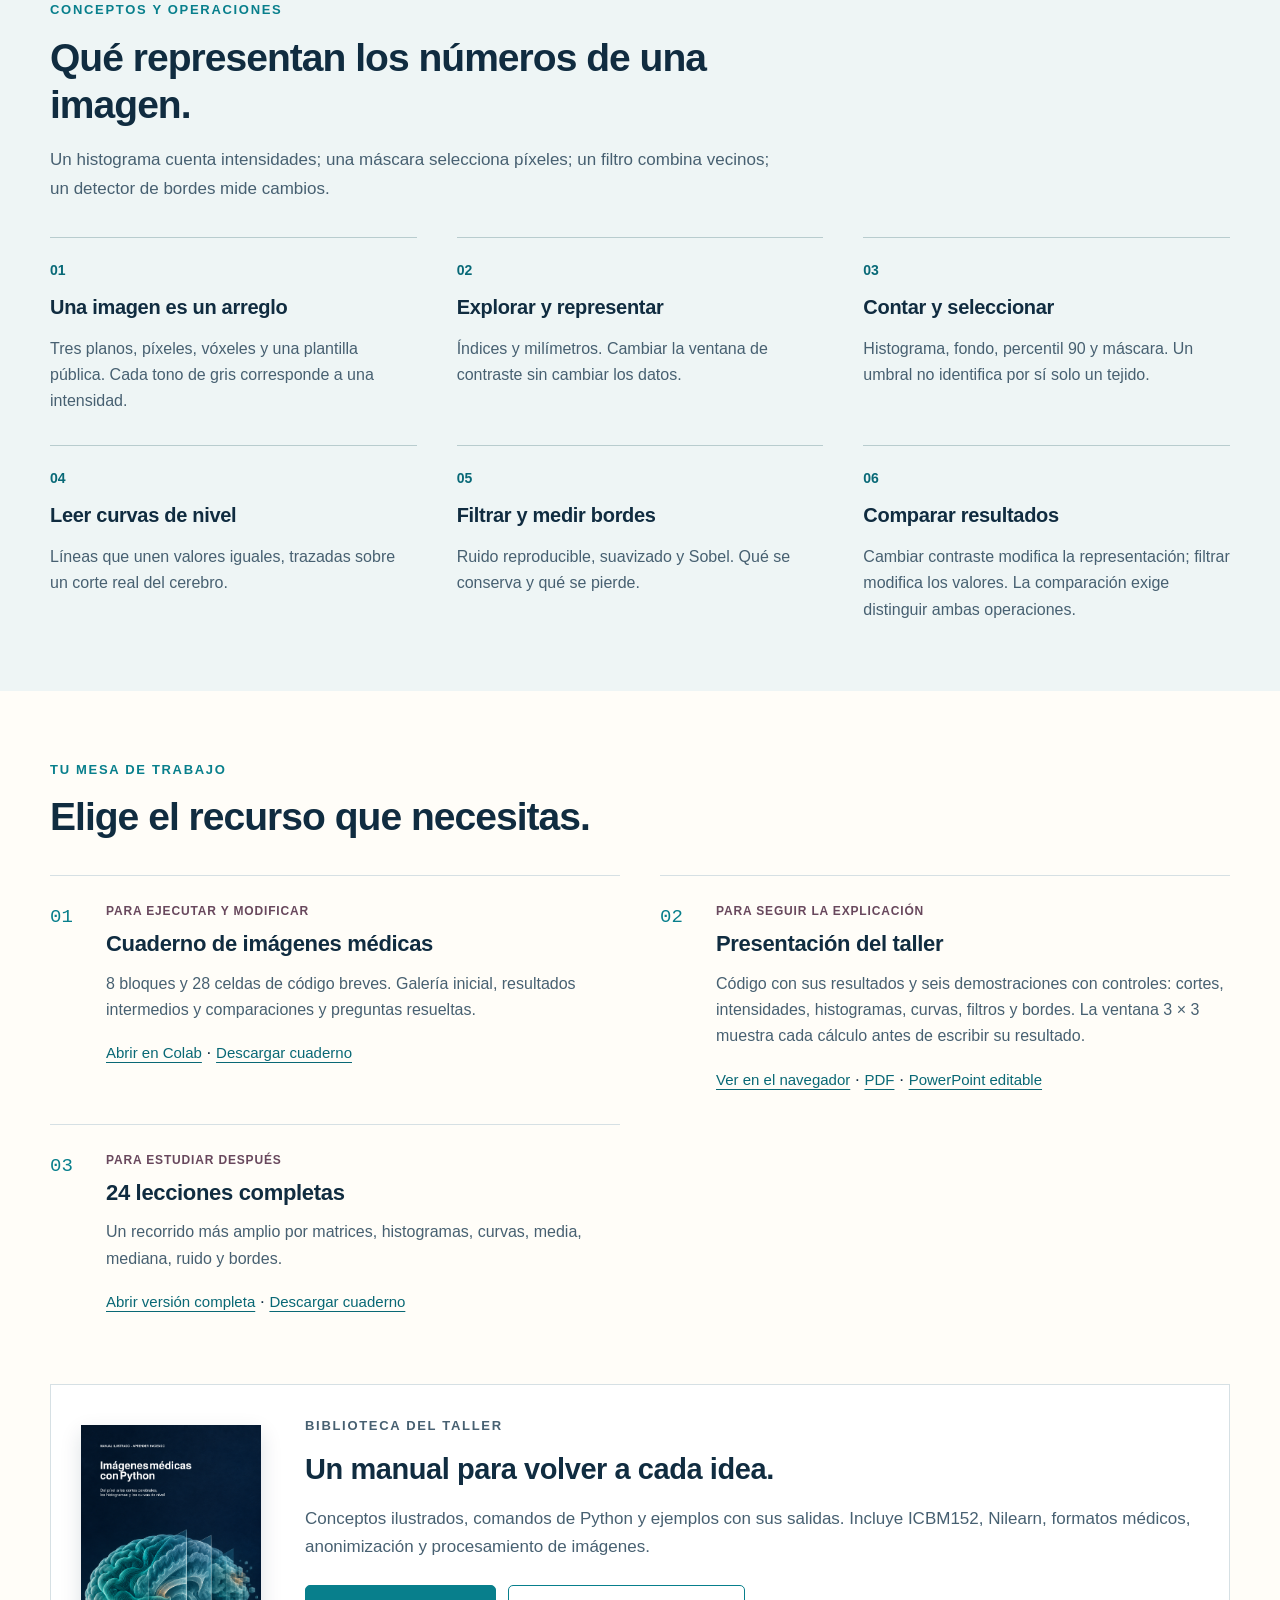
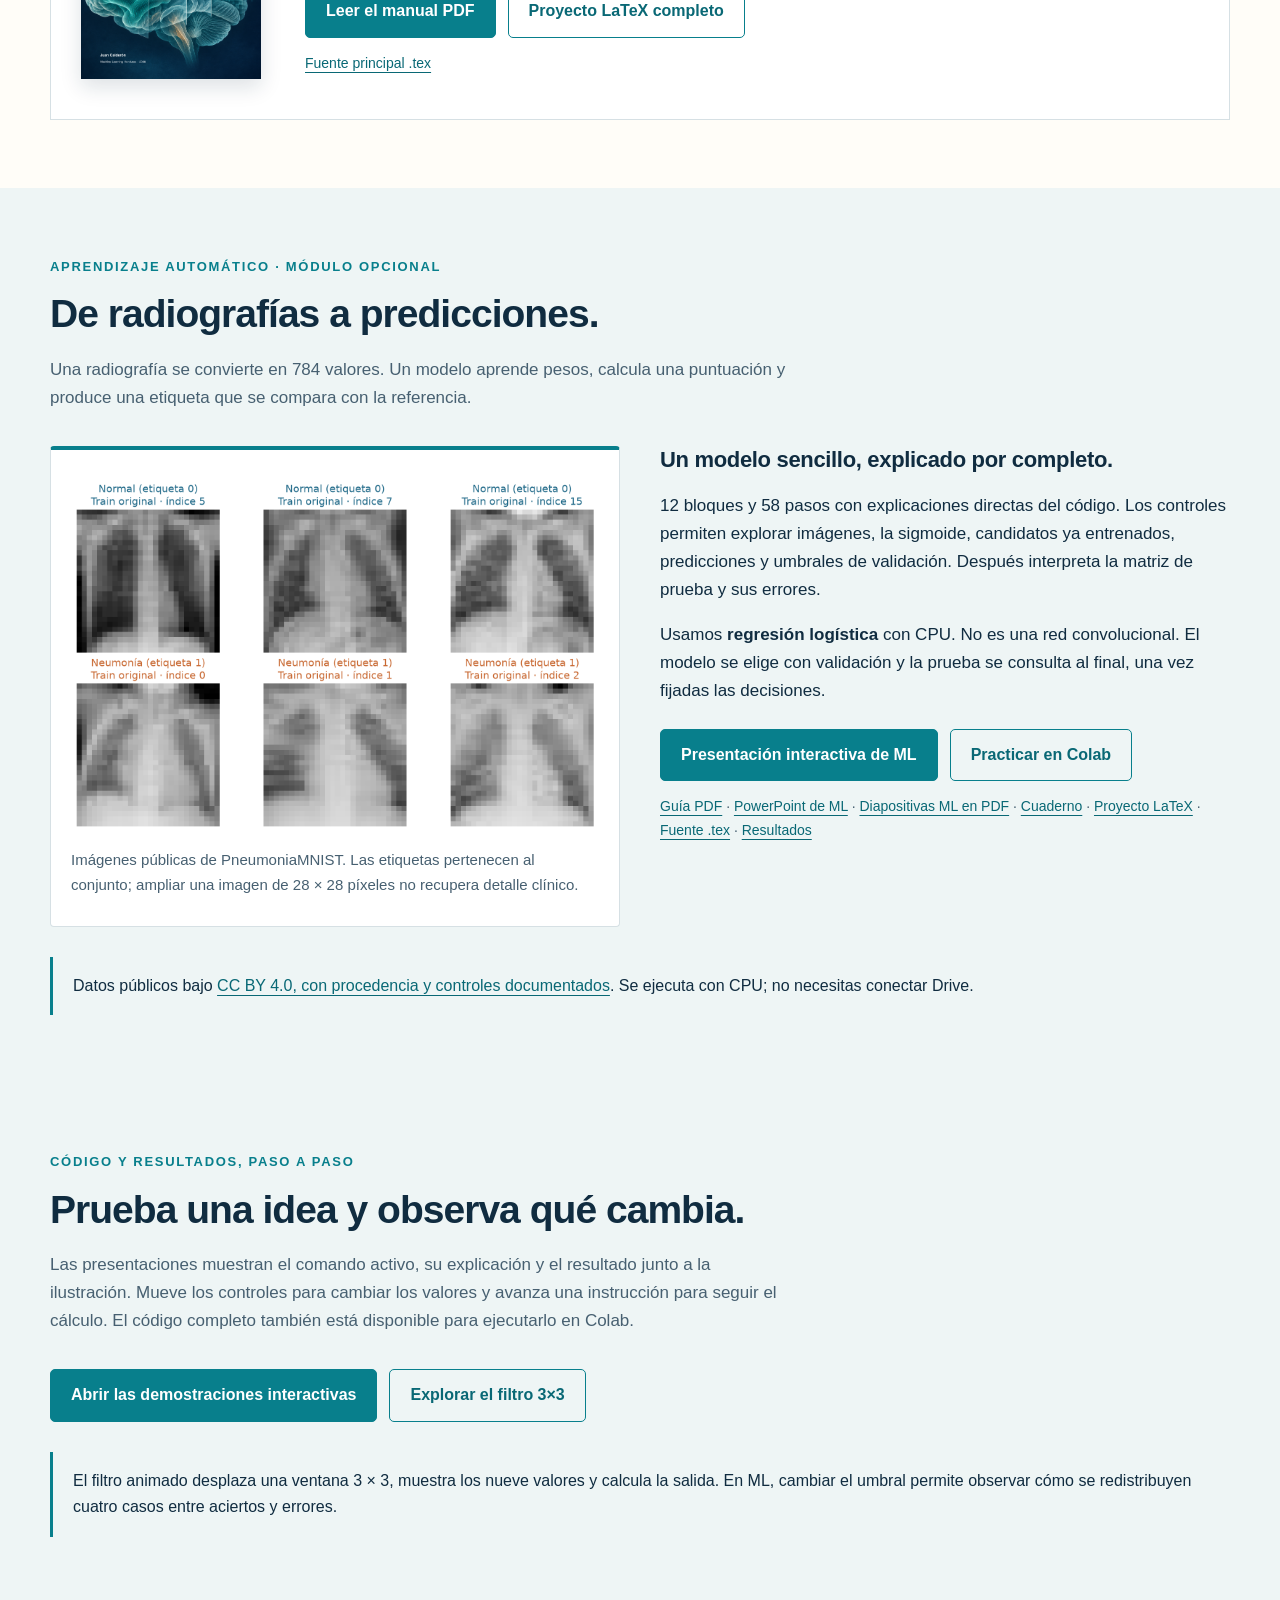
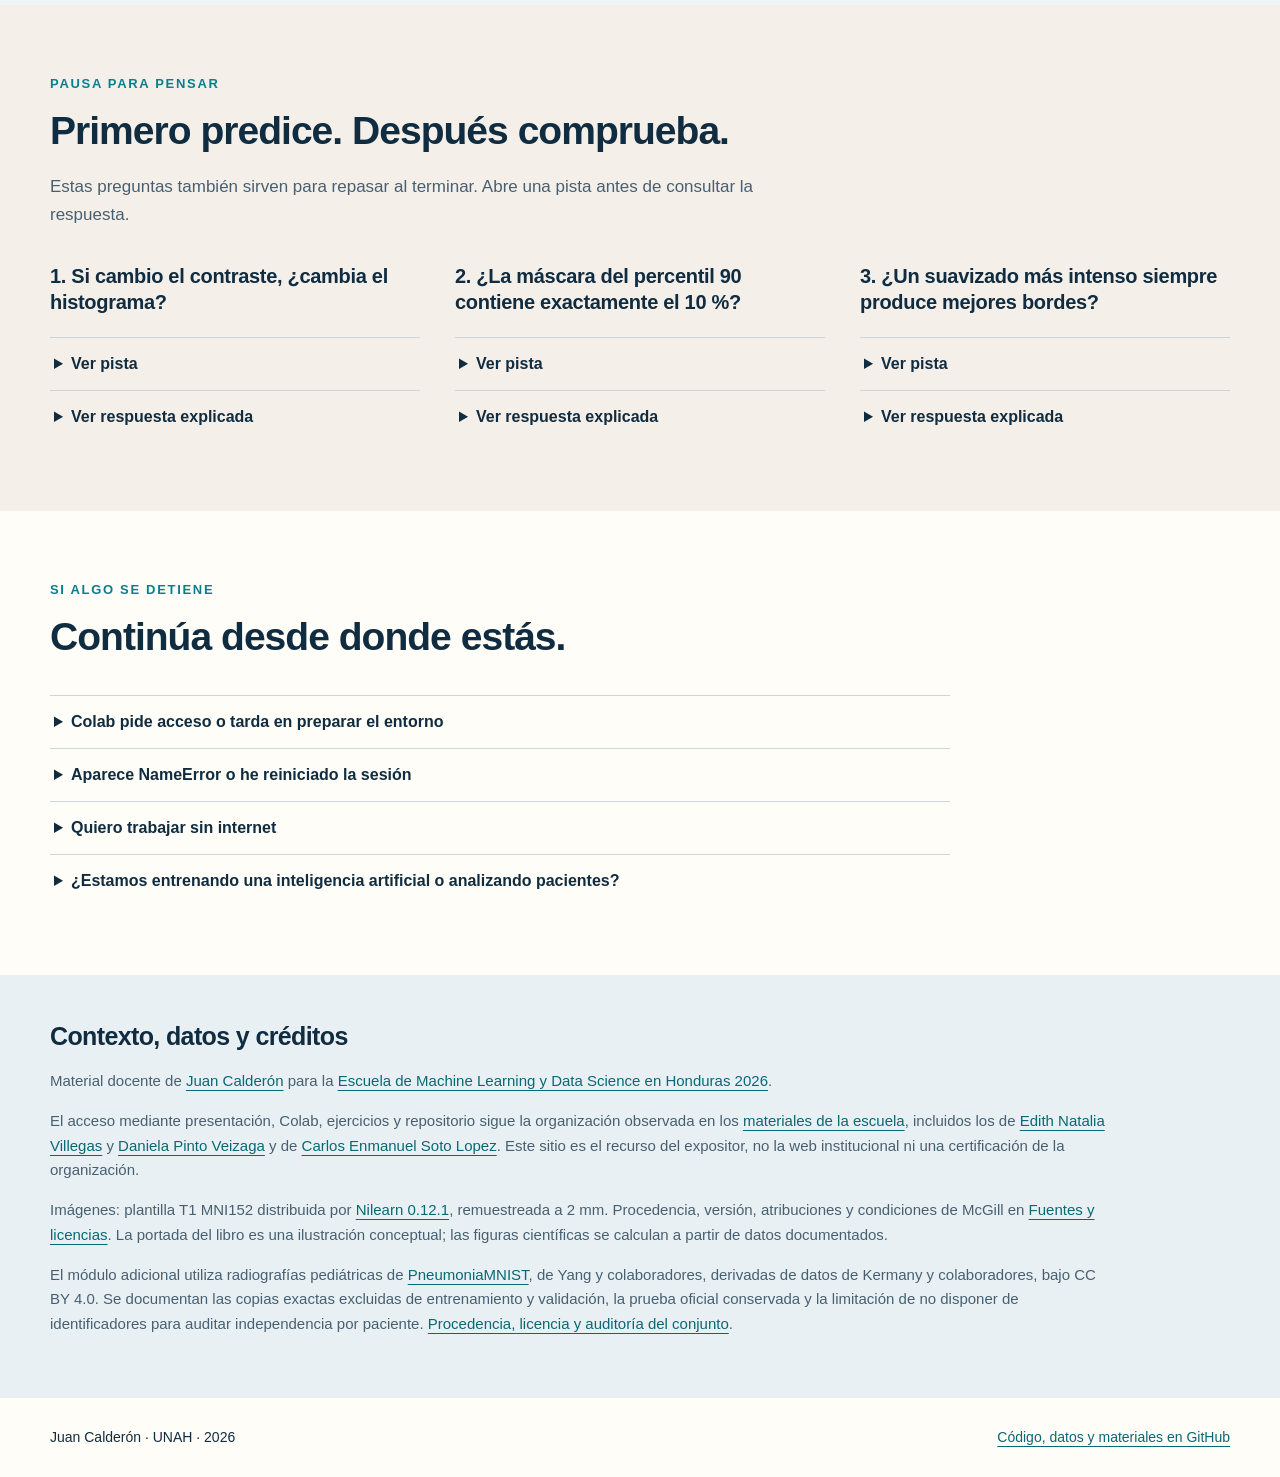
==== commit 61513e00: "Retirar enlaces a la guía personal de GitHub" ====
--- a/index.html
+++ b/index.html
@@ -25,7 +25,7 @@
 <article class="resource"><span class="resource-number">02</span><div><p class="tag">Para seguir la explicación</p><h3>Presentación del taller</h3><p>Código con sus resultados y seis demostraciones con controles: cortes, intensidades, histogramas, curvas, filtros y bordes. La ventana 3 × 3 muestra cada cálculo antes de escribir su resultado.</p><a href="presentacion.html">Ver en el navegador</a> · <a href="Presentacion_taller.pdf">PDF</a> · <a href="Presentacion_taller.pptx" download>PowerPoint editable</a></div></article>
 
 <article class="resource"><span class="resource-number">03</span><div><p class="tag">Para estudiar después</p><h3>24 lecciones completas</h3><p>Un recorrido más amplio por matrices, histogramas, curvas, media, mediana, ruido y bordes.</p><a href="https://colab.research.google.com/github/FisikMedik/taller-imagenes-medicas-python/blob/main/Taller_imagenes_medicas.ipynb">Abrir versión completa</a> · <a href="Taller_imagenes_medicas.ipynb" download>Descargar cuaderno</a></div></article>
-</div><article class="book"><a href="Guia_visual_imagenes_medicas.pdf" aria-label="Leer el manual ilustrado"><img src="Portada_manual.png" width="794" height="1123" alt="Portada del manual Imágenes médicas con Python" loading="lazy"></a><div><p class="eyebrow">Biblioteca del taller</p><h3>Un manual para volver a cada idea.</h3><p>Conceptos ilustrados, comandos de Python y ejemplos con sus salidas. Incluye ICBM152, Nilearn, formatos médicos, anonimización y procesamiento de imágenes.</p><div class="actions"><a class="button primary" href="Guia_visual_imagenes_medicas.pdf">Leer el manual PDF</a><a class="button secondary" href="Fuente_LaTeX_manual.zip" download>Proyecto LaTeX completo</a></div><p class="small"><a href="Guia_GitHub_paso_a_paso.pdf">Guía de GitHub y Colab</a> · <a href="Guia_visual_imagenes_medicas.tex" download>Fuente principal .tex</a></p></div></article></section>
+</div><article class="book"><a href="Guia_visual_imagenes_medicas.pdf" aria-label="Leer el manual ilustrado"><img src="Portada_manual.png" width="794" height="1123" alt="Portada del manual Imágenes médicas con Python" loading="lazy"></a><div><p class="eyebrow">Biblioteca del taller</p><h3>Un manual para volver a cada idea.</h3><p>Conceptos ilustrados, comandos de Python y ejemplos con sus salidas. Incluye ICBM152, Nilearn, formatos médicos, anonimización y procesamiento de imágenes.</p><div class="actions"><a class="button primary" href="Guia_visual_imagenes_medicas.pdf">Leer el manual PDF</a><a class="button secondary" href="Fuente_LaTeX_manual.zip" download>Proyecto LaTeX completo</a></div><p class="small"><a href="Guia_visual_imagenes_medicas.tex" download>Fuente principal .tex</a></p></div></article></section>
 <section class="learning section" id="modulo-ml"><div class="wrap"><div class="section-heading"><p class="eyebrow">Aprendizaje automático · Módulo opcional</p><h2>De radiografías a predicciones.</h2><p>Una radiografía se convierte en 784 valores. Un modelo aprende pesos, calcula una puntuación y produce una etiqueta que se compara con la referencia.</p></div><div class="resources"><figure class="hero-figure"><img src="[data-uri]" alt="Seis radiografías pediátricas de entrenamiento de PneumoniaMNIST, con sus etiquetas publicadas, reducidas a 28 por 28 píxeles." style="width:100%;height:auto;margin:0 0 16px"><figcaption>Imágenes públicas de PneumoniaMNIST. Las etiquetas pertenecen al conjunto; ampliar una imagen de 28 × 28 píxeles no recupera detalle clínico.</figcaption></figure><article><h3>Un modelo sencillo, explicado por completo.</h3><p>12 bloques y 58 pasos con explicaciones directas del código. Los controles permiten explorar imágenes, la sigmoide, candidatos ya entrenados, predicciones y umbrales de validación. Después interpreta la matriz de prueba y sus errores.</p><p>Usamos <strong>regresión logística</strong> con CPU. No es una red convolucional. El modelo se elige con validación y la prueba se consulta al final, una vez fijadas las decisiones.</p><div class="actions"><a class="button primary" href="presentacion_ml.html">Presentación interactiva de ML</a><a class="button secondary" href="https://colab.research.google.com/github/FisikMedik/taller-imagenes-medicas-python/blob/main/Modulo_ML_radiografias.ipynb">Practicar en Colab</a></div><p class="small"><a href="Guia_modulo_ML.pdf">Guía PDF</a> · <a href="Presentacion_modulo_ML.pptx" download>PowerPoint de ML</a> · <a href="Presentacion_modulo_ML.pdf">Diapositivas ML en PDF</a> · <a href="Modulo_ML_radiografias.ipynb" download>Cuaderno</a> · <a href="Fuente_LaTeX_modulo_ML.zip" download>Proyecto LaTeX</a> · <a href="Guia_modulo_ML.tex" download>Fuente .tex</a> · <a href="resultados_modulo_ml.json">Resultados</a></p></article></div><p class="note">Datos públicos bajo <a href="datos/FUENTES_PneumoniaMNIST.txt">CC BY 4.0, con procedencia y controles documentados</a>. Se ejecuta con CPU; no necesitas conectar Drive.</p></div></section>
 <section class="learning section" id="codigo-y-resultados"><div class="wrap"><div class="section-heading"><p class="eyebrow">Código y resultados, paso a paso</p><h2>Prueba una idea y observa qué cambia.</h2><p>Las presentaciones muestran el comando activo, su explicación y el resultado junto a la ilustración. Mueve los controles para cambiar los valores y avanza una instrucción para seguir el cálculo. El código completo también está disponible para ejecutarlo en Colab.</p></div><div class="actions"><a class="button primary" href="presentacion.html#7">Abrir las demostraciones interactivas</a><a class="button secondary" href="presentacion.html#11">Explorar el filtro 3×3</a></div><p class="note">El filtro animado desplaza una ventana 3 × 3, muestra los nueve valores y calcula la salida. En ML, cambiar el umbral permite observar cómo se redistribuyen cuatro casos entre aciertos y errores.</p></div></section><section class="practice section"><div class="wrap"><div class="section-heading"><p class="eyebrow">Pausa para pensar</p><h2>Primero predice. Después comprueba.</h2><p>Estas preguntas también sirven para repasar al terminar. Abre una pista antes de consultar la respuesta.</p></div><div class="questions"><article><h3>1. Si cambio el contraste, ¿cambia el histograma?</h3><details><summary>Ver pista</summary><p>El histograma cuenta los valores de la matriz original. La ventana decide qué gris se usa para dibujar cada valor.</p></details><details><summary>Ver respuesta explicada</summary><p>No, si sólo cambias <code>vmin</code> y <code>vmax</code> al mostrar la imagen. Los números originales siguen iguales y sus frecuencias también. Un filtro sí calcula nuevos valores; entonces el histograma puede cambiar.</p></details></article><article><h3>2. ¿La máscara del percentil 90 contiene exactamente el 10 %?</h3><details><summary>Ver pista</summary><p>Piensa en varios píxeles que comparten el valor del umbral. La comparación incluye todos los que cumplen <code>valor ≥ p90</code>.</p></details><details><summary>Ver respuesta explicada</summary><p>No necesariamente: los empates pueden superar el 10 %. En el corte axial k=46 de esta copia se seleccionan 523 de 4 859 valores sin fondo: aproximadamente 10,76 %. La máscara es una selección numérica, no una clasificación anatómica validada.</p></details></article><article><h3>3. ¿Un suavizado más intenso siempre produce mejores bordes?</h3><details><summary>Ver pista</summary><p>El ruido genera cambios bruscos, pero los detalles pequeños también. El filtro no sabe cuál de ellos deseas conservar.</p></details><details><summary>Ver respuesta explicada</summary><p>No. El suavizado puede reducir bordes causados por ruido, pero también borrar detalles o juntar estructuras. Compara con la misma entrada y escala de visualización. Elegir un parámetro requiere definir qué información interesa conservar.</p></details></article></div></div></section>
 <section class="wrap section"><div class="section-heading"><p class="eyebrow">Si algo se detiene</p><h2>Continúa desde donde estás.</h2></div><div class="faq"><details><summary>Colab pide acceso o tarda en preparar el entorno</summary><p>Inicia sesión en Google y espera a que termine la primera celda antes de ejecutar otra. No selecciones GPU. Si hoy no puedes ejecutar, las figuras ya están guardadas en el cuaderno y puedes usar los controles de la presentación para comparar imágenes.</p></details><details><summary>Aparece NameError o he reiniciado la sesión</summary><p>Una celda utiliza variables creadas antes. Ejecuta desde la primera y sigue en orden. Los controles junto a cada gráfico recalculan esa vista al moverlos. Si editas directamente una variable en el código, ejecuta la celda para aplicar el cambio.</p></details><details><summary>Quiero trabajar sin internet</summary><p>Descarga la presentación PDF o guarda la presentación interactiva HTML. Esta última incluye sus imágenes y controles para abrirla sin internet. Para ejecutar Python localmente, descarga el repositorio completo e instala sus bibliotecas siguiendo el <a href="https://github.com/FisikMedik/taller-imagenes-medicas-python#usarlo-en-tu-computadora">README</a>; esa preparación inicial necesita internet.</p></details><details><summary>¿Estamos entrenando una inteligencia artificial o analizando pacientes?</summary><p>En el módulo principal aprendemos a representar y procesar imágenes con una plantilla cerebral pública. En el <a href="presentacion_ml.html">módulo opcional adicional</a> sí entrenamos un clasificador con radiografías públicas etiquetadas y evaluamos sus errores. Ninguna de las dos prácticas constituye una herramienta diagnóstica validada. En estudios reales, convertir DICOM a NIfTI no anonimiza por sí solo los datos.</p></details></div></section>
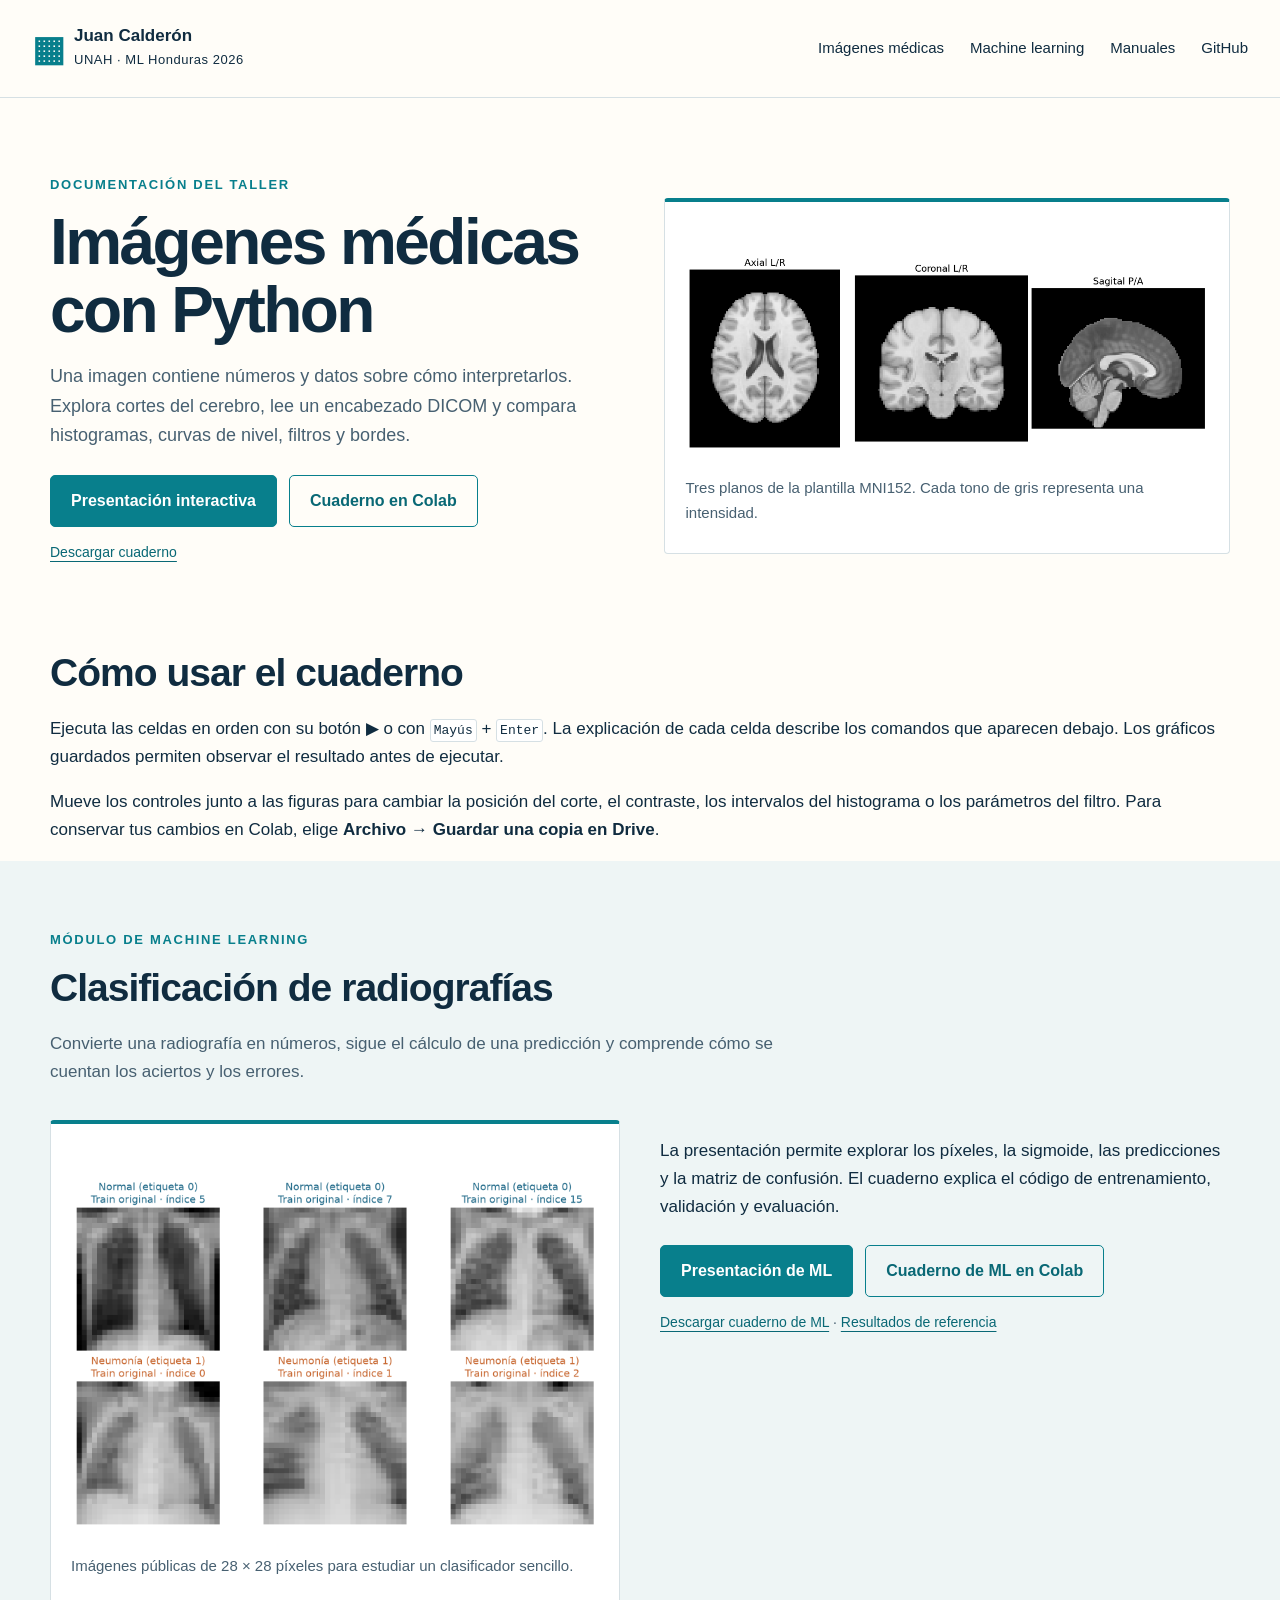
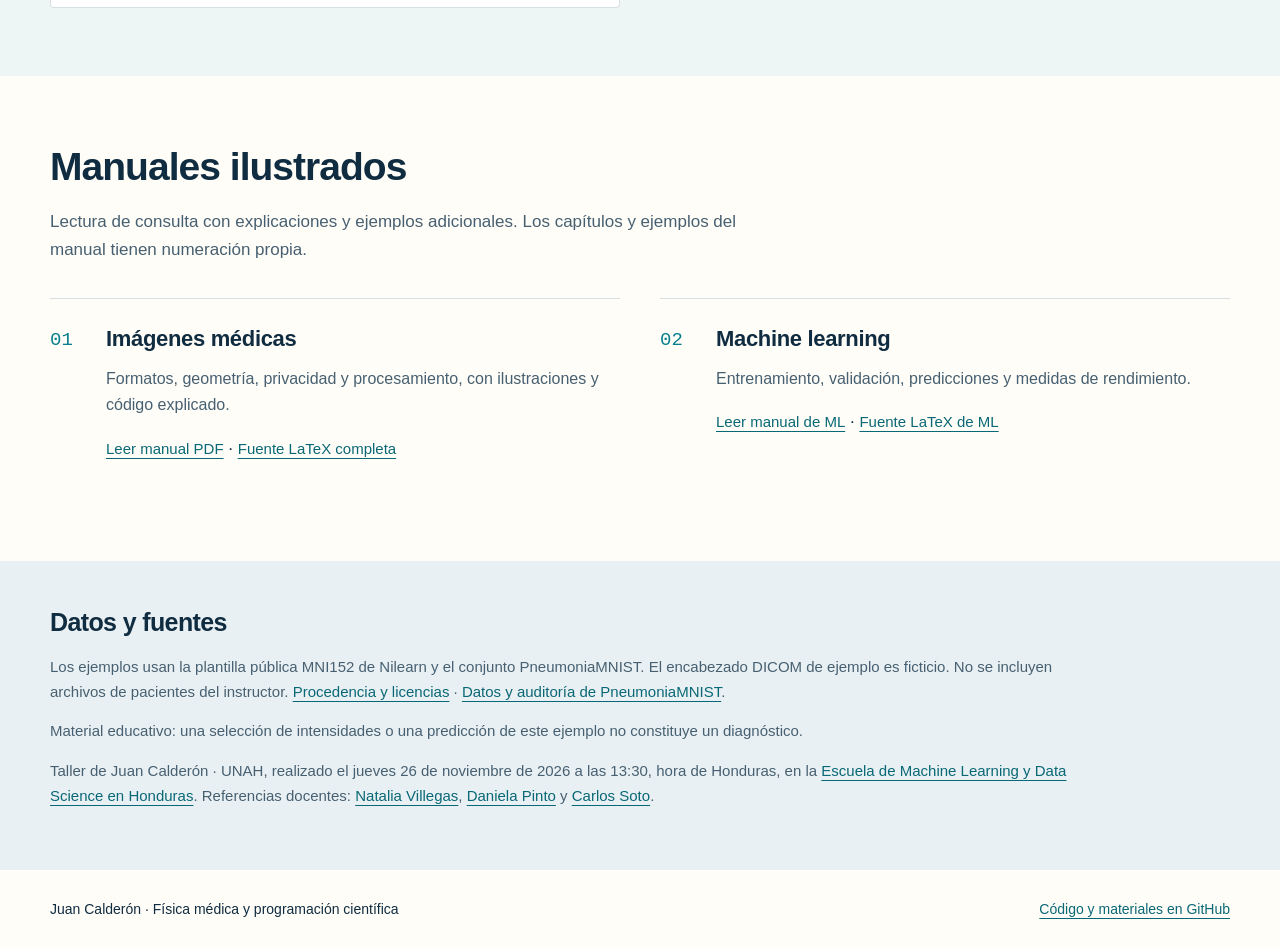
==== commit b13c8533: "Unificar el cuaderno y simplificar los materiales públicos" ====
--- a/index.html
+++ b/index.html
@@ -1,34 +1,19 @@
 <!doctype html>
-<html lang="es">
-<head>
+<html lang="es"><head>
 <meta charset="utf-8"><meta name="viewport" content="width=device-width,initial-scale=1">
-<title>Análisis de datos médicos · Juan Calderón · ML Honduras 2026</title>
-<meta name="description" content="Taller de Juan Calderón para la Escuela de Machine Learning y Data Science en Honduras. Imágenes médicas con Python: Colab, diapositivas y manual ilustrado.">
-<meta property="og:title" content="Análisis de datos médicos · Imágenes médicas con Python">
-<meta property="og:description" content="Explora, mide y transforma imágenes con código explicado. Colab, presentación y manual de Juan Calderón · UNAH.">
-<meta property="og:image" content="https://FisikMedik.github.io/taller-imagenes-medicas-python/imagenes/mri_intensity.png">
+<title>Imágenes médicas con Python · Juan Calderón</title>
+<meta name="description" content="Imágenes médicas y machine learning con Python: cuadernos explicados, presentaciones interactivas y manuales ilustrados.">
+<meta property="og:title" content="Imágenes médicas con Python · Juan Calderón">
+<meta property="og:description" content="Observa una imagen, modifica sus valores y comprende cada operación.">
+<meta property="og:image" content="https://fisikmedik.github.io/taller-imagenes-medicas-python/imagenes/mri_intensity.png">
 <meta name="theme-color" content="#102c40"><link rel="stylesheet" href="estilo_web.css">
-</head>
-<body>
+</head><body>
 <a class="skip" href="#contenido">Saltar al contenido</a>
-<header class="site-header"><a class="brand" href="index.html"><span class="brand-symbol" aria-hidden="true">▦</span> Juan Calderón <small>UNAH · ML Honduras 2026</small></a><nav aria-label="Principal"><a href="#preparacion">Antes de empezar</a><a href="#materiales">Materiales</a><a href="#modulo-ml">Módulo de ML</a><a href="https://github.com/FisikMedik/taller-imagenes-medicas-python">GitHub</a></nav></header>
+<header class="site-header"><a class="brand" href="index.html"><span class="brand-symbol" aria-hidden="true">▦</span> Juan Calderón <small>UNAH · ML Honduras 2026</small></a><nav aria-label="Principal"><a href="#imagenes">Imágenes médicas</a><a href="#modulo-ml">Machine learning</a><a href="#manuales">Manuales</a><a href="https://github.com/FisikMedik/taller-imagenes-medicas-python">GitHub</a></nav></header>
 <main id="contenido">
-<section class="hero wrap" aria-labelledby="titulo">
-<div><p class="eyebrow">Documentación del taller</p><h1 id="titulo">Análisis de<br>datos médicos</h1><p class="subtitle">Imágenes médicas con Python</p><p class="hero-copy">De una imagen del cerebro a los números que la construyen. Aprende a explorar cortes, interpretar histogramas y comparar filtros, paso a paso.</p><div class="actions"><a class="button primary" href="presentacion.html">Abrir la presentación interactiva</a><a class="button secondary" href="https://colab.research.google.com/github/FisikMedik/taller-imagenes-medicas-python/blob/main/Taller_en_vivo_60min.ipynb">Practicar en Colab</a></div><p class="small">Navegador + internet · CPU · Sin conectar tu Drive al cuaderno</p></div>
-<figure class="hero-figure"><span class="figure-label">01 / Mira antes de programar</span><img src="imagenes/mri_intensity.png" alt="Tres vistas de una misma plantilla cerebral: axial, coronal y sagital." width="1958" height="740"><figcaption>Una plantilla, tres planos. Son imágenes de una referencia pública MNI152; cada tono de gris representa un número.</figcaption></figure>
-</section>
-<aside class="event-strip"><div class="wrap"><div><strong>Realizado el jueves 26 de noviembre de 2026</strong><span>13:30 · Honduras (UTC−6)</span></div><div><strong>Juan Calderón · UNAH</strong><a href="https://machine-learning-honduras.org/programa/">Consultar el programa de la escuela</a></div></div></aside>
-<section class="wrap section" id="preparacion"><div class="section-heading"><p class="eyebrow">Primeros controles</p><h2>Abre una imagen y cambia su representación.</h2><p>Una celda contiene instrucciones de Python. Al ejecutarla, esas instrucciones calculan valores o dibujan una imagen.</p></div><ol class="prep"><li><span class="step">1</span><h3>Abre tu cuaderno</h3><p>Entra en <a href="https://colab.research.google.com/github/FisikMedik/taller-imagenes-medicas-python/blob/main/Taller_en_vivo_60min.ipynb">Colab</a> con tu cuenta de Google. Para conservar tus cambios, usa <strong>Archivo → Guardar una copia en Drive</strong>. No hace falta montar Drive ni dar acceso a tus archivos.</p></li><li><span class="step">2</span><h3>Activa los controles</h3><p>Ejecuta las celdas en orden con su triángulo o <kbd>Mayús</kbd> + <kbd>Enter</kbd>. La explicación encima del código describe sus comandos. Al ejecutar un gráfico aparecen los controles: muévelos y suelta para recalcular la imagen.</p></li><li><span class="step">3</span><h3>Haz una primera comparación</h3><p>En el paso <a href="https://colab.research.google.com/github/FisikMedik/taller-imagenes-medicas-python/blob/main/Taller_en_vivo_60min.ipynb#scrollTo=codigo-2c">2C</a>, cambia <code>z_mm</code> de 20 a 25 y ajusta la ventana de grises. El título indica la posición solicitada y el plano realmente mostrado.</p></li></ol><p class="note">La plantilla MNI152 combina imágenes de referencia; Nilearn permite cargarla y visualizarla. El <a href="Guia_visual_imagenes_medicas.pdf">manual ilustrado</a> explica su origen y cómo se usa.</p></section>
-<section class="learning section"><div class="wrap"><div class="section-heading"><p class="eyebrow">Conceptos y operaciones</p><h2>Qué representan los números de una imagen.</h2><p>Un histograma cuenta intensidades; una máscara selecciona píxeles; un filtro combina vecinos; un detector de bordes mide cambios.</p></div><div class="route"><article><span>01</span><h3>Una imagen es un arreglo</h3><p>Tres planos, píxeles, vóxeles y una plantilla pública. Cada tono de gris corresponde a una intensidad.</p></article><article><span>02</span><h3>Explorar y representar</h3><p>Índices y milímetros. Cambiar la ventana de contraste sin cambiar los datos.</p></article><article><span>03</span><h3>Contar y seleccionar</h3><p>Histograma, fondo, percentil 90 y máscara. Un umbral no identifica por sí solo un tejido.</p></article><article><span>04</span><h3>Leer curvas de nivel</h3><p>Líneas que unen valores iguales, trazadas sobre un corte real del cerebro.</p></article><article><span>05</span><h3>Filtrar y medir bordes</h3><p>Ruido reproducible, suavizado y Sobel. Qué se conserva y qué se pierde.</p></article><article><span>06</span><h3>Comparar resultados</h3><p>Cambiar contraste modifica la representación; filtrar modifica los valores. La comparación exige distinguir ambas operaciones.</p></article></div></div></section>
-<section class="wrap section" id="materiales"><div class="section-heading"><p class="eyebrow">Tu mesa de trabajo</p><h2>Elige el recurso que necesitas.</h2></div><div class="resources">
-<article class="resource"><span class="resource-number">01</span><div><p class="tag">Para ejecutar y modificar</p><h3>Cuaderno de imágenes médicas</h3><p>8 bloques y 28 celdas de código breves. Galería inicial, resultados intermedios y comparaciones y preguntas resueltas.</p><a href="https://colab.research.google.com/github/FisikMedik/taller-imagenes-medicas-python/blob/main/Taller_en_vivo_60min.ipynb">Abrir en Colab</a> · <a href="Taller_en_vivo_60min.ipynb" download>Descargar cuaderno</a></div></article>
-<article class="resource"><span class="resource-number">02</span><div><p class="tag">Para seguir la explicación</p><h3>Presentación del taller</h3><p>Código con sus resultados y seis demostraciones con controles: cortes, intensidades, histogramas, curvas, filtros y bordes. La ventana 3 × 3 muestra cada cálculo antes de escribir su resultado.</p><a href="presentacion.html">Ver en el navegador</a> · <a href="Presentacion_taller.pdf">PDF</a> · <a href="Presentacion_taller.pptx" download>PowerPoint editable</a></div></article>
-
-<article class="resource"><span class="resource-number">03</span><div><p class="tag">Para estudiar después</p><h3>24 lecciones completas</h3><p>Un recorrido más amplio por matrices, histogramas, curvas, media, mediana, ruido y bordes.</p><a href="https://colab.research.google.com/github/FisikMedik/taller-imagenes-medicas-python/blob/main/Taller_imagenes_medicas.ipynb">Abrir versión completa</a> · <a href="Taller_imagenes_medicas.ipynb" download>Descargar cuaderno</a></div></article>
-</div><article class="book"><a href="Guia_visual_imagenes_medicas.pdf" aria-label="Leer el manual ilustrado"><img src="Portada_manual.png" width="794" height="1123" alt="Portada del manual Imágenes médicas con Python" loading="lazy"></a><div><p class="eyebrow">Biblioteca del taller</p><h3>Un manual para volver a cada idea.</h3><p>Conceptos ilustrados, comandos de Python y ejemplos con sus salidas. Incluye ICBM152, Nilearn, formatos médicos, anonimización y procesamiento de imágenes.</p><div class="actions"><a class="button primary" href="Guia_visual_imagenes_medicas.pdf">Leer el manual PDF</a><a class="button secondary" href="Fuente_LaTeX_manual.zip" download>Proyecto LaTeX completo</a></div><p class="small"><a href="Guia_visual_imagenes_medicas.tex" download>Fuente principal .tex</a></p></div></article></section>
-<section class="learning section" id="modulo-ml"><div class="wrap"><div class="section-heading"><p class="eyebrow">Aprendizaje automático · Módulo opcional</p><h2>De radiografías a predicciones.</h2><p>Una radiografía se convierte en 784 valores. Un modelo aprende pesos, calcula una puntuación y produce una etiqueta que se compara con la referencia.</p></div><div class="resources"><figure class="hero-figure"><img src="[data-uri]" alt="Seis radiografías pediátricas de entrenamiento de PneumoniaMNIST, con sus etiquetas publicadas, reducidas a 28 por 28 píxeles." style="width:100%;height:auto;margin:0 0 16px"><figcaption>Imágenes públicas de PneumoniaMNIST. Las etiquetas pertenecen al conjunto; ampliar una imagen de 28 × 28 píxeles no recupera detalle clínico.</figcaption></figure><article><h3>Un modelo sencillo, explicado por completo.</h3><p>12 bloques y 58 pasos con explicaciones directas del código. Los controles permiten explorar imágenes, la sigmoide, candidatos ya entrenados, predicciones y umbrales de validación. Después interpreta la matriz de prueba y sus errores.</p><p>Usamos <strong>regresión logística</strong> con CPU. No es una red convolucional. El modelo se elige con validación y la prueba se consulta al final, una vez fijadas las decisiones.</p><div class="actions"><a class="button primary" href="presentacion_ml.html">Presentación interactiva de ML</a><a class="button secondary" href="https://colab.research.google.com/github/FisikMedik/taller-imagenes-medicas-python/blob/main/Modulo_ML_radiografias.ipynb">Practicar en Colab</a></div><p class="small"><a href="Guia_modulo_ML.pdf">Guía PDF</a> · <a href="Presentacion_modulo_ML.pptx" download>PowerPoint de ML</a> · <a href="Presentacion_modulo_ML.pdf">Diapositivas ML en PDF</a> · <a href="Modulo_ML_radiografias.ipynb" download>Cuaderno</a> · <a href="Fuente_LaTeX_modulo_ML.zip" download>Proyecto LaTeX</a> · <a href="Guia_modulo_ML.tex" download>Fuente .tex</a> · <a href="resultados_modulo_ml.json">Resultados</a></p></article></div><p class="note">Datos públicos bajo <a href="datos/FUENTES_PneumoniaMNIST.txt">CC BY 4.0, con procedencia y controles documentados</a>. Se ejecuta con CPU; no necesitas conectar Drive.</p></div></section>
-<section class="learning section" id="codigo-y-resultados"><div class="wrap"><div class="section-heading"><p class="eyebrow">Código y resultados, paso a paso</p><h2>Prueba una idea y observa qué cambia.</h2><p>Las presentaciones muestran el comando activo, su explicación y el resultado junto a la ilustración. Mueve los controles para cambiar los valores y avanza una instrucción para seguir el cálculo. El código completo también está disponible para ejecutarlo en Colab.</p></div><div class="actions"><a class="button primary" href="presentacion.html#7">Abrir las demostraciones interactivas</a><a class="button secondary" href="presentacion.html#11">Explorar el filtro 3×3</a></div><p class="note">El filtro animado desplaza una ventana 3 × 3, muestra los nueve valores y calcula la salida. En ML, cambiar el umbral permite observar cómo se redistribuyen cuatro casos entre aciertos y errores.</p></div></section><section class="practice section"><div class="wrap"><div class="section-heading"><p class="eyebrow">Pausa para pensar</p><h2>Primero predice. Después comprueba.</h2><p>Estas preguntas también sirven para repasar al terminar. Abre una pista antes de consultar la respuesta.</p></div><div class="questions"><article><h3>1. Si cambio el contraste, ¿cambia el histograma?</h3><details><summary>Ver pista</summary><p>El histograma cuenta los valores de la matriz original. La ventana decide qué gris se usa para dibujar cada valor.</p></details><details><summary>Ver respuesta explicada</summary><p>No, si sólo cambias <code>vmin</code> y <code>vmax</code> al mostrar la imagen. Los números originales siguen iguales y sus frecuencias también. Un filtro sí calcula nuevos valores; entonces el histograma puede cambiar.</p></details></article><article><h3>2. ¿La máscara del percentil 90 contiene exactamente el 10 %?</h3><details><summary>Ver pista</summary><p>Piensa en varios píxeles que comparten el valor del umbral. La comparación incluye todos los que cumplen <code>valor ≥ p90</code>.</p></details><details><summary>Ver respuesta explicada</summary><p>No necesariamente: los empates pueden superar el 10 %. En el corte axial k=46 de esta copia se seleccionan 523 de 4 859 valores sin fondo: aproximadamente 10,76 %. La máscara es una selección numérica, no una clasificación anatómica validada.</p></details></article><article><h3>3. ¿Un suavizado más intenso siempre produce mejores bordes?</h3><details><summary>Ver pista</summary><p>El ruido genera cambios bruscos, pero los detalles pequeños también. El filtro no sabe cuál de ellos deseas conservar.</p></details><details><summary>Ver respuesta explicada</summary><p>No. El suavizado puede reducir bordes causados por ruido, pero también borrar detalles o juntar estructuras. Compara con la misma entrada y escala de visualización. Elegir un parámetro requiere definir qué información interesa conservar.</p></details></article></div></div></section>
-<section class="wrap section"><div class="section-heading"><p class="eyebrow">Si algo se detiene</p><h2>Continúa desde donde estás.</h2></div><div class="faq"><details><summary>Colab pide acceso o tarda en preparar el entorno</summary><p>Inicia sesión en Google y espera a que termine la primera celda antes de ejecutar otra. No selecciones GPU. Si hoy no puedes ejecutar, las figuras ya están guardadas en el cuaderno y puedes usar los controles de la presentación para comparar imágenes.</p></details><details><summary>Aparece NameError o he reiniciado la sesión</summary><p>Una celda utiliza variables creadas antes. Ejecuta desde la primera y sigue en orden. Los controles junto a cada gráfico recalculan esa vista al moverlos. Si editas directamente una variable en el código, ejecuta la celda para aplicar el cambio.</p></details><details><summary>Quiero trabajar sin internet</summary><p>Descarga la presentación PDF o guarda la presentación interactiva HTML. Esta última incluye sus imágenes y controles para abrirla sin internet. Para ejecutar Python localmente, descarga el repositorio completo e instala sus bibliotecas siguiendo el <a href="https://github.com/FisikMedik/taller-imagenes-medicas-python#usarlo-en-tu-computadora">README</a>; esa preparación inicial necesita internet.</p></details><details><summary>¿Estamos entrenando una inteligencia artificial o analizando pacientes?</summary><p>En el módulo principal aprendemos a representar y procesar imágenes con una plantilla cerebral pública. En el <a href="presentacion_ml.html">módulo opcional adicional</a> sí entrenamos un clasificador con radiografías públicas etiquetadas y evaluamos sus errores. Ninguna de las dos prácticas constituye una herramienta diagnóstica validada. En estudios reales, convertir DICOM a NIfTI no anonimiza por sí solo los datos.</p></details></div></section>
-<section class="sources"><div class="wrap"><h2>Contexto, datos y créditos</h2><p>Material docente de <a href="https://github.com/FisikMedik">Juan Calderón</a> para la <a href="https://machine-learning-honduras.org/">Escuela de Machine Learning y Data Science en Honduras 2026</a>. </p><p>El acceso mediante presentación, Colab, ejercicios y repositorio sigue la organización observada en los <a href="https://machine-learning-honduras.org/materiales/">materiales de la escuela</a>, incluidos los de <a href="https://edithvillegas.github.io/introduccion-ml-redes-neuronales/">Edith Natalia Villegas</a> y <a href="https://dapivei.github.io/escuela-machine-learning-honduras-2026/">Daniela Pinto Veizaga</a> y de <a href="https://carlossoto362.github.io/pwf_honduras_slides/main.html">Carlos Enmanuel Soto Lopez</a>. Este sitio es el recurso del expositor, no la web institucional ni una certificación de la organización.</p><p>Imágenes: plantilla T1 MNI152 distribuida por <a href="https://nilearn.github.io/0.12.1/modules/generated/nilearn.datasets.load_mni152_template.html">Nilearn 0.12.1</a>, remuestreada a 2 mm. Procedencia, versión, atribuciones y condiciones de McGill en <a href="FUENTES_Y_LICENCIAS.txt">Fuentes y licencias</a>. La portada del libro es una ilustración conceptual; las figuras científicas se calculan a partir de datos documentados.</p><p>El módulo adicional utiliza radiografías pediátricas de <a href="https://medmnist.com/">PneumoniaMNIST</a>, de Yang y colaboradores, derivadas de datos de Kermany y colaboradores, bajo CC BY 4.0. Se documentan las copias exactas excluidas de entrenamiento y validación, la prueba oficial conservada y la limitación de no disponer de identificadores para auditar independencia por paciente. <a href="datos/FUENTES_PneumoniaMNIST.txt">Procedencia, licencia y auditoría del conjunto</a>.</p></div></section>
-</main><footer class="wrap"><span>Juan Calderón · UNAH · 2026</span><a href="https://github.com/FisikMedik/taller-imagenes-medicas-python">Código, datos y materiales en GitHub</a></footer>
-</body></html>
+<section class="hero wrap" id="imagenes" aria-labelledby="titulo"><div><p class="eyebrow">Documentación del taller</p><h1 id="titulo">Imágenes médicas con Python</h1><p class="hero-copy">Una imagen contiene números y datos sobre cómo interpretarlos. Explora cortes del cerebro, lee un encabezado DICOM y compara histogramas, curvas de nivel, filtros y bordes.</p><div class="actions"><a class="button primary" href="presentacion.html">Presentación interactiva</a><a class="button secondary" href="https://colab.research.google.com/github/FisikMedik/taller-imagenes-medicas-python/blob/main/Taller_imagenes_medicas.ipynb">Cuaderno en Colab</a></div><p class="small"><a href="Taller_imagenes_medicas.ipynb" download>Descargar cuaderno</a></p></div><figure class="hero-figure"><img src="imagenes/mri_intensity.png" alt="Cortes axial, coronal y sagital de una misma plantilla cerebral pública." width="1958" height="740"><figcaption>Tres planos de la plantilla MNI152. Cada tono de gris representa una intensidad.</figcaption></figure></section>
+<section class="wrap" aria-labelledby="usar"><h2 id="usar">Cómo usar el cuaderno</h2><p>Ejecuta las celdas en orden con su botón ▶ o con <kbd>Mayús</kbd> + <kbd>Enter</kbd>. La explicación de cada celda describe los comandos que aparecen debajo. Los gráficos guardados permiten observar el resultado antes de ejecutar.</p><p>Mueve los controles junto a las figuras para cambiar la posición del corte, el contraste, los intervalos del histograma o los parámetros del filtro. Para conservar tus cambios en Colab, elige <strong>Archivo → Guardar una copia en Drive</strong>.</p></section>
+<section class="learning section" id="modulo-ml"><div class="wrap"><div class="section-heading"><p class="eyebrow">Módulo de machine learning</p><h2>Clasificación de radiografías</h2><p>Convierte una radiografía en números, sigue el cálculo de una predicción y comprende cómo se cuentan los aciertos y los errores.</p></div><div class="resources"><figure class="hero-figure"><img src="[data-uri]" alt="Ejemplos de radiografías públicas de PneumoniaMNIST." loading="lazy"><figcaption>Imágenes públicas de 28 × 28 píxeles para estudiar un clasificador sencillo.</figcaption></figure><div><p>La presentación permite explorar los píxeles, la sigmoide, las predicciones y la matriz de confusión. El cuaderno explica el código de entrenamiento, validación y evaluación.</p><div class="actions"><a class="button primary" href="presentacion_ml.html">Presentación de ML</a><a class="button secondary" href="https://colab.research.google.com/github/FisikMedik/taller-imagenes-medicas-python/blob/main/Modulo_ML_radiografias.ipynb">Cuaderno de ML en Colab</a></div><p class="small"><a href="Modulo_ML_radiografias.ipynb" download>Descargar cuaderno de ML</a> · <a href="resultados_modulo_ml.json">Resultados de referencia</a></p></div></div></div></section>
+<section class="wrap section" id="manuales"><div class="section-heading"><h2>Manuales ilustrados</h2><p>Lectura de consulta con explicaciones y ejemplos adicionales. Los capítulos y ejemplos del manual tienen numeración propia.</p></div><div class="resources"><article class="resource"><span class="resource-number">01</span><div><h3>Imágenes médicas</h3><p>Formatos, geometría, privacidad y procesamiento, con ilustraciones y código explicado.</p><a href="Guia_visual_imagenes_medicas.pdf">Leer manual PDF</a> · <a href="Fuente_LaTeX_manual.zip" download>Fuente LaTeX completa</a></div></article><article class="resource"><span class="resource-number">02</span><div><h3>Machine learning</h3><p>Entrenamiento, validación, predicciones y medidas de rendimiento.</p><a href="Guia_modulo_ML.pdf">Leer manual de ML</a> · <a href="Fuente_LaTeX_modulo_ML.zip" download>Fuente LaTeX de ML</a></div></article></div></section>
+<section class="sources"><div class="wrap"><h2>Datos y fuentes</h2><p>Los ejemplos usan la plantilla pública MNI152 de Nilearn y el conjunto PneumoniaMNIST. El encabezado DICOM de ejemplo es ficticio. No se incluyen archivos de pacientes del instructor. <a href="FUENTES_Y_LICENCIAS.txt">Procedencia y licencias</a> · <a href="datos/FUENTES_PneumoniaMNIST.txt">Datos y auditoría de PneumoniaMNIST</a>.</p><p>Material educativo: una selección de intensidades o una predicción de este ejemplo no constituye un diagnóstico.</p><p>Taller de Juan Calderón · UNAH, realizado el jueves 26 de noviembre de 2026 a las 13:30, hora de Honduras, en la <a href="https://machine-learning-honduras.org/">Escuela de Machine Learning y Data Science en Honduras</a>. Referencias docentes: <a href="https://edithvillegas.github.io/introduccion-ml-redes-neuronales/">Natalia Villegas</a>, <a href="https://dapivei.github.io/escuela-machine-learning-honduras-2026/">Daniela Pinto</a> y <a href="https://carlossoto362.github.io/pwf_honduras_slides/main.html">Carlos Soto</a>.</p></div></section>
+</main><footer class="wrap"><span>Juan Calderón · Física médica y programación científica</span><a href="https://github.com/FisikMedik/taller-imagenes-medicas-python">Código y materiales en GitHub</a></footer></body></html>
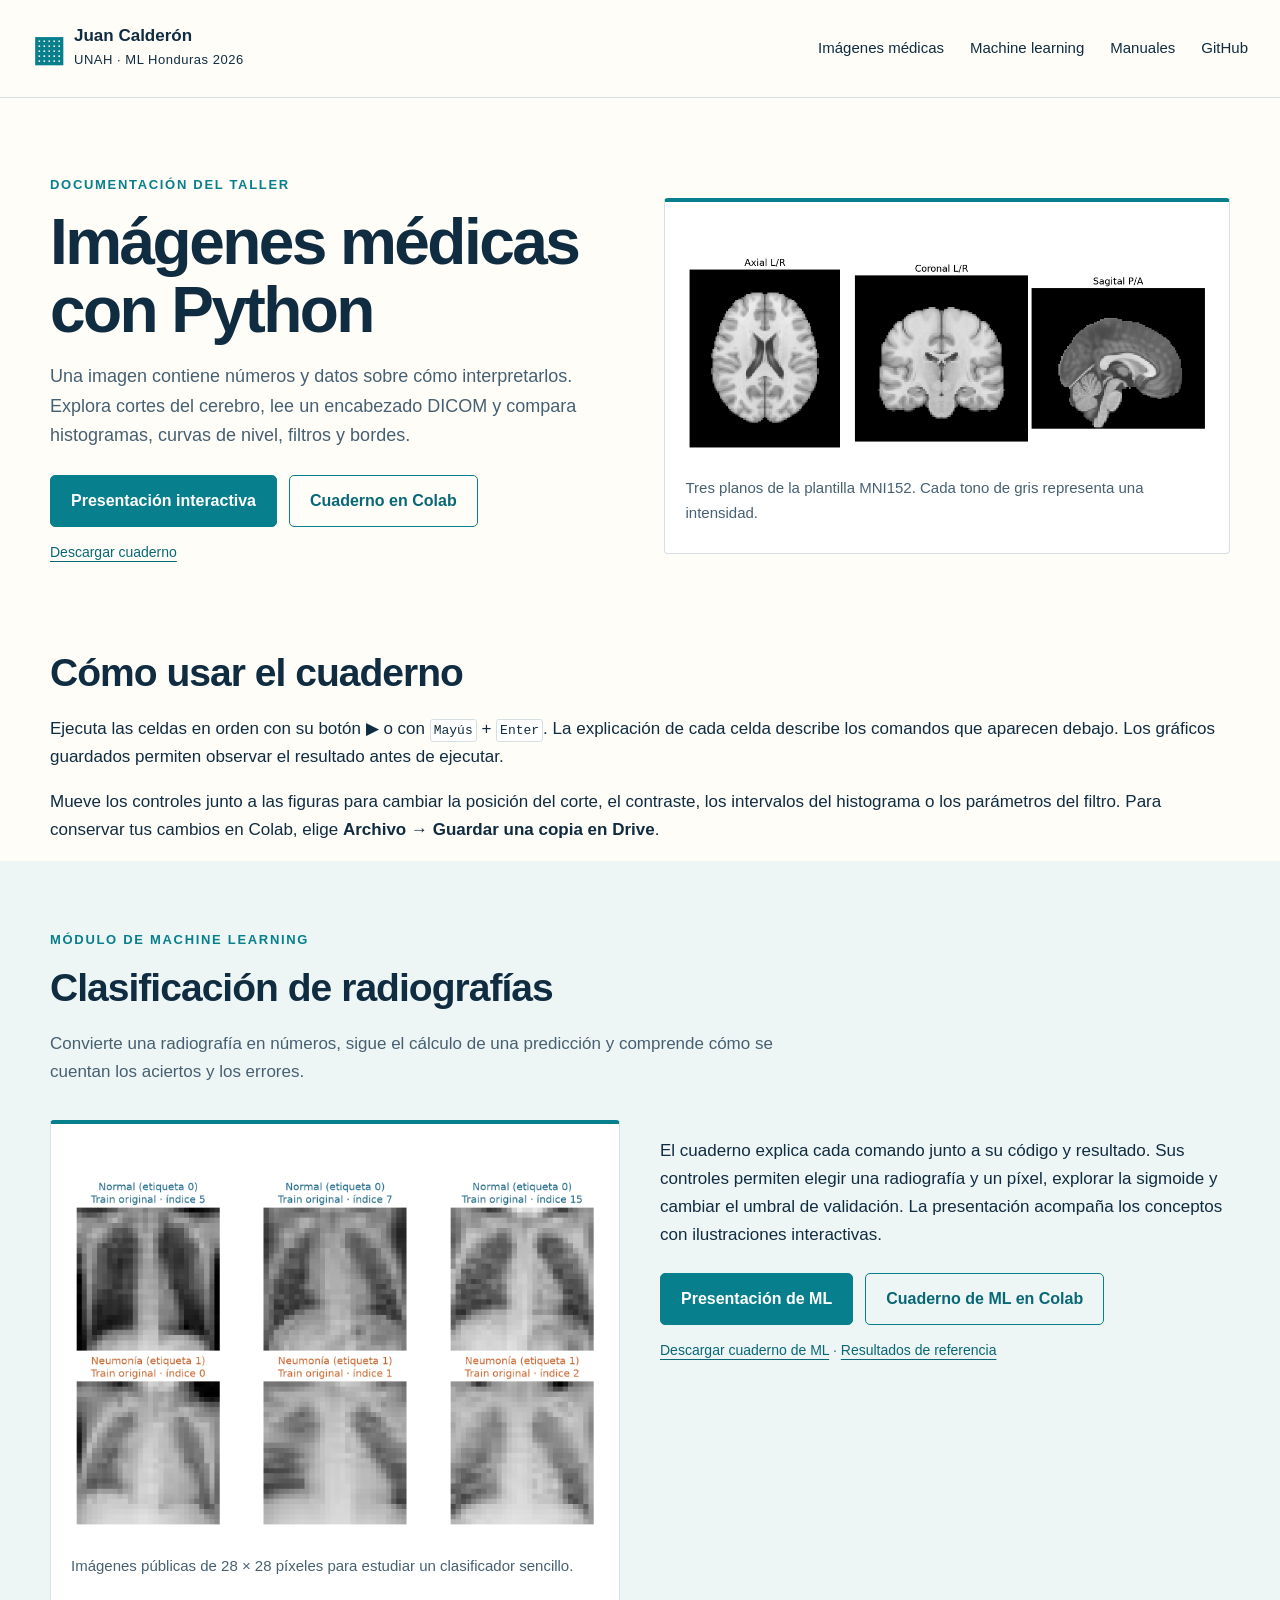
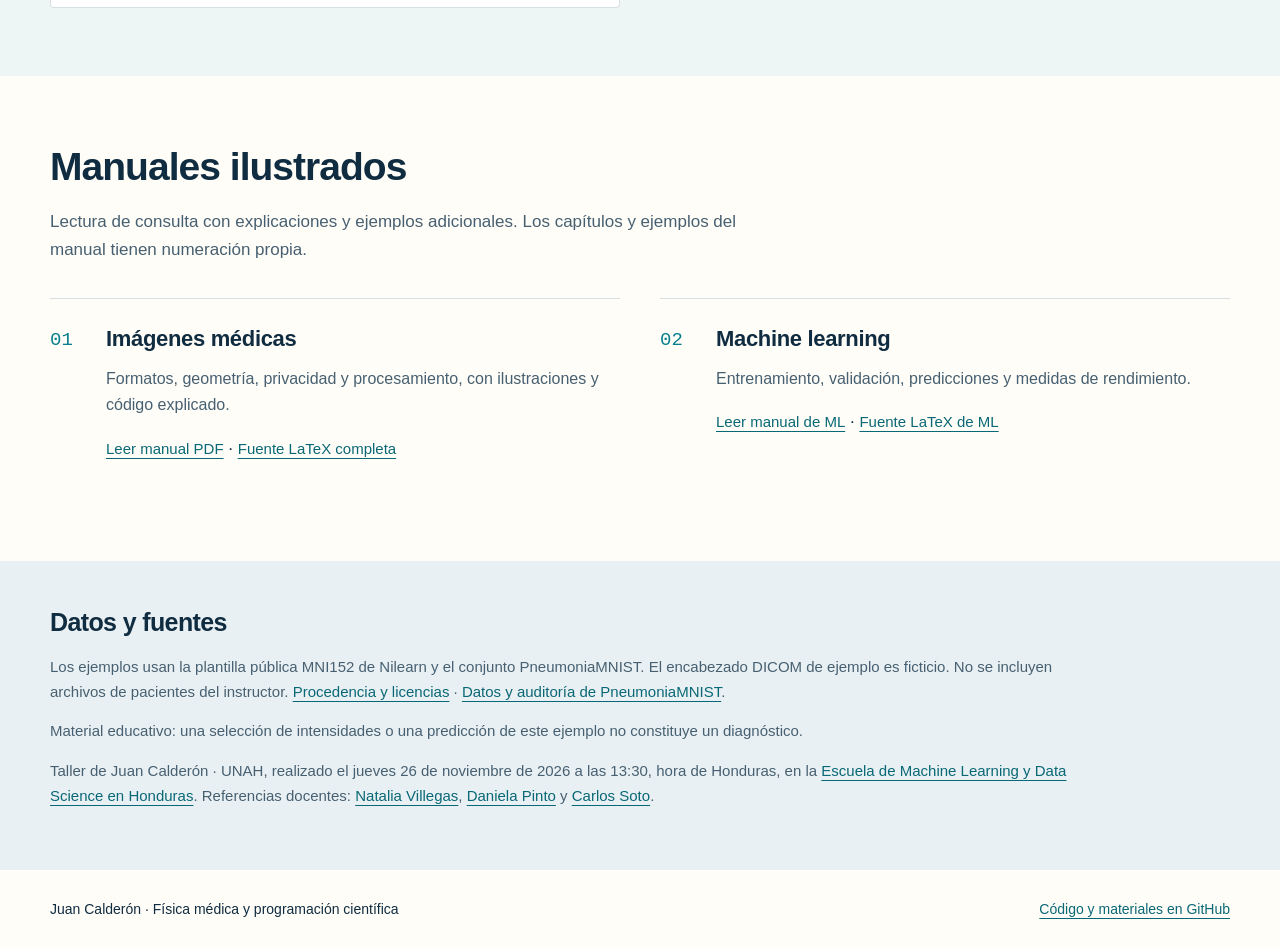
==== commit 18f0fd82: "Simplificar ML y acercar controles al código" ====
--- a/index.html
+++ b/index.html
@@ -13,7 +13,7 @@
 <main id="contenido">
 <section class="hero wrap" id="imagenes" aria-labelledby="titulo"><div><p class="eyebrow">Documentación del taller</p><h1 id="titulo">Imágenes médicas con Python</h1><p class="hero-copy">Una imagen contiene números y datos sobre cómo interpretarlos. Explora cortes del cerebro, lee un encabezado DICOM y compara histogramas, curvas de nivel, filtros y bordes.</p><div class="actions"><a class="button primary" href="presentacion.html">Presentación interactiva</a><a class="button secondary" href="https://colab.research.google.com/github/FisikMedik/taller-imagenes-medicas-python/blob/main/Taller_imagenes_medicas.ipynb">Cuaderno en Colab</a></div><p class="small"><a href="Taller_imagenes_medicas.ipynb" download>Descargar cuaderno</a></p></div><figure class="hero-figure"><img src="imagenes/mri_intensity.png" alt="Cortes axial, coronal y sagital de una misma plantilla cerebral pública." width="1958" height="740"><figcaption>Tres planos de la plantilla MNI152. Cada tono de gris representa una intensidad.</figcaption></figure></section>
 <section class="wrap" aria-labelledby="usar"><h2 id="usar">Cómo usar el cuaderno</h2><p>Ejecuta las celdas en orden con su botón ▶ o con <kbd>Mayús</kbd> + <kbd>Enter</kbd>. La explicación de cada celda describe los comandos que aparecen debajo. Los gráficos guardados permiten observar el resultado antes de ejecutar.</p><p>Mueve los controles junto a las figuras para cambiar la posición del corte, el contraste, los intervalos del histograma o los parámetros del filtro. Para conservar tus cambios en Colab, elige <strong>Archivo → Guardar una copia en Drive</strong>.</p></section>
-<section class="learning section" id="modulo-ml"><div class="wrap"><div class="section-heading"><p class="eyebrow">Módulo de machine learning</p><h2>Clasificación de radiografías</h2><p>Convierte una radiografía en números, sigue el cálculo de una predicción y comprende cómo se cuentan los aciertos y los errores.</p></div><div class="resources"><figure class="hero-figure"><img src="[data-uri]" alt="Ejemplos de radiografías públicas de PneumoniaMNIST." loading="lazy"><figcaption>Imágenes públicas de 28 × 28 píxeles para estudiar un clasificador sencillo.</figcaption></figure><div><p>La presentación permite explorar los píxeles, la sigmoide, las predicciones y la matriz de confusión. El cuaderno explica el código de entrenamiento, validación y evaluación.</p><div class="actions"><a class="button primary" href="presentacion_ml.html">Presentación de ML</a><a class="button secondary" href="https://colab.research.google.com/github/FisikMedik/taller-imagenes-medicas-python/blob/main/Modulo_ML_radiografias.ipynb">Cuaderno de ML en Colab</a></div><p class="small"><a href="Modulo_ML_radiografias.ipynb" download>Descargar cuaderno de ML</a> · <a href="resultados_modulo_ml.json">Resultados de referencia</a></p></div></div></div></section>
+<section class="learning section" id="modulo-ml"><div class="wrap"><div class="section-heading"><p class="eyebrow">Módulo de machine learning</p><h2>Clasificación de radiografías</h2><p>Convierte una radiografía en números, sigue el cálculo de una predicción y comprende cómo se cuentan los aciertos y los errores.</p></div><div class="resources"><figure class="hero-figure"><img src="[data-uri]" alt="Ejemplos de radiografías públicas de PneumoniaMNIST." loading="lazy"><figcaption>Imágenes públicas de 28 × 28 píxeles para estudiar un clasificador sencillo.</figcaption></figure><div><p>El cuaderno explica cada comando junto a su código y resultado. Sus controles permiten elegir una radiografía y un píxel, explorar la sigmoide y cambiar el umbral de validación. La presentación acompaña los conceptos con ilustraciones interactivas.</p><div class="actions"><a class="button primary" href="presentacion_ml.html">Presentación de ML</a><a class="button secondary" href="https://colab.research.google.com/github/FisikMedik/taller-imagenes-medicas-python/blob/main/Modulo_ML_radiografias.ipynb">Cuaderno de ML en Colab</a></div><p class="small"><a href="Modulo_ML_radiografias.ipynb" download>Descargar cuaderno de ML</a> · <a href="resultados_modulo_ml.json">Resultados de referencia</a></p></div></div></div></section>
 <section class="wrap section" id="manuales"><div class="section-heading"><h2>Manuales ilustrados</h2><p>Lectura de consulta con explicaciones y ejemplos adicionales. Los capítulos y ejemplos del manual tienen numeración propia.</p></div><div class="resources"><article class="resource"><span class="resource-number">01</span><div><h3>Imágenes médicas</h3><p>Formatos, geometría, privacidad y procesamiento, con ilustraciones y código explicado.</p><a href="Guia_visual_imagenes_medicas.pdf">Leer manual PDF</a> · <a href="Fuente_LaTeX_manual.zip" download>Fuente LaTeX completa</a></div></article><article class="resource"><span class="resource-number">02</span><div><h3>Machine learning</h3><p>Entrenamiento, validación, predicciones y medidas de rendimiento.</p><a href="Guia_modulo_ML.pdf">Leer manual de ML</a> · <a href="Fuente_LaTeX_modulo_ML.zip" download>Fuente LaTeX de ML</a></div></article></div></section>
 <section class="sources"><div class="wrap"><h2>Datos y fuentes</h2><p>Los ejemplos usan la plantilla pública MNI152 de Nilearn y el conjunto PneumoniaMNIST. El encabezado DICOM de ejemplo es ficticio. No se incluyen archivos de pacientes del instructor. <a href="FUENTES_Y_LICENCIAS.txt">Procedencia y licencias</a> · <a href="datos/FUENTES_PneumoniaMNIST.txt">Datos y auditoría de PneumoniaMNIST</a>.</p><p>Material educativo: una selección de intensidades o una predicción de este ejemplo no constituye un diagnóstico.</p><p>Taller de Juan Calderón · UNAH, realizado el jueves 26 de noviembre de 2026 a las 13:30, hora de Honduras, en la <a href="https://machine-learning-honduras.org/">Escuela de Machine Learning y Data Science en Honduras</a>. Referencias docentes: <a href="https://edithvillegas.github.io/introduccion-ml-redes-neuronales/">Natalia Villegas</a>, <a href="https://dapivei.github.io/escuela-machine-learning-honduras-2026/">Daniela Pinto</a> y <a href="https://carlossoto362.github.io/pwf_honduras_slides/main.html">Carlos Soto</a>.</p></div></section>
 </main><footer class="wrap"><span>Juan Calderón · Física médica y programación científica</span><a href="https://github.com/FisikMedik/taller-imagenes-medicas-python">Código y materiales en GitHub</a></footer></body></html>
